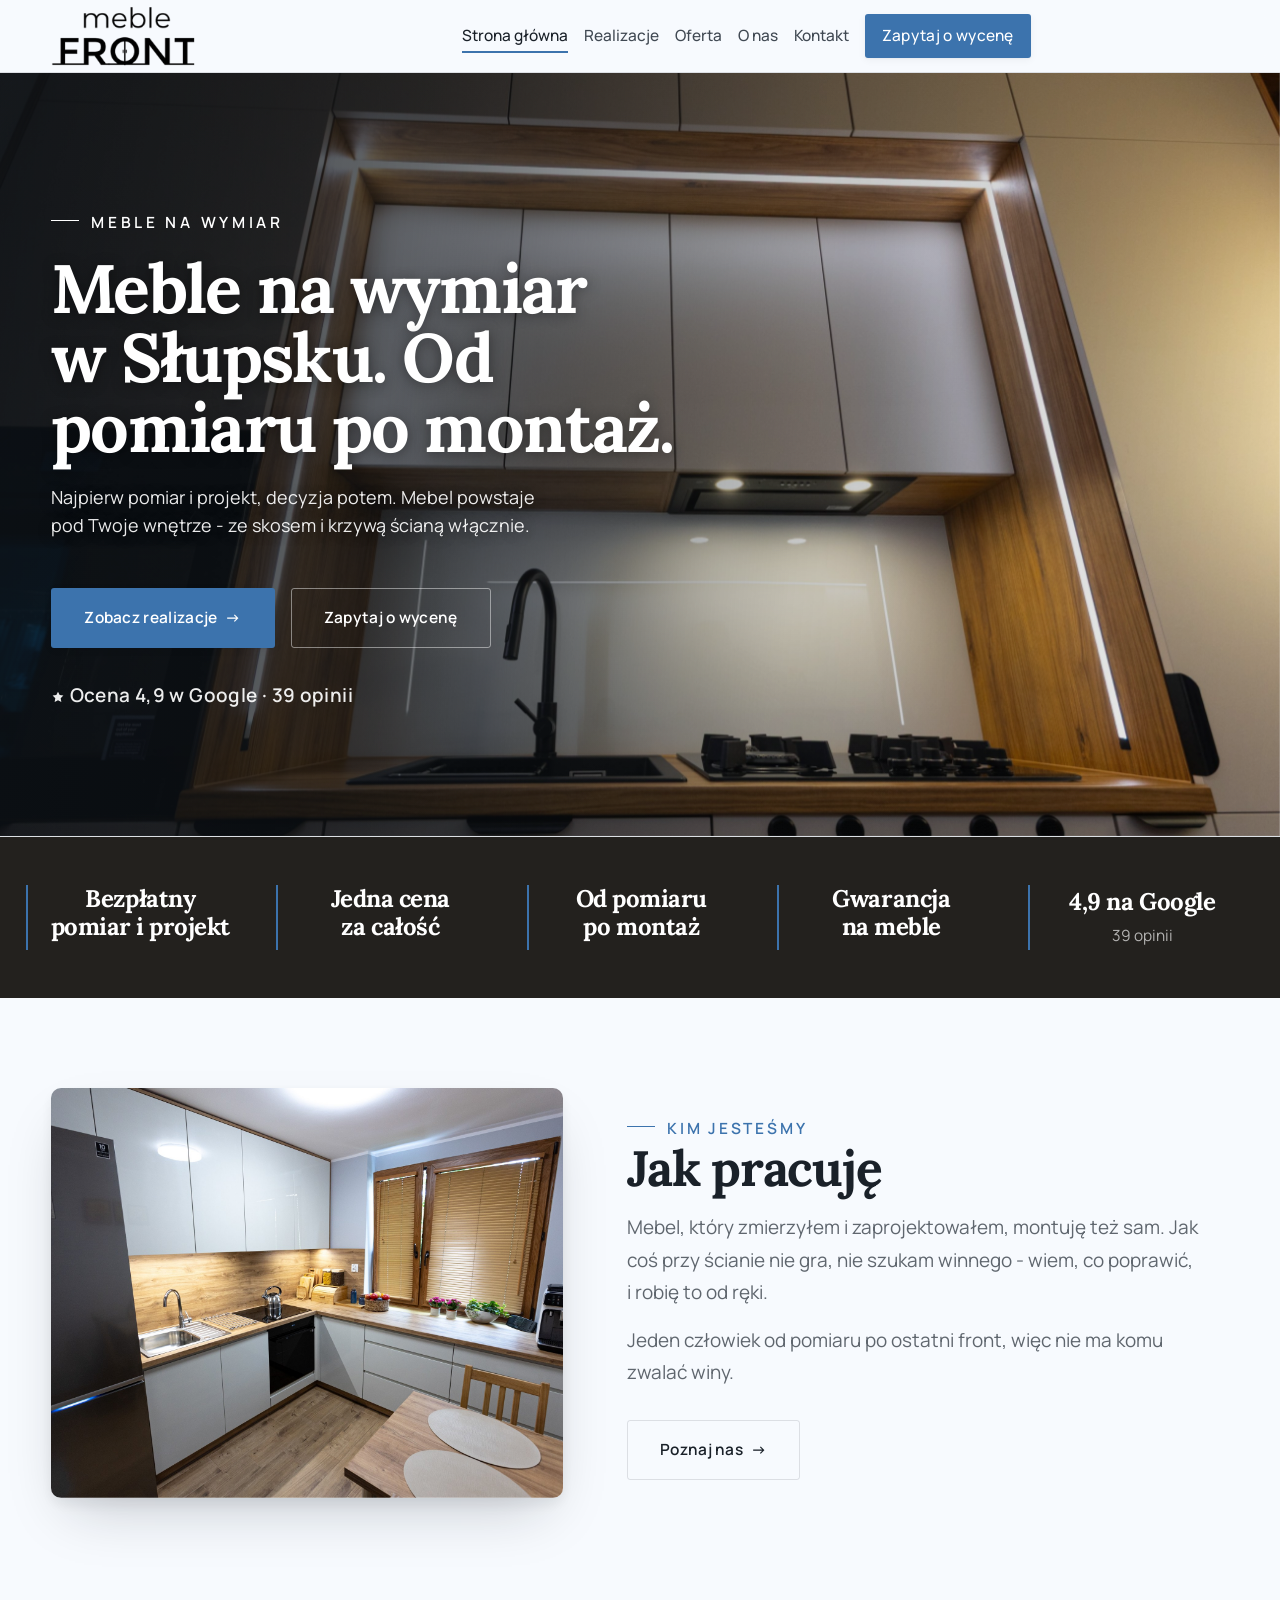
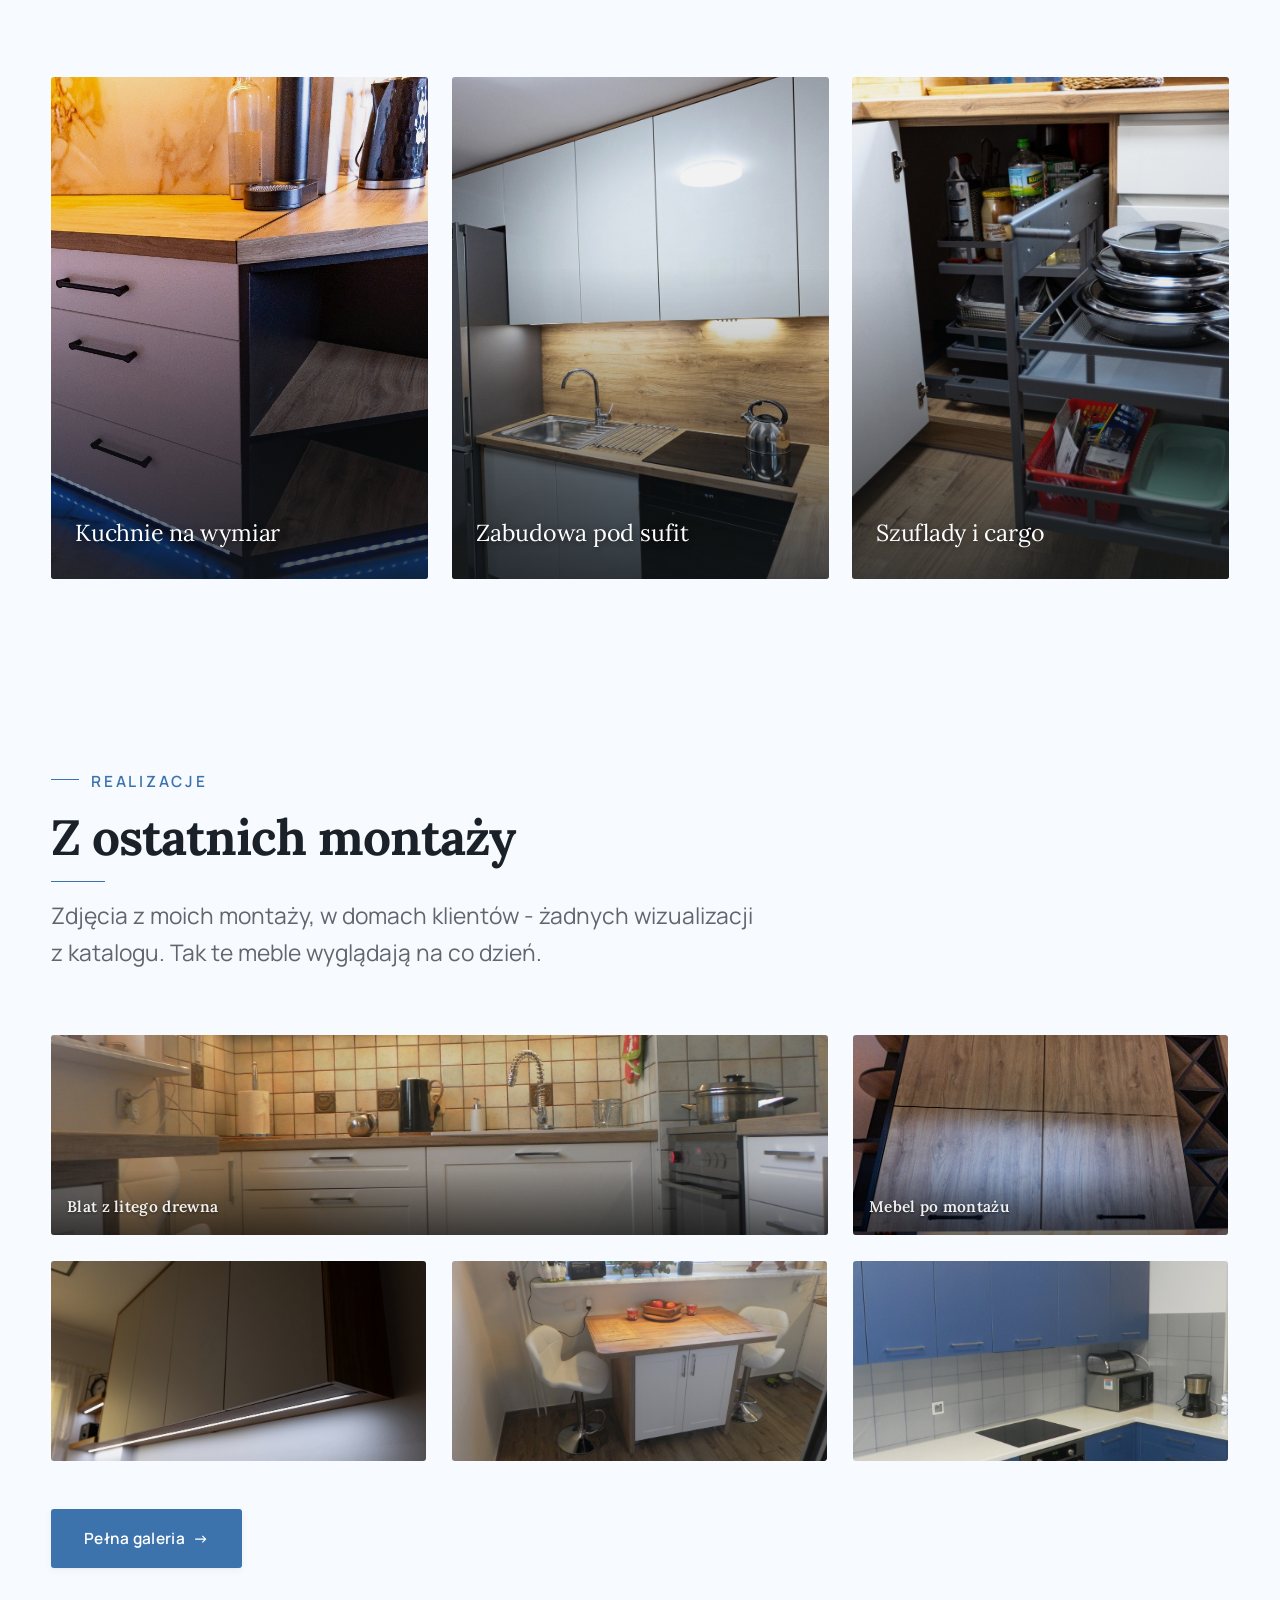
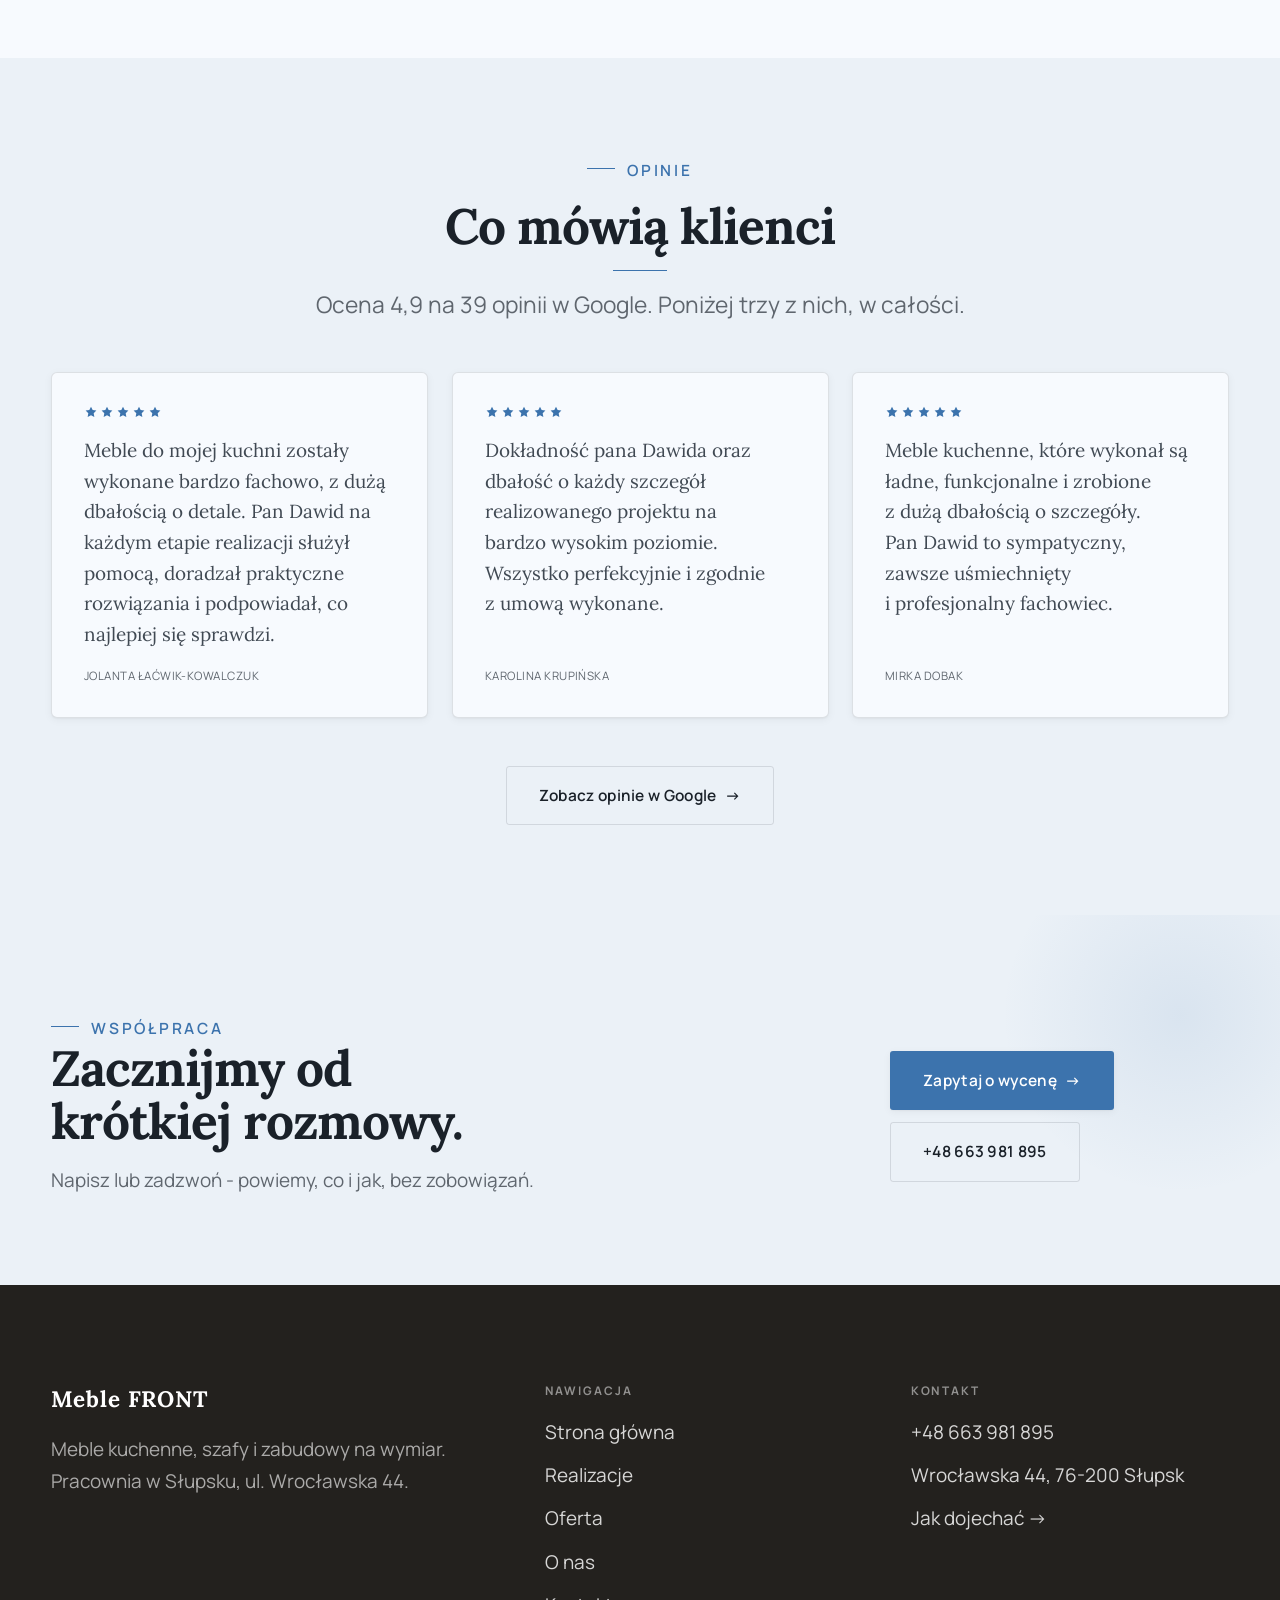
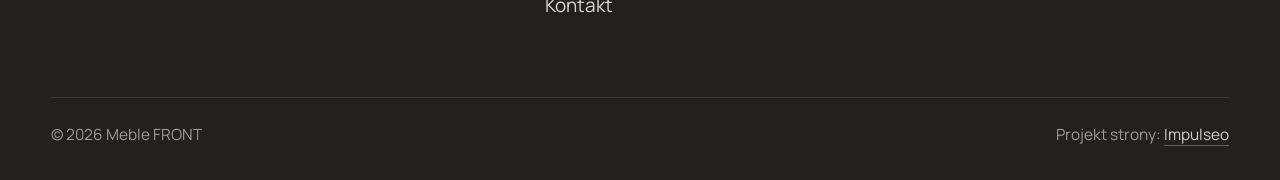
==== index.html @ ccab2283 "Popraw kontrast podpisów w galerii realizacji" ====
<!DOCTYPE html>
<html lang="pl">
<head>
<meta charset="UTF-8">
<meta name="viewport" content="width=device-width, initial-scale=1.0">
<title>Meble FRONT - meble na wymiar, kuchnie i szafy</title>
<meta name="description" content="Meble na wymiar w Słupsku: kuchnie, szafy i zabudowy pod Twoje wnętrze. Bezpłatny pomiar i projekt, jedna cena, montaż z gwarancją. Zadzwoń: +48 663 981 895.">
<link rel="preconnect" href="https://fonts.googleapis.com">
<link rel="preconnect" href="https://fonts.gstatic.com" crossorigin>
<link href="https://fonts.googleapis.com/css2?family=Lora:wght@500;600;700&family=Manrope:wght@400;500;600&display=swap" rel="stylesheet">
<link rel="stylesheet" href="assets/styles.css?v=4">
</head>
<body>

<header class="nav">
  <div class="wrap nav-inner">
    <a class="brand brand-has-logo" href="index.html"><img class="brand-logo" src="img/logo.png" alt="Meble FRONT"></a>
    <nav class="nav-links">
      <a href="index.html" class="active">Strona główna</a>
      <a href="realizacje.html">Realizacje</a>
      <a href="oferta.html">Oferta</a>
      <a href="o-nas.html">O nas</a>
      <a href="kontakt.html">Kontakt</a>
      <a href="kontakt.html" class="btn btn-accent">Zapytaj o wycenę</a>
    </nav>
    <button class="nav-toggle" aria-label="Menu"><span></span><span></span><span></span></button>
  </div>
</header>

<section class="hero-cine">
  <img src="img/hero.jpg" fetchpriority="high" alt="Meble FRONT - Meble na wymiar w Słupsku. Od pomiaru po montaż. ">
  <div class="wrap">
    <div class="hero-copy">
      <span class="eyebrow">Meble na wymiar</span>
      <h1>Meble na wymiar w Słupsku. Od pomiaru po montaż. </h1>
      <p class="lead">Najpierw pomiar i projekt, decyzja potem. Mebel powstaje pod Twoje wnętrze - ze skosem i krzywą ścianą włącznie.</p>
      <div class="hero-actions">
        <a href="realizacje.html" class="btn btn-accent">Zobacz realizacje <span class="arr">→</span></a>
        <a href="kontakt.html" class="btn btn-ghost" style="color:#fff;border-color:rgba(255,255,255,.45)">Zapytaj o wycenę</a>
      </div>
      <div style="margin-top:var(--space-6);color:#fff;font-weight:600;letter-spacing:.02em;opacity:.92"><svg class="ico-star" width="14" height="14" viewBox="0 0 24 24" style="vertical-align:-2px" aria-hidden="true"><path d="M12 2.8l2.85 5.8 6.4.93-4.63 4.5 1.1 6.37L12 17.4l-5.72 3 1.1-6.37-4.63-4.5 6.4-.93L12 2.8Z" fill="currentColor"/></svg> Ocena 4,9 w Google · 39 opinii</div>
    </div>
  </div>
</section>
<section class="strip n-5" style="padding-block:0">
  <div class="wrap">
    <div class="item reveal"><div class="k">Bezpłatny pomiar i projekt</div><div class="v"></div></div>
    <div class="item reveal"><div class="k">Jedna cena za całość</div><div class="v"></div></div>
    <div class="item reveal"><div class="k">Od pomiaru po montaż</div><div class="v"></div></div>
    <div class="item reveal"><div class="k">Gwarancja na meble</div><div class="v"></div></div>
    <div class="item reveal"><div class="k">4,9 na Google</div><div class="v">39 opinii</div></div>
  </div>
</section>
<section>
  <div class="wrap split">
    <div class="split-art reveal"><img src="img/g1.jpg" alt="Meble FRONT - realizacja" loading="lazy"></div>
    <div class="split-copy reveal">
      <span class="eyebrow">Kim jesteśmy</span>
      <h2>Jak pracuję</h2>
      <p class="muted">Mebel, który zmierzyłem i zaprojektowałem, montuję też sam. Jak coś przy ścianie nie gra, nie szukam winnego - wiem, co poprawić, i robię to od ręki.</p>
      <p class="muted">Jeden człowiek od pomiaru po ostatni front, więc nie ma komu zwalać winy.</p>
      <a href="o-nas.html" class="btn btn-ghost">Poznaj nas <span class="arr">→</span></a>
    </div>
  </div>
</section>
<section class="gateways-band">
  <div class="wrap">
    <div class="gateways">
      <a href="oferta.html" class="gateway reveal"><img src="img/g2.jpg" alt="Kuchnie na wymiar" loading="lazy"><span class="g-ttl">Kuchnie na wymiar</span></a>
      <a href="oferta.html" class="gateway reveal"><img src="img/g3.jpg" alt="Szafy i garderoby" loading="lazy"><span class="g-ttl">Zabudowa pod sufit</span></a>
      <a href="oferta.html" class="gateway reveal"><img src="img/g4.jpg" alt="Zabudowy wnęk i skosów" loading="lazy"><span class="g-ttl">Szuflady i cargo</span></a>
    </div>
  </div>
</section>
<section>
  <div class="wrap">
    <div class="head reveal">
      <span class="eyebrow">Realizacje</span>
      <h2>Z ostatnich montaży</h2>
      <p>Zdjęcia z moich montaży, w domach klientów - żadnych wizualizacji z katalogu. Tak te meble wyglądają na co dzień.</p>
    </div>
    <div class="gallery">
      <div class="tile t-two3 reveal"><img src="img/g5.jpg" alt="Blat z litego drewna" loading="lazy"><div class="cap">Blat z litego drewna</div></div>
      <div class="tile t-third reveal"><img src="img/g6.jpg" alt="Mebel po montażu" loading="lazy"><div class="cap">Mebel po montażu</div></div>
      <div class="tile t-third reveal"><img src="img/g7.jpg" alt="Meble FRONT" loading="lazy"></div>
      <div class="tile t-third reveal"><img src="img/g8.jpg" alt="Meble FRONT" loading="lazy"></div>
      <div class="tile t-third reveal"><img src="img/g9.jpg" alt="Meble FRONT" loading="lazy"></div>
    </div>
    <div style="margin-top:var(--space-7)" class="reveal"><a href="realizacje.html" class="btn btn-accent">Pełna galeria <span class="arr">→</span></a></div>
  </div>
</section>
<section class="opinie">
  <div class="wrap">
    <div class="head center reveal">
      <span class="eyebrow">Opinie</span>
      <h2>Co mówią klienci</h2>
      <p>Ocena 4,9 na 39 opinii w Google. Poniżej trzy z nich, w całości.</p>
    </div>
    <div class="opinie-grid">
      <figure class="op-card reveal">
        <span class="op-star" aria-hidden="true"><svg width="14" height="14" viewBox="0 0 24 24" aria-hidden="true"><path d="M12 2.8l2.85 5.8 6.4.93-4.63 4.5 1.1 6.37L12 17.4l-5.72 3 1.1-6.37-4.63-4.5 6.4-.93L12 2.8Z" fill="currentColor"/></svg><svg width="14" height="14" viewBox="0 0 24 24" aria-hidden="true"><path d="M12 2.8l2.85 5.8 6.4.93-4.63 4.5 1.1 6.37L12 17.4l-5.72 3 1.1-6.37-4.63-4.5 6.4-.93L12 2.8Z" fill="currentColor"/></svg><svg width="14" height="14" viewBox="0 0 24 24" aria-hidden="true"><path d="M12 2.8l2.85 5.8 6.4.93-4.63 4.5 1.1 6.37L12 17.4l-5.72 3 1.1-6.37-4.63-4.5 6.4-.93L12 2.8Z" fill="currentColor"/></svg><svg width="14" height="14" viewBox="0 0 24 24" aria-hidden="true"><path d="M12 2.8l2.85 5.8 6.4.93-4.63 4.5 1.1 6.37L12 17.4l-5.72 3 1.1-6.37-4.63-4.5 6.4-.93L12 2.8Z" fill="currentColor"/></svg><svg width="14" height="14" viewBox="0 0 24 24" aria-hidden="true"><path d="M12 2.8l2.85 5.8 6.4.93-4.63 4.5 1.1 6.37L12 17.4l-5.72 3 1.1-6.37-4.63-4.5 6.4-.93L12 2.8Z" fill="currentColor"/></svg></span>
        <blockquote>Meble do mojej kuchni zostały wykonane bardzo fachowo, z dużą dbałością o detale. Pan Dawid na każdym etapie realizacji służył pomocą, doradzał praktyczne rozwiązania i podpowiadał, co najlepiej się sprawdzi.</blockquote>
        <span class="op-autor">Jolanta Łaćwik-Kowalczuk</span>
      </figure>
      <figure class="op-card reveal">
        <span class="op-star" aria-hidden="true"><svg width="14" height="14" viewBox="0 0 24 24" aria-hidden="true"><path d="M12 2.8l2.85 5.8 6.4.93-4.63 4.5 1.1 6.37L12 17.4l-5.72 3 1.1-6.37-4.63-4.5 6.4-.93L12 2.8Z" fill="currentColor"/></svg><svg width="14" height="14" viewBox="0 0 24 24" aria-hidden="true"><path d="M12 2.8l2.85 5.8 6.4.93-4.63 4.5 1.1 6.37L12 17.4l-5.72 3 1.1-6.37-4.63-4.5 6.4-.93L12 2.8Z" fill="currentColor"/></svg><svg width="14" height="14" viewBox="0 0 24 24" aria-hidden="true"><path d="M12 2.8l2.85 5.8 6.4.93-4.63 4.5 1.1 6.37L12 17.4l-5.72 3 1.1-6.37-4.63-4.5 6.4-.93L12 2.8Z" fill="currentColor"/></svg><svg width="14" height="14" viewBox="0 0 24 24" aria-hidden="true"><path d="M12 2.8l2.85 5.8 6.4.93-4.63 4.5 1.1 6.37L12 17.4l-5.72 3 1.1-6.37-4.63-4.5 6.4-.93L12 2.8Z" fill="currentColor"/></svg><svg width="14" height="14" viewBox="0 0 24 24" aria-hidden="true"><path d="M12 2.8l2.85 5.8 6.4.93-4.63 4.5 1.1 6.37L12 17.4l-5.72 3 1.1-6.37-4.63-4.5 6.4-.93L12 2.8Z" fill="currentColor"/></svg></span>
        <blockquote>Dokładność pana Dawida oraz dbałość o każdy szczegół realizowanego projektu na bardzo wysokim poziomie. Wszystko perfekcyjnie i zgodnie z umową wykonane.</blockquote>
        <span class="op-autor">Karolina Krupińska</span>
      </figure>
      <figure class="op-card reveal">
        <span class="op-star" aria-hidden="true"><svg width="14" height="14" viewBox="0 0 24 24" aria-hidden="true"><path d="M12 2.8l2.85 5.8 6.4.93-4.63 4.5 1.1 6.37L12 17.4l-5.72 3 1.1-6.37-4.63-4.5 6.4-.93L12 2.8Z" fill="currentColor"/></svg><svg width="14" height="14" viewBox="0 0 24 24" aria-hidden="true"><path d="M12 2.8l2.85 5.8 6.4.93-4.63 4.5 1.1 6.37L12 17.4l-5.72 3 1.1-6.37-4.63-4.5 6.4-.93L12 2.8Z" fill="currentColor"/></svg><svg width="14" height="14" viewBox="0 0 24 24" aria-hidden="true"><path d="M12 2.8l2.85 5.8 6.4.93-4.63 4.5 1.1 6.37L12 17.4l-5.72 3 1.1-6.37-4.63-4.5 6.4-.93L12 2.8Z" fill="currentColor"/></svg><svg width="14" height="14" viewBox="0 0 24 24" aria-hidden="true"><path d="M12 2.8l2.85 5.8 6.4.93-4.63 4.5 1.1 6.37L12 17.4l-5.72 3 1.1-6.37-4.63-4.5 6.4-.93L12 2.8Z" fill="currentColor"/></svg><svg width="14" height="14" viewBox="0 0 24 24" aria-hidden="true"><path d="M12 2.8l2.85 5.8 6.4.93-4.63 4.5 1.1 6.37L12 17.4l-5.72 3 1.1-6.37-4.63-4.5 6.4-.93L12 2.8Z" fill="currentColor"/></svg></span>
        <blockquote>Meble kuchenne, które wykonał są ładne, funkcjonalne i zrobione z dużą dbałością o szczegóły. Pan Dawid to sympatyczny, zawsze uśmiechnięty i profesjonalny fachowiec.</blockquote>
        <span class="op-autor">Mirka Dobak</span>
      </figure>
    </div>
    <div class="opinie-stopka reveal"><a class="btn btn-ghost" href="https://www.google.com/maps?cid=947977459326520490" target="_blank" rel="noopener">Zobacz opinie w Google <span class="arr">→</span></a></div>
  </div>
</section>
<section class="cta">
  <div class="wrap">
    <div class="reveal">
      <span class="eyebrow">Współpraca</span>
      <h2>Zacznijmy od krótkiej rozmowy.</h2>
      <p>Napisz lub zadzwoń - powiemy, co i jak, bez zobowiązań.</p>
    </div>
    <div class="cta-actions reveal">
      <a href="kontakt.html" class="btn btn-light">Zapytaj o wycenę <span class="arr">→</span></a>
      <a href="tel:+48663981895" class="btn btn-ghost btn-ghost-cta">+48 663 981 895</a>
    </div>
  </div>
</section>

<footer>
  <div class="wrap">
    <div class="foot-grid">
      <div class="foot-brand">
        <div class="name">Meble FRONT</div>
        <p>Meble kuchenne, szafy i zabudowy na wymiar. Pracownia w Słupsku, ul. Wrocławska 44.</p>
      </div>
      <div class="foot-col">
        <h4>Nawigacja</h4>
        <a href="index.html">Strona główna</a>
        <a href="realizacje.html">Realizacje</a>
        <a href="oferta.html">Oferta</a>
        <a href="o-nas.html">O nas</a>
        <a href="kontakt.html">Kontakt</a>
      </div>
      <div class="foot-col">
        <h4>Kontakt</h4>
        <a href="tel:+48663981895">+48 663 981 895</a>
        <p>Wrocławska 44, 76-200 Słupsk</p>
        <a href="https://www.google.com/maps?cid=947977459326520490" target="_blank" rel="noopener">Jak dojechać →</a>
      </div>
    </div>
    <div class="foot-bot">
      <span>© 2026 Meble FRONT</span>
      <span>Projekt strony: <a class="foot-credit" href="https://impulseo.pl" target="_blank" rel="noopener">Impulseo</a></span>
    </div>
  </div>
</footer>


<script src="assets/main.js"></script>
</body>
</html>
---- assets/styles.css ----
/* ============================================================
   STOLBASZ — premium, architektoniczny B2B fit-out
   Jasna paleta, zero brązu. System wg premium-web-craft.
   Projekt strony: Impulseo (impulseo.pl)
   ============================================================ */

:root{
  /* PALETA — jasna, architektoniczna, chłodna */
  --paper:#F3F1EC;          /* główne tło */
  --paper-2:#E6E3DB;        /* sekcje alternatywne (chłodny jasny szary) */
  --paper-3:#E6E3DB;        /* delikatne wypełnienia */
  --ink:#23211E;            /* tekst główny — chłodny grafit */
  --ink-soft:#43403A;       /* nagłówki drugorzędne */
  --muted:#6C6860;          /* tekst poboczny */
  --line:rgba(35,33,30,.12);/* hairline */
  --accent:#8A6B3C;         /* stonowany petrol-slate — jedyny akcent */
  --accent-d:#6E5430;
  --accent-soft:rgba(138,107,60,.10);
  --dark:#23211E;           /* sekcje ciemne (stopka/CTA) */

  /* HOVER ZDJĘĆ — JEDEN standard dla całego silnika (decyzja K. 04.08.2026, artefakt z wariantami).
     Delikatny zoom 1.02 + rozjaśnienie. Dawne scale(1.05) ODRZUCONE: skakał kadr.
     Spoczynek lekko przygaszony, ale TYLKO tam, gdzie jest mysz (@media hover:hover) —
     na telefonie zdjęcia zostają w pełnej jasności. */
  --img-zoom:1.02;
  --img-rest:brightness(.95) saturate(.99);
  --img-hot:brightness(1.06) saturate(1.05);
  --img-dur:.55s;

  /* ODSTĘPY — skala 4/8 */
  --space-1:4px; --space-2:8px; --space-3:12px; --space-4:16px; --space-5:24px;
  --space-6:32px; --space-7:48px; --space-8:64px; --space-9:96px; --space-10:128px;

  /* TYPOGRAFIA — fluid clamp() (skala podbita 16.07.2026: większe, czytelniejsze litery — uwaga Adama) */
  --text-sm:clamp(.9rem,.87rem + .12vw,1rem);
  --text-base:clamp(1.08rem,1.04rem + .18vw,1.2rem);
  --text-lg:clamp(1.24rem,1.15rem + .34vw,1.44rem);
  --text-h3:clamp(1.34rem,1.22rem + .55vw,1.66rem);
  --text-h2:clamp(2.1rem,1.66rem + 2.1vw,3.1rem);
  --text-h1:clamp(2.9rem,2.1rem + 4vw,5.1rem);

  /* PROMIENIE — architektoniczne, raczej ostre */
  --r-sm:3px; --r-md:6px; --r-lg:10px;

  /* RUCH */
  --ease:cubic-bezier(.25,.46,.45,.94); --dur:.24s;

  /* CIENIE — miękkie, warstwowe */
  --sh-sm:0 1px 2px rgba(16,24,32,.04), 0 2px 8px rgba(16,24,32,.05);
  --sh-md:0 2px 6px rgba(16,24,32,.05), 0 12px 28px -8px rgba(16,24,32,.12);
  --sh-lg:0 6px 14px rgba(16,24,32,.07), 0 26px 56px -18px rgba(16,24,32,.22);

  --hairline:1px solid var(--line);

  --font-display:'Lora',serif;
  --font-body:'Manrope',sans-serif;
}

*{box-sizing:border-box;margin:0;padding:0}
html{scroll-behavior:smooth}
body{
  font-family:var(--font-body);
  font-size:var(--text-base);
  line-height:1.65;
  color:var(--ink);
  background:var(--paper);
  -webkit-font-smoothing:antialiased;
  text-rendering:optimizeLegibility;
}
img{max-width:100%;display:block}
a{color:inherit;text-decoration:none}

.wrap{width:min(92%,1180px);margin-inline:auto}
section{padding-block:clamp(52px,6.5vw,96px)}

h1,h2,h3{font-family:var(--font-display);font-weight:700;line-height:1.08;letter-spacing:-.02em;color:var(--ink)}
h1{font-size:var(--text-h1);letter-spacing:-.035em}
h2{font-size:var(--text-h2);letter-spacing:-.025em}
h3{font-size:var(--text-h3)}
/* MIARA — długość wiersza. WCAG 2.2 SC 1.4.8: max 80 znaków; Butterick: 45–90.
   68ch daje realnie 72–78 znaków polskiego tekstu, czyli z zapasem pod granicą.
   Wcześniej limit miał TYLKO <p> — <li>, <blockquote> i <dd> nie miały żadnego,
   i to jedyny powód, dla którego 23 bloki na dwóch oddanych stronach jadą po
   83–106 znaków w wierszu (pomiar 07.08.2026, bramka `miara`).
   ⚠️ Listy i definicje ograniczamy TYLKO bez klasy: `ul`/`ol` z klasą to u nas
   układ (siatki kafli, menu), a nie tekst ciągły — tam miarę wyznacza układ. */
:root{ --miara:68ch }
p{max-width:min(100%,var(--miara))}
blockquote,
ul:not([class])>li, ol:not([class])>li,
dl:not([class])>dd{max-width:min(100%,var(--miara))}

/* ⚠️ Świadomie BEZ wyjątku `.tile p,.card p,.svc p{max-width:none}`, choć nasuwa się sam:
   te akapity BYŁY już ograniczone (stare `p{max-width:65ch}`), więc „wyjątek" nie odblokowałby
   niczego nowego — tylko ROZLUŹNIŁ stan sprzed zmiany na wszystkich demach naraz.
   `figcaption` żadna z reguł wyżej nie dotyczy, więc też nie potrzebuje zwolnienia. */

/* ŁAMANIE. `balance` wyrównuje długości wierszy w nagłówku, `pretty` pilnuje ostatniego
   wiersza akapitu, żeby nie został w nim jeden wyraz. Obsługiwane od Chrome 117 /
   Safari 17.5; starsze przeglądarki po prostu ignorują tę własność.
   `text-wrap:pretty` nie występowało dotąd ANI RAZ w silniku ani w repo klientów. */
h1,h2,h3,.lead,.lede{text-wrap:balance}
p,li,blockquote,dd{text-wrap:pretty}

.eyebrow{
  font-family:var(--font-body);
  font-size:var(--text-sm);
  font-weight:600;
  letter-spacing:.18em;
  text-transform:uppercase;
  color:var(--accent);
  display:inline-flex;align-items:center;gap:var(--space-3);
}
/* flex:none + margin-top = kreska trzyma się PIERWSZEJ linii. Wcześniej align-items:center
   centrowało ją względem całego bloku i przy zawinięciu (długi kicker typu
   „…WNĘTRZ · LESZNO · OD 2019") druga linia lądowała z brzydkim wcięciem. */
.eyebrow{align-items:flex-start}
.eyebrow>*,.eyebrow{text-wrap:balance}   /* dlugi kicker lamal sie na sierote typu samo „2019" w drugiej linii */
.eyebrow::before{content:"";width:28px;height:1px;background:var(--accent);display:inline-block;flex:none;margin-top:.62em}

.muted{color:var(--muted)}
.lead{font-size:var(--text-lg);line-height:1.55;color:var(--ink-soft);max-width:50ch}

/* ---------- BUTTONS ---------- */
.btn{
  display:inline-flex;align-items:center;gap:var(--space-2);
  font-weight:600;font-size:var(--text-sm);letter-spacing:.02em;
  padding:var(--space-4) var(--space-6);
  border-radius:var(--r-sm);
  transition:transform var(--dur) var(--ease),box-shadow var(--dur) var(--ease),background var(--dur) var(--ease);
  cursor:pointer;border:1px solid transparent;
}
.btn-accent{background:var(--accent);color:#fff;box-shadow:var(--sh-sm)}
.btn-accent:hover{background:var(--accent-d);transform:translateY(-2px);box-shadow:var(--sh-md)}
.btn-accent:active{transform:translateY(0);box-shadow:var(--sh-sm)}
.btn-ghost{background:transparent;color:var(--ink);border-color:var(--line)}
.btn-ghost:hover{border-color:var(--accent);color:var(--accent);transform:translateY(-2px)}
.btn-light{background:#fff;color:var(--ink);box-shadow:var(--sh-sm)}
.btn-light:hover{transform:translateY(-2px);box-shadow:var(--sh-md)}
.btn .arr{transition:transform var(--dur) var(--ease)}
.btn:hover .arr{transform:translateX(4px)}

/* ---------- NAV ---------- */
.nav{
  position:sticky;top:0;z-index:50;
  background:color-mix(in srgb,var(--paper) 88%,transparent);
  backdrop-filter:saturate(140%) blur(10px);
  border-bottom:var(--hairline);
}
.nav-inner{display:flex;align-items:center;justify-content:space-between;gap:var(--space-5);height:72px}
/* ANTY-NACHODZENIE (K. 05.08.2026): długa nazwa firmy + przycisk z pełnym numerem nie mieściły się w pasku
   i flex ściskał linki PONIŻEJ ich treści - "Kontakt" wchodził na ramkę "Zadzwoń +48 ...". Teraz ustępuje
   nazwa marki (skrót wielokropkiem), a menu i przycisk nigdy się nie kurczą ani nie zachodzą na siebie. */
.brand{display:flex;flex-direction:column;line-height:1;min-width:0;flex:0 1 auto}
.brand .name{font-family:var(--font-display);font-weight:800;font-size:1.35rem;letter-spacing:.04em;white-space:nowrap;overflow:hidden;text-overflow:ellipsis}
.brand .sub{font-size:.62rem;letter-spacing:.34em;text-transform:uppercase;color:var(--muted);margin-top:5px;white-space:nowrap;overflow:hidden;text-overflow:ellipsis}
.nav-links{display:flex;align-items:center;gap:var(--space-6);flex:0 0 auto}
.nav-links a{font-size:var(--text-sm);font-weight:500;color:var(--ink-soft);position:relative;padding-block:4px;white-space:nowrap;transition:color var(--dur) var(--ease)}
.nav-links a::after{content:"";position:absolute;left:0;bottom:0;width:0;height:1.5px;background:var(--accent);transition:width var(--dur) var(--ease)}
.nav-links a:hover,.nav-links a.active{color:var(--ink)}
.nav-links a:hover::after,.nav-links a.active::after{width:100%}
.nav-links .btn{padding:var(--space-2) var(--space-5)}
/* przyciski w nav: właściwy kolor (przebij .nav-links a) + bez podkreślenia */
.nav-links a.btn-accent{color:#fff}
.nav-links a.btn-ghost,.nav-links a.btn-light{color:var(--ink)}
.nav-links a.btn::after{display:none}
.nav-toggle{display:none;background:none;border:none;cursor:pointer;flex-direction:column;gap:5px;padding:8px}
.nav-toggle span{width:24px;height:2px;background:var(--ink);transition:var(--dur)}
/* Ciasny zakres MIĘDZY menu mobilnym a pełnym pulpitem: zbijamy odstępy i nazwę marki,
   żeby wszystko zmieściło się naturalnie, zanim w ogóle dojdzie do skracania wielokropkiem. */
@media(max-width:1280px) and (min-width:921px){
  .nav-links{gap:var(--space-4)}
  .nav-links .btn{padding:var(--space-2) var(--space-4)}
  .brand .name{font-size:1.15rem}
}

/* ---------- HERO (split) ---------- */
.hero{position:relative;overflow:hidden;border-bottom:var(--hairline)}
.hero-grid{display:grid;grid-template-columns:1.05fr .95fr;gap:clamp(24px,4vw,60px);align-items:center;
  padding-block:clamp(36px,4.5vw,64px)}
.hero-copy .eyebrow{margin-bottom:var(--space-5)}
.hero-copy h1{margin-bottom:var(--space-5)}
.hero-copy .lead{margin-bottom:var(--space-7)}
.hero-actions{display:flex;flex-wrap:wrap;gap:var(--space-4)}
.hero-art{position:relative;aspect-ratio:4/3;border-radius:var(--r-lg);overflow:hidden;box-shadow:var(--sh-lg)}
.hero-art img{width:100%;height:100%;object-fit:cover}
.hero-art::after{content:"";position:absolute;inset:0;background:linear-gradient(180deg,transparent 55%,rgba(18,24,28,.28))}
.hero-badge{position:absolute;left:var(--space-5);bottom:var(--space-5);z-index:2;
  background:rgba(252,252,251,.94);backdrop-filter:blur(4px);
  border-radius:var(--r-md);padding:var(--space-4) var(--space-5);box-shadow:var(--sh-md);max-width:78%}
.hero-badge strong{display:block;font-family:var(--font-display);font-size:1rem;letter-spacing:-.01em}
.hero-badge span{font-size:var(--text-sm);color:var(--muted)}

/* ---------- HERO duży / kinowy (strona główna) ---------- */
.hero-cine{position:relative;min-height:clamp(560px,82vh,840px);min-height:clamp(560px,82svh,840px);display:flex;align-items:center;overflow:hidden;border-bottom:var(--hairline)}
.hero-cine>img{position:absolute;inset:0;width:100%;height:100%;object-fit:cover;z-index:0}
.hero-cine::after{content:"";position:absolute;inset:0;z-index:1;
  background:linear-gradient(95deg,rgba(13,18,23,.86) 0%,rgba(13,18,23,.64) 32%,rgba(13,18,23,.24) 62%,rgba(13,18,23,.04) 100%)}
.hero-cine .wrap{position:relative;z-index:2;padding-block:var(--space-8)}
.hero-cine .hero-copy{max-width:660px}
.hero-cine .eyebrow{color:#fff;margin-bottom:var(--space-5)}
.hero-cine .eyebrow::before{background:#fff}
.hero-cine h1{color:#fff;margin-bottom:var(--space-5);font-size:clamp(2.9rem,2rem + 4.4vw,5.2rem);text-wrap:balance}
.hero-cine .lead{color:rgba(255,255,255,.92);max-width:48ch;margin-bottom:var(--space-7)}
.hero-cine .hero-actions{display:flex;flex-wrap:wrap;gap:var(--space-4)}
/* NISKIE OKNO (laptop z dokiem i paskami przeglądarki ma ~700-780 px wysokości widoku):
   H1 do 5.2rem + długi lead nie mieściły się i przyciski wypadały POD krawędź ekranu -
   klient widział stronę bez ani jednego CTA. Skalujemy w dół, zamiast przycinać treść. */
@media(min-width:821px) and (max-height:820px){
  .hero-cine{min-height:clamp(520px,94svh,780px)}
  .hero-cine .wrap{padding-block:var(--space-6)}
  .hero-cine h1{font-size:clamp(2.2rem,1.5rem + 2.6vw,3.6rem);margin-bottom:var(--space-4)}
  .hero-cine .eyebrow{margin-bottom:var(--space-4)}
  .hero-cine .lead{margin-bottom:var(--space-5);max-width:44ch}
}
@media(max-width:680px){
  .hero-cine{min-height:clamp(520px,76vh,640px);min-height:clamp(520px,76svh,640px);align-items:flex-end}
  .hero-cine::after{background:linear-gradient(0deg,rgba(13,18,23,.9) 6%,rgba(13,18,23,.45) 55%,rgba(13,18,23,.25) 100%)}
  .hero-cine .wrap{padding-bottom:var(--space-9)}
  /* TELEFON (~90% oglądających): lead potrafił zająć 8 linii i zepchnąć CTA poza pierwszy ekran.
     Zwężamy interlinię i skalę - treści nie ucinamy, bo to ona sprzedaje. */
  .hero-cine .lead{font-size:.98rem;line-height:1.5;margin-bottom:var(--space-5)}
  .hero-cine .eyebrow{font-size:.72rem;letter-spacing:.13em;margin-bottom:var(--space-4)}
  .hero-cine .eyebrow::before{width:20px}
  .hero-cine h1{margin-bottom:var(--space-4)}
}

/* full-bleed hero variant (podstrony) */
.pagehead{position:relative;min-height:46vh;min-height:46svh;display:flex;align-items:flex-end;overflow:hidden;border-bottom:var(--hairline)}
.pagehead img{position:absolute;inset:0;width:100%;height:100%;object-fit:cover}
.pagehead::after{content:"";position:absolute;inset:0;background:linear-gradient(180deg,rgba(18,24,28,.25),rgba(18,24,28,.62))}
.pagehead .wrap{position:relative;z-index:2;padding-block:var(--space-9);color:#fff}
.pagehead h1{color:#fff;max-width:18ch}
.pagehead .eyebrow{color:#fff}
.pagehead .eyebrow::before{background:#fff}
.pagehead p{color:rgba(255,255,255,.86);margin-top:var(--space-4);max-width:54ch}

/* ---------- STRIP (pasek skrótów / liczby) ---------- */
.strip{background:var(--dark);color:#fff}
/* PASEK HASEŁ — standard 04.08.2026 (decyzja K.): 5 haseł w JEDNYM rzędzie, tekst WYŚRODKOWANY,
   węższe marginesy boczne niż reszta strony (pasek ma iść szerzej), równe wysokości kolumn. */
.strip .wrap{width:min(96%,1440px);display:grid;grid-template-columns:repeat(5,1fr);
  gap:var(--space-5);padding-block:var(--space-7);align-items:stretch}
.strip .item .k{font-family:var(--font-display);font-size:clamp(1.05rem,.82rem + .85vw,1.55rem);
  font-weight:800;letter-spacing:-.02em;color:#fff;line-height:1.18;text-wrap:balance}
.strip .item .v{font-size:var(--text-sm);color:rgba(255,255,255,.66);margin-top:var(--space-2);line-height:1.4}
.strip .item{border-left:2px solid var(--accent);padding-inline:var(--space-4);
  text-align:center;display:flex;flex-direction:column;justify-content:center}
/* liczba kolumn = liczba haseł, żeby ostatnie nie zostawało samo w drugim rzędzie.
   Klasę n-N nadaje multipage.py; domyślnie (bez klasy) pasek jest 5-kolumnowy. */
.strip.n-2 .wrap{grid-template-columns:repeat(2,1fr)}
.strip.n-3 .wrap{grid-template-columns:repeat(3,1fr)}
.strip.n-4 .wrap{grid-template-columns:repeat(4,1fr);gap:var(--space-6)}
.strip.n-4 .item .k{font-size:clamp(1.3rem,1rem + 1.1vw,2rem)}
.strip.n-6 .wrap{grid-template-columns:repeat(6,1fr);gap:var(--space-4)}
.strip.n-6 .item .k{font-size:clamp(.98rem,.8rem + .7vw,1.35rem)}
/* równe łamanie: zamiast "długa linia + jedno słowo" obie linie zbliżonej długości */
.strip .item .k{text-wrap:balance}

/* ---------- SECTION HEAD ---------- */
.head{max-width:48rem;margin-bottom:var(--space-8)}
.head.center{margin-inline:auto;text-align:center}
.head .eyebrow{margin-bottom:var(--space-4)}
.head h2{margin-bottom:var(--space-4)}
.head p{color:var(--muted);font-size:var(--text-lg);line-height:1.55}
.head.center p{margin-inline:auto}

/* ---------- INTRO SPLIT ---------- */
.split{display:grid;grid-template-columns:.92fr 1.08fr;gap:clamp(28px,5vw,80px);align-items:center}
.split.rev{grid-template-columns:1.08fr .92fr}
.split.rev .split-art{order:-1}
.split-art{position:relative;aspect-ratio:5/4;border-radius:var(--r-lg);overflow:hidden;box-shadow:var(--sh-lg)}
.split-art img{width:100%;height:100%;object-fit:cover}
.split-copy h2{margin-bottom:var(--space-5)}
.split-copy p+p{margin-top:var(--space-4)}
.split-copy .btn{margin-top:var(--space-6)}

/* ---------- SERVICES (zakres) ---------- */
.svc-grid{display:grid;grid-template-columns:repeat(auto-fit,minmax(280px,1fr));gap:var(--space-5)}
.svc{background:#fff;border:var(--hairline);border-radius:var(--r-md);padding:var(--space-7) var(--space-6);
  transition:transform var(--dur) var(--ease),box-shadow var(--dur) var(--ease),border-color var(--dur) var(--ease);
  position:relative;overflow:hidden}
.svc::before{content:"";position:absolute;left:0;top:0;width:3px;height:0;background:var(--accent);transition:height var(--dur) var(--ease)}
.svc:hover{transform:translateY(-4px);box-shadow:var(--sh-md);border-color:transparent}
.svc:hover::before{height:100%}
.svc .ic{font-family:var(--font-display);font-size:.8rem;font-weight:700;letter-spacing:.12em;color:var(--accent);margin-bottom:var(--space-4)}
.svc h3{margin-bottom:var(--space-3);font-size:1.22rem}
.svc p{color:var(--muted);font-size:var(--text-base);line-height:1.6}

/* big detailed service rows */
.svc-row{display:grid;grid-template-columns:.8fr 1.2fr;gap:clamp(20px,4vw,60px);align-items:center;padding-block:var(--space-8)}
.svc-row+.svc-row{border-top:var(--hairline)}
.svc-row.rev{grid-template-columns:1.2fr .8fr}
/* Naprzemienny układ wierszy oferty: co drugi wiersz ma zdjęcie po PRAWEJ.
   Było `order:-1` — martwy kod, bo zdjęcie i tak jest pierwszym dzieckiem w HTML,
   więc wszystkie wiersze wyglądały identycznie (zdjęcie zawsze z lewej), a `rev`
   zmieniało tylko szerokość kolumn. Znalezione 29.07.2026 przy różnicowaniu kierunków
   animacji (pomiar pozycji: art.mid 390/502 przy row.mid 756 — zawsze lewa strona). */
.svc-row.rev .svc-row-art{order:2}
.svc-row-art{aspect-ratio:4/3;border-radius:var(--r-md);overflow:hidden;box-shadow:var(--sh-md)}
.svc-row-art img{width:100%;height:100%;object-fit:cover}
.svc-row h3{font-size:1.5rem;margin-bottom:var(--space-4)}
.svc-row .num{font-family:var(--font-display);font-size:.85rem;font-weight:700;letter-spacing:.14em;color:var(--accent);display:block;margin-bottom:var(--space-3)}
.svc-row ul{list-style:none;margin-top:var(--space-4);display:flex;flex-direction:column;gap:var(--space-2)}
.svc-row li{position:relative;padding-left:var(--space-5);color:var(--muted);font-size:var(--text-base)}
.svc-row li::before{content:"";position:absolute;left:0;top:.62em;width:8px;height:1px;background:var(--accent)}

/* ---------- GALLERY (realizacje) ---------- */
.gallery{display:grid;grid-template-columns:repeat(12,1fr);gap:var(--space-4);grid-auto-rows:200px}
/* GALERIA MASONRY — pionowe zdjęcia (portrety beauty/wellness) bez przycinania: kolumny, height auto */
.gallery-masonry{column-count:3;column-gap:var(--space-4)}
@media(max-width:900px){.gallery-masonry{column-count:2}}
@media(max-width:560px){.gallery-masonry{column-count:1}}
.gallery-masonry .m-tile{break-inside:avoid;margin:0 0 var(--space-4);padding:0;position:relative;overflow:hidden;border-radius:var(--r-md);border:1px solid var(--line)}
.gallery-masonry .m-tile img{width:100%;height:auto;display:block}
.gallery-masonry .m-tile .cap{position:absolute;left:0;right:0;bottom:0;padding:var(--space-4);color:#fff;background:linear-gradient(0deg,rgba(10,14,18,.9),rgba(10,14,18,.15) 70%,transparent);text-shadow:0 1px 4px rgba(0,0,0,.65);font-size:var(--text-sm)}
.gallery-masonry .m-tile .cap small{display:block;font-weight:400;opacity:.78;letter-spacing:.04em;text-transform:uppercase;font-size:.66rem;margin-top:3px}
.tile{position:relative;overflow:hidden;border-radius:var(--r-md);box-shadow:var(--sh-sm);
  transition:transform var(--dur) var(--ease),box-shadow var(--dur) var(--ease)}
.tile img{width:100%;height:100%;object-fit:cover;
  transition:transform var(--img-dur) var(--ease),filter var(--img-dur) var(--ease)}
.tile:hover{box-shadow:var(--sh-md)}
.tile .cap{position:absolute;left:0;right:0;bottom:0;padding:var(--space-5) var(--space-4) var(--space-4);
  background:linear-gradient(180deg,transparent 0%,rgba(10,14,18,.55) 45%,rgba(10,14,18,.94) 100%);color:#fff;
  text-shadow:0 1px 4px rgba(0,0,0,.65);
  font-size:var(--text-sm);font-weight:600;letter-spacing:.01em;
  opacity:0;transform:translateY(8px);transition:var(--dur) var(--ease)}
.tile:hover .cap{opacity:1;transform:translateY(0)}
.tile .cap small{display:block;font-weight:400;opacity:.78;letter-spacing:.04em;text-transform:uppercase;font-size:.66rem;margin-top:3px}
/* bento spans */
.t-wide{grid-column:span 6}
.t-tall{grid-column:span 6;grid-row:span 2}
.t-std{grid-column:span 6}
.t-third{grid-column:span 4}
.t-two3{grid-column:span 8}

/* ---------- TRUST / WIARYGODNOŚĆ ---------- */
.trust{background:var(--paper-2)}
.trust-grid{display:grid;grid-template-columns:repeat(auto-fit,minmax(240px,1fr));gap:var(--space-5);margin-top:var(--space-7)}
.trust-card{background:#fff;border-radius:var(--r-md);padding:var(--space-7) var(--space-6);box-shadow:var(--sh-sm);border-top:3px solid var(--accent)}
.trust-card .big{font-family:var(--font-display);font-size:clamp(1.8rem,1.3rem + 1.6vw,2.6rem);font-weight:800;letter-spacing:-.02em;color:var(--ink);line-height:1}
.trust-card h3{font-size:1.12rem;margin:var(--space-3) 0 var(--space-2)}
.trust-card p{color:var(--muted);font-size:var(--text-base);line-height:1.55}

/* ---------- CTA band ---------- */
.cta{background:var(--dark);color:#fff;position:relative;overflow:hidden}
/* telefon w CTA: na ciemnym tle biały (domyślnie), rodziny z JASNYM tłem CTA
   nadpisują to u siebie - wcześniej kolor siedział w stylu inline i wygrywał z rodziną. */
.cta .btn-ghost-cta{color:#fff;border-color:rgba(255,255,255,.3)}
.cta .wrap{display:grid;grid-template-columns:1.4fr .6fr;gap:var(--space-7);align-items:center;position:relative;z-index:2}
.cta h2{color:#fff;max-width:20ch}
.cta p{color:rgba(255,255,255,.74);margin-top:var(--space-4)}
.cta-actions{display:flex;flex-direction:column;gap:var(--space-3);align-items:flex-start}
.cta::before{content:"";position:absolute;right:-80px;top:-80px;width:360px;height:360px;border-radius:50%;
  background:radial-gradient(circle,var(--accent-soft),transparent 70%)}

/* ---------- CONTACT ---------- */
.contact-grid{display:grid;grid-template-columns:.85fr 1.15fr;gap:clamp(28px,4vw,56px);align-items:start}
.info-list{display:flex;flex-direction:column;gap:var(--space-2)}
.info-row{display:flex;gap:var(--space-4);align-items:flex-start;padding-block:var(--space-4);border-bottom:var(--hairline)}
.info-row .ic{flex:none;width:42px;height:42px;display:grid;place-items:center;border-radius:50%;
  background:var(--accent-soft);color:var(--accent);font-size:1.05rem}
.info-row .lbl{font-size:.72rem;letter-spacing:.14em;text-transform:uppercase;color:var(--muted)}
.info-row .val{font-weight:600;font-size:var(--text-base);margin-top:2px}
.info-row a.val:hover{color:var(--accent)}
.map{border:none;border-radius:var(--r-lg);box-shadow:var(--sh-md);width:100%;height:100%;min-height:380px;filter:grayscale(.2) contrast(1.02)}
.form{background:#fff;border:var(--hairline);border-radius:var(--r-lg);padding:clamp(24px,3vw,40px);box-shadow:var(--sh-sm)}
.form .fld{margin-bottom:var(--space-5)}
.form label{display:block;font-size:var(--text-sm);font-weight:600;margin-bottom:var(--space-2)}
.form input,.form textarea{width:100%;font-family:inherit;font-size:var(--text-base);color:var(--ink);
  padding:var(--space-4);border:var(--hairline);border-radius:var(--r-sm);background:var(--paper);transition:border-color var(--dur)}
.form input:focus,.form textarea:focus{outline:none;border-color:var(--accent);background:#fff}
.form textarea{resize:vertical;min-height:120px}
.form .note{font-size:var(--text-sm);color:var(--muted);margin-top:var(--space-3)}

/* ---------- FOOTER ---------- */
footer{background:var(--dark);color:#fff;padding-block:var(--space-9) var(--space-6)}
.foot-grid{display:grid;grid-template-columns:1.4fr 1fr 1fr;gap:var(--space-7);margin-bottom:var(--space-8)}
.foot-brand .name{font-family:var(--font-display);font-weight:800;font-size:1.4rem;letter-spacing:.04em}
.foot-brand p{color:rgba(255,255,255,.62);margin-top:var(--space-4);font-size:var(--text-base);max-width:38ch}
.foot-col h4{font-size:.74rem;letter-spacing:.16em;text-transform:uppercase;color:rgba(255,255,255,.5);margin-bottom:var(--space-4)}
.foot-col a,.foot-col p{display:block;color:rgba(255,255,255,.82);font-size:var(--text-base);margin-bottom:var(--space-3)}
.foot-col a:hover{color:#fff}
.foot-bot{border-top:1px solid rgba(255,255,255,.12);padding-top:var(--space-5);display:flex;justify-content:space-between;flex-wrap:wrap;gap:var(--space-3);
  font-size:var(--text-sm);color:rgba(255,255,255,.55)}
.foot-bot a:hover{color:#fff}
/* Podpis w stopce = klikalny link do impulseo.pl (31.07.2026). Ma być WIDOCZNIE klikalny,
   ale nie krzyczeć - stąd sam kolor jaśniejszy + delikatne podkreślenie na najeździe. */
.foot-bot a.foot-credit{color:rgba(255,255,255,.78);text-decoration:none;border-bottom:1px solid rgba(255,255,255,.28)}
.foot-bot a.foot-credit:hover{color:#fff;border-bottom-color:#fff}

/* ---------- REVEAL ---------- */
.reveal{opacity:0;transform:translateY(22px);transition:opacity .6s var(--ease),transform .6s var(--ease)}
.reveal.in{opacity:1;transform:none}

/* ---------- RESPONSIVE ---------- */
@media(max-width:920px){
  .hero-grid,.split,.split.rev,.svc-row,.svc-row.rev,.cta .wrap,.contact-grid,.foot-grid{grid-template-columns:1fr}
  .split.rev .split-art,.svc-row.rev .svc-row-art{order:0}
  .hero-art{aspect-ratio:16/10;max-height:420px}
  .strip .wrap,.strip.n-2 .wrap,.strip.n-3 .wrap,.strip.n-4 .wrap,.strip.n-6 .wrap{grid-template-columns:repeat(2,1fr);gap:var(--space-6)}
  .strip .item .k,.strip.n-6 .item .k{font-size:clamp(1.3rem,1.1rem + 1vw,2rem)}
  .gallery{grid-auto-rows:180px}
  .t-wide,.t-tall,.t-std,.t-third,.t-two3{grid-column:span 6}
  .t-tall{grid-row:span 1}
  .cta-actions{flex-direction:row;flex-wrap:wrap}
  .foot-grid{gap:var(--space-6)}
}
@media(max-width:680px){
  .nav-links{position:fixed;inset:72px 0 auto 0;background:var(--paper);flex-direction:column;align-items:stretch;
    gap:0;padding:var(--space-4) 6%;border-bottom:var(--hairline);box-shadow:var(--sh-md);
    transform:translateY(-120%);transition:transform var(--dur) var(--ease)}
  .nav-links.open{transform:translateY(0)}
  .nav-links a{padding-block:var(--space-4);border-bottom:var(--hairline)}
  .nav-links .btn{margin-top:var(--space-3);justify-content:center}
  .nav-toggle{display:flex}
  .strip .wrap,.strip.n-2 .wrap,.strip.n-3 .wrap,.strip.n-4 .wrap,.strip.n-6 .wrap{grid-template-columns:1fr}
  .gallery{grid-template-columns:repeat(6,1fr)}
  .foot-grid{grid-template-columns:1fr}
}
@media(prefers-reduced-motion:reduce){
  *{animation-duration:.01ms!important;transition:none!important}
  .reveal{opacity:1!important;transform:none!important}
  html{scroll-behavior:auto}
}

/* ============================================================
   PREMIUM LAYER — destylat deep-researchu branż (anty-AI, spokój).
   Zmienne STOLBASZ (--accent/--ink/--paper/--line/--dark). Ruch ledwo
   zauważalny, krzywa cubic-bezier(.16,.84,.44,1); prefers-reduced-motion
   pokryte blanketem wyżej. Karty hairline zamiast cieni = #1 sygnał „nie-AI".
   ============================================================ */

/* więcej oddechu między sekcjami (liderzy: 110-130px) */
section{padding-block:clamp(64px,8vw,128px)}

/* 1) Aksamitny reveal — dłuższa, miękka krzywa zamiast „skoku" */
.reveal{transition:opacity .9s cubic-bezier(.16,.84,.44,1),transform .9s cubic-bezier(.16,.84,.44,1);will-change:opacity,transform}
/* stagger TYLKO w galerii (tam pozycja = porządek dzieci) */
.gallery .reveal:nth-child(2){transition-delay:.07s}
.gallery .reveal:nth-child(3){transition-delay:.14s}
.gallery .reveal:nth-child(4){transition-delay:.21s}
.gallery .reveal:nth-child(5){transition-delay:.28s}
.gallery .reveal:nth-child(6){transition-delay:.35s}

/* 2) Hero STATYCZNY na .hero-cine — Ken Burns CAŁKIEM WYŁĄCZONY 26.06 (3. zgłoszenie Szymona).
   GENEZA: animowanie scale na <img> hero z teksturami (cegły/framugi) re-samplinguje obraz
   klatka po klatce → na części ekranów drobne drganie/shimmer = „heroshot się trzęsie".
   translateY usunięto wcześniej, scale-only + will-change/GPU NIE wystarczyły do GWARANCJI gładkości.
   Krzysztof zażądał pewności („make sure, że błąd się nie pojawi") > efekt. Zero animacji = 0% drgania.
   Delikatny zoom zostaje TYLKO w pełnoekranowych hero gastro/studio (hg-bg/hs-bg — tło, inny
   mechanizm, chwalone, nigdy nie zgłaszane). NIE wracać do KB na .hero-cine bez realnego testu
   na sprzęcie klienta — to ryzyko regresji „trzęsienia”. */
/* BEZPIECZNY "wow" na hero = jednorazowy FADE-IN (opacity), nie zoom.
   opacity nie dotyka bitmapy → gładkie na KAŻDYM zdjęciu/ekranie/GPU, zero ryzyka migotania.
   Geometryczny ruch (scale/translate) na .hero-cine jest ZAKAZANY (bramka pilnuje). */
@keyframes heroFade{from{opacity:0}to{opacity:1}}
.hero-cine>img{transform:none;animation:heroFade 1.1s ease-out both}

/* 3) Akcentowy hairline pod nagłówkiem sekcji, który „rysuje się" przy wejściu */
.head h2{position:relative;padding-bottom:18px}
.head h2::after{content:"";position:absolute;left:0;bottom:0;height:1px;width:0;background:var(--accent);transition:width 1s cubic-bezier(.16,.84,.44,1) .15s}
.head.center h2::after{left:50%;transform:translateX(-50%)}
.head.reveal.in h2::after,.head.center.reveal.in h2::after{width:54px}

/* 4) Karty HAIRLINE zamiast cieni/zaokrągleń (najmocniejszy anty-AI detal) */
.svc{background:transparent;border:1px solid var(--line);border-radius:var(--r-sm);box-shadow:none}
.svc:hover{box-shadow:none;border-color:var(--accent);transform:translateY(-3px)}
.trust-card{background:transparent;box-shadow:none;border:1px solid var(--line);border-top:2px solid var(--accent);border-radius:var(--r-sm)}
.tile{box-shadow:none;border-radius:var(--r-sm)}
.tile:hover{box-shadow:none}

/* 5) Sticky-nav kondensuje się po przewinięciu (sygnał dopracowania) */
.nav{transition:box-shadow .4s ease,background .4s ease}
.nav.is-stuck{box-shadow:0 1px 0 var(--line),0 14px 30px -24px rgba(0,0,0,.45)}
.nav-inner{transition:height .35s var(--ease)}
.nav.is-stuck .nav-inner{height:60px}

/* 6) MANIFESTO — pełnoekranowy cytat-bohater (zastępuje generyczne „Dlaczego my") */
.manifesto{background:var(--paper-2);text-align:center}
.manifesto .wrap{max-width:60rem}
.manifesto p{font-family:var(--font-display);font-style:italic;font-size:clamp(1.6rem,1rem + 2.4vw,2.8rem);line-height:1.32;color:var(--ink-soft);margin-inline:auto;max-width:26ch;position:relative;padding-top:var(--space-8)}
.manifesto p::before{content:"";position:absolute;top:0;left:50%;transform:translateX(-50%);width:54px;height:1px;background:var(--accent)}
.manifesto p span{color:var(--accent);font-style:italic}

/* 7) GATEWAYS — 3 duże bramy-zdjęcia (zamiast paska menu usług) */
.gateways{display:grid;grid-template-columns:repeat(3,1fr);gap:var(--space-4)}
.gateway{position:relative;aspect-ratio:3/4;overflow:hidden;border-radius:var(--r-sm);display:block}
.gateway img{width:100%;height:100%;object-fit:cover;
  transition:transform var(--img-dur) var(--ease),filter var(--img-dur) var(--ease)}
.gateway::after{content:"";position:absolute;inset:0;background:linear-gradient(180deg,transparent 38%,rgba(18,24,28,.74))}
/* ===== HOVER ZDJĘĆ — jedno miejsce dla WSZYSTKICH kafli ze zdjęciem (K. 04.08.2026) ===== */
@media(hover:hover){
  .tile img,.gateway img,.m-tile img{filter:var(--img-rest)}
  .tile:hover img,
  .gateway:hover img,
  .m-tile:hover img{transform:scale(var(--img-zoom));filter:var(--img-hot)}
}
.m-tile img{transition:transform var(--img-dur) var(--ease),filter var(--img-dur) var(--ease)}
.gateway .g-ttl{position:absolute;left:0;right:0;bottom:0;z-index:2;padding:var(--space-6) var(--space-5);color:#fff;font-family:var(--font-display);font-size:1.45rem;letter-spacing:-.01em;line-height:1.15}
.gateway .g-ttl small{display:block;font-family:var(--font-body);font-size:var(--text-sm);font-weight:400;opacity:.82;letter-spacing:.03em;margin-top:5px}
@media(max-width:760px){.gateways{grid-template-columns:1fr}.gateway{aspect-ratio:16/10}}

/* 8) LOGO klienta w nagłówku (gdy podane --logo) */
/* 52px domyślnie (feedback Bartka 06.07.2026: 40px ginęło, uwaga padła 3x; ~56px sprawdzone na żywym demie anna-borowiec-makeup) */
.brand-logo{height:64px;width:auto;max-width:300px;object-fit:contain;display:block}
.nav.is-stuck .brand-logo{height:52px}
@media(max-width:680px){.brand-logo{height:46px;max-width:210px}}


/* === RWD: nagłówki na wąskich ekranach (dodane 17.07.2026 razem z fixem clamp) ===
   Po przywróceniu działania clamp() dolna granica --text-h1 (2.9rem) rozpychała
   dokument przy długich polskich słowach na telefonach. Tu ją zjeżdżamy. */
@media (max-width:560px){
  :root{
    --text-h1:clamp(1.9rem, 1.15rem + 4.4vw, 2.7rem);
    --text-h2:clamp(1.5rem, 1rem + 3vw, 2.1rem);
  }
  .hero-cine h1{font-size:clamp(1.9rem, 1.15rem + 4.4vw, 2.7rem)}
  h1,h2{overflow-wrap:break-word}
}

/* GODZINY (godziny_grid z briefu) — dzień po lewej, godziny po prawej. Wcześniej BRAK stylu
   powodował sklejenie "Poniedziałek-Piątek8:00-20:00" (dodane 2026-07-21). Neutralne dla dem bez grafiku. */
.godz{display:flex;flex-direction:column;gap:2px;max-width:440px;margin-top:8px}
.godz-row{display:flex;justify-content:space-between;align-items:baseline;gap:24px;padding:10px 0;border-bottom:1px solid var(--line)}
.godz-row:last-child{border-bottom:0}
.godz-row b{font-weight:600;color:var(--ink)}
.godz-row span{color:var(--muted);white-space:nowrap}

/* === FAQ (lekcja 08.08.2026) ===
   Sekcja faq_klinika() trafia NIE tylko do rodziny „klinika" (multipage.py: także układ FACHOWCY),
   a style leżały wyłącznie w families/klinika.css — u hydraulika/dekarza FAQ renderowało się jako
   goła lista <details> z domyślnym trójkącikiem przeglądarki (wpadka: demo Instalatorstwo Gała).
   Dlatego baza. Rodzina może to nadpisać na wierzchu. */
.faq-list{max-width:48rem;margin:var(--space-8) auto 0;display:flex;flex-direction:column;gap:var(--space-3)}
.faq-item{border:1px solid var(--line);border-radius:var(--r-md);background:var(--paper);padding:var(--space-4) var(--space-5)}
.faq-item summary{font-family:var(--font-display);font-weight:600;color:var(--ink);cursor:pointer;list-style:none;display:flex;justify-content:space-between;gap:1rem}
.faq-item summary::-webkit-details-marker{display:none}
.faq-item summary::after{content:"+";color:var(--accent-d);font-weight:700;font-size:1.2rem;line-height:1}
.faq-item[open] summary::after{content:"-"}
.faq-item p{color:var(--ink-soft);font-size:var(--text-base);line-height:1.6;margin:var(--space-3) 0 0}

/* === rodzina: rzemioslo === */
/* ============================================================
   RODZINA: RZEMIOSŁO — stolarstwo, meble na wymiar, kamieniarstwo,
   granit, parapety, wnętrza premium (skórki: wood, stone, lux, modern).

   GENEZA (05.08.2026): ta rodzina była zmapowana w multipage.py (FAMILY),
   ale NIE MIAŁA pliku wyglądu — a silnik dokleja go tylko, jeśli istnieje.
   Skutek: meble, stolarka i kamieniarstwo dostawały NAJUBOŻSZY wariant
   strony w całym silniku (goły base), podczas gdy „fachowcy" mieli 181 linii
   wzbogacenia. Licznik próśb @claude (zmiany-raport.py) pokazał to jako
   największe skupisko skarg: „zrób w stylu Murago", „to jest strasznie
   monotonne i nudne", „przyłóż się", „proporcje się nie zgadzają, zbyt mały
   tekst", „układ naprzemienny", „mało przestrzeni zapełnionej".

   IDEA: rzemiosło sprzedaje się MATERIAŁEM i DETALEM, nie szybkością dojazdu.
   Stąd: duże kadry, powietrze wokół treści, editorial zamiast kart z ramkami,
   naprzemienny rytm sekcji. Zero nowych klas HTML — stylujemy to, co silnik
   już generuje (split / gateways / gallery / hero-cine), więc plik jest
   w 100% addytywny: nie dotyka innych rodzin i nie wymaga zmian w Pythonie.

   ⚠️ NIE RUSZAĆ: paska haseł (.strip .k/.v — reguła K. z 04.08: 5 obok siebie,
   wyśrodkowane) ani hoveru zdjęć (zoom 1.02 z base.css). Oba są ustalone.
   ============================================================ */

/* --- HERO: więcej powietrza, mocniejszy kontrast wielkości ---------------
   Agata/Mateusz wielokrotnie: „zbyt mały tekst", „mało przestrzeni".
   Rzemiosło znosi duży, spokojny nagłówek — to nie jest strona awaryjna. */
.hero-copy .lead{max-width:52ch;font-size:var(--text-lg);line-height:1.6}
.hero-copy h1{letter-spacing:-.025em;line-height:1.02}
.hero-copy .eyebrow{letter-spacing:.24em}
.hero-actions{margin-top:var(--space-7)}

/* --- SPLIT: rytm naprzemienny --------------------------------------------
   Mateusz wprost: „Zakres usług ma mieć układ naprzemienny". Co druga sekcja
   split odwraca kolumny — obraz raz z lewej, raz z prawej. Na wąskim ekranie
   kolejność wraca do naturalnej (opis pod zdjęciem). */
.split{gap:clamp(var(--space-6),5vw,var(--space-9));align-items:center}
.split:nth-of-type(even) .split-art{order:2}
.split:nth-of-type(even) .split-copy{order:1}
.split-copy h2{margin-bottom:var(--space-4)}
.split-copy p{max-width:56ch;line-height:1.7}
.split-art img{border-radius:var(--r-md)}
@media (max-width:860px){
  .split:nth-of-type(even) .split-art,
  .split:nth-of-type(even) .split-copy{order:initial}
}

/* --- GATEWAYS (kafle „Meble / Kuchnie / Szafy") --------------------------
   ⚠️ NIE STYLUJEMY. Sprawdzone wzrokowo 05.08.2026: .gateway to NIE karta
   tekstowa, tylko link-kafel ze zdjęciem (aspect-ratio 3/4, gradient, tytuł
   w bezwzględnym pozycjonowaniu na dole). Próba zrobienia z nich „editorial"
   (hairline + padding + przezroczyste tło) rozbiła komponent: kreski wisiały
   w pustce nad zdjęciami. Base.css robi to dobrze - zostawiamy.
   Jedyne, co dokładamy, to więcej powietrza między kaflami. */
.gateways{gap:var(--space-5)}

/* --- GALERIA: materiał na pierwszym planie -------------------------------
   Rzemiosło ocenia się z bliska, więc podnosimy rangę PODPISU (co to za
   materiał, co za detal) i dajemy kadrom trochę oddechu.
   ⚠️ CELOWO NIE ruszamy siatki galerii: silnik ma własny system proporcji
   (.tile z t-third / t-two3 + masonry dla zdjęć pionowych — patrz reguła
   „dopasuj proporcje"). Nadpisanie grid-template-columns rozjechałoby kadry. */
.gallery{gap:clamp(var(--space-4),2vw,var(--space-6))}
.gallery .cap{font-family:var(--font-display);font-size:var(--text-sm);
  letter-spacing:.02em;color:var(--ink-soft);margin-top:var(--space-3)}

/* --- SEKCJE: więcej światła ---------------------------------------------
   Wspólny mianownik skarg „mało przestrzeni" / „monotonne": sekcje siedziały
   zbyt ciasno, przez co wszystko zlewało się w jeden blok. */
section{padding-block:clamp(var(--space-8),7vw,var(--space-10))}
.head{max-width:64ch}
.head h2{letter-spacing:-.02em;line-height:1.08}
.head p{color:var(--muted);font-size:var(--text-lg);line-height:1.6;margin-top:var(--space-4)}
.head .eyebrow{margin-bottom:var(--space-4)}

/* --- CTA: bez krzyku ----------------------------------------------------- */
/* ⚠️ Tło CTA jest tu JASNE, a base.css ustawia .cta{color:#fff} - bez podmiany
   koloru tekst robi się biały na kremowym tle (kontrast 1.05, napis znika).
   Wykryte na demie Meble Seweryn 08.08.2026 - dotyczyło całej rodziny rzemioslo. */
.cta{background:var(--paper-2);color:var(--ink)}
.cta h2{letter-spacing:-.02em;color:var(--ink)}
.cta p{color:var(--muted)}
.cta .eyebrow{color:var(--accent)}
.cta .btn-light{background:var(--accent);color:#fff}
.cta .btn-ghost,.cta .btn-ghost-cta{color:var(--ink);border-color:var(--line)}
.cta-actions{margin-top:var(--space-6)}

/* ⚠️ Pasek haseł pod hero (.strip > .item > .k/.v) NIE jest tu stylowany
   świadomie - rządzi nim reguła z 04.08.2026 (5 haseł obok siebie,
   wyśrodkowane, równa wysokość) zapisana w base.css. Nie dublować. */

/* === MOTION LAYER v2 (silnik) === */
/* ============================================================
   MOTION LAYER v2 — warstwa RUCHU wspólna dla wszystkich rodzin (2026-07-26)
   ------------------------------------------------------------
   PO CO: dema były technicznie poprawne, ale statyczne („za mało efektowne",
   K. 26.07). Ta warstwa dokłada to, co dziś odróżnia stronę premium od
   porządnej: maskowane wejście nagłówków, zdjęcia odsłaniane kurtyną + zoom-out,
   parallax sterowany scrollem (CSS scroll-driven, zero JS w pętli scrolla),
   płynne przejścia MIĘDZY podstronami (View Transitions), stagger siatek.

   ZASADY BEZPIECZEŃSTWA (wynikają z realnych wpadek — NIE łamać):
   1. ⛔ ZERO ruchu geometrycznego na `.hero-cine>img` — skalowanie teksturowanej
      bitmapy = shimmer („heroshot się trzęsie", 3x Szymon). Hero rusza się TYLKO
      tekstem i tylko raz. Bramka predeploy tego pilnuje.
   2. Stan początkowy (ukrycie) ustawia ZAWSZE JavaScript przez klasę `.mt-on`
      na <html>. Bez JS / przy błędzie JS strona wygląda dokładnie jak przed tą
      warstwą — nigdy pusty ekran (wpadka Zmalovane 29.06).
   3. Używamy osobnych właściwości `scale:` / `translate:` zamiast `transform:` —
      dzięki temu wejście NIE kasuje istniejących hoverów (które jadą na transform).
   4. Każdy efekt „drogi" (parallax) tylko desktop + tylko gdy przeglądarka umie
      scroll-driven animations. Mobile dostaje sam fade/mask (bateria, jank).
   5. prefers-reduced-motion wyłącza wszystko (blanket w base.css + własne guardy).
   ============================================================ */

:root{
  --mt-ease:cubic-bezier(.16,.84,.44,1);
  --mt-step:70ms;          /* odstęp między kolejnymi elementami siatki */
}

/* ---------- 1) STAGGER — kolejne elementy siatki wchodzą po sobie ----------
   JS ustawia --i (numer w grupie). Podbita specyficzność (:nth-child(n)) bije
   sztywne delaye galerii z base.css, nie ruszając tamtego pliku. */
.reveal{transition-delay:calc(var(--i,0) * var(--mt-step))}
.gallery .reveal:nth-child(n),
.gateways .reveal:nth-child(n),
.svc-grid .reveal:nth-child(n){transition-delay:calc(var(--i,0) * var(--mt-step))}

/* dłuższy, bardziej „aksamitny" dojazd + delikatny zoom-out całej karty */
.mt-on .reveal{transition-duration:1s,1s}

/* ---------- 2) NAGŁÓWKI — wjazd linia po linii zza maski ----------
   JS dzieli tekst na realne linie (po pomiarze) i owija w .mt-line>i.
   Efekt „szuflady": litery wjeżdżają z dołu, obcięte krawędzią linii. */
/* 27.07.2026: zapas .08em był za mały - JS mierzy linie ZANIM doładuje się webfont, więc po
   podmianie fontu tekst rośnie i maska ucina dolną część linii (na telefonie widać było ucięte
   „pomiaru po montaż." nachodzące na akapit). Większy zapas + maska znika po wjeździe,
   bo wtedy nie jest już do niczego potrzebna. */
.mt-lines .mt-line{display:block;overflow:hidden;padding-bottom:.2em;margin-bottom:-.2em}
.mt-lines.mt-in .mt-line{animation:mt-unmask 0s linear 1.4s forwards}
@keyframes mt-unmask{to{overflow:visible}}
.mt-lines .mt-line > i{
  display:block;font-style:inherit;
  translate:0 108%;
  transition:translate 1.05s var(--mt-ease) var(--mt-d,0s);
}
.mt-lines.mt-in .mt-line > i{translate:0 0}

/* wariant awaryjny (nagłówek ma zagnieżdżony markup → nie dzielimy na linie) */
.mt-fade{opacity:0;translate:0 18px;transition:opacity .9s var(--mt-ease) var(--mt-d,0s),translate .9s var(--mt-ease) var(--mt-d,0s)}
.mt-fade.mt-in{opacity:1;translate:0 0}

/* ---------- 3) ZDJĘCIA — odsłanianie „kurtyną" + zoom-out do naturalnej skali ----
   clip-path jedzie od dołu do góry, jednocześnie obraz schodzi z 1.10 do 1.
   Uwaga: `scale:` (nie transform) → hover .tile:hover img{transform:scale(var(--img-zoom))}
   nadal działa i nie kłóci się z wejściem (standard hoveru: base.css, K. 04.08.2026). */
.mt-on .mt-ph > img,
.mt-on .mt-ph > picture > img{
  clip-path:inset(0 0 100% 0);
  scale:1.10;
  transition:clip-path 1.15s var(--mt-ease) var(--mt-d,0s),
             scale 1.6s var(--mt-ease) var(--mt-d,0s);
}
.mt-on .mt-ph.in > img,
.mt-on .in .mt-ph > img,
.mt-on .mt-ph.mt-in > img,
.mt-on .mt-ph.in > picture > img,
.mt-on .in .mt-ph > picture > img{clip-path:inset(0 0 0 0);scale:1}

/* ---------- 3b) KIERUNEK KURTYNY — RÓŻNICOWANY (29.07.2026, pomysł K.) ----------
   Było: KAŻDE zdjęcie na stronie odsłaniało się identycznie, z góry w dół. Przy 15 zdjęciach
   ten sam ruch 15 razy czyta się jak szablon.

   Research (Emil Kowalski „The Magic of Clip Path" + praktyka scroll-reveal):
   reveal ma być ODSŁONIĘCIEM treści, nie ozdobą — więc kierunek nie może być losowy.
   Losowanie przy każdym wejściu sprawia, że ta sama sekcja zachowuje się inaczej po powrocie
   i strona robi się nerwowa. Dlatego kierunek wynika Z UKŁADU (deterministycznie):

   • zdjęcie OBOK TEKSTU (split/oferta)  → kurtyna pozioma, jedzie OD STRONY TEKSTU ku zdjęciu:
     oko już tam wędruje, więc ruch kontynuuje czytanie zamiast z nim walczyć;
   • KAFLE W SIATCE  → lustrzanie: lewa kolumna odsłania się od lewej, prawa od prawej,
     środek pionowo. Siatka „otwiera się" na zewnątrz, zamiast 6 razy powtórzyć ten sam gest;
   • pojedyncze zdjęcie w treści → pionowo (zgodnie z kierunkiem przewijania).

   Jedna scena = jeden spójny system, nigdy 4 różne kierunki obok siebie.
   Technicznie: tylko clip-path + scale (kompozytor, bez layoutu), ten sam czas i easing
   co dotąd — zmienia się WYŁĄCZNIE oś. */
.mt-on .mt-ph[data-dir="right"] > img,
.mt-on .mt-ph[data-dir="right"] > picture > img{clip-path:inset(0 100% 0 0)}   /* widać najpierw lewą krawędź */
.mt-on .mt-ph[data-dir="left"] > img,
.mt-on .mt-ph[data-dir="left"] > picture > img{clip-path:inset(0 0 0 100%)}    /* widać najpierw prawą krawędź */
.mt-on .mt-ph[data-dir="up"] > img,
.mt-on .mt-ph[data-dir="up"] > picture > img{clip-path:inset(100% 0 0 0)}      /* wychodzi z dołu do góry */
.mt-on .mt-ph[data-dir] .in > img,
.mt-on .mt-ph[data-dir].in > img,
.mt-on .in .mt-ph[data-dir] > img,
.mt-on .mt-ph[data-dir].mt-in > img,
.mt-on .mt-ph[data-dir].in > picture > img,
.mt-on .in .mt-ph[data-dir] > picture > img{clip-path:inset(0 0 0 0)}
/* dryf skali w OSI kurtyny — obraz „dojeżdża" w tę samą stronę, w którą się odsłania.
   Bez tego pozioma kurtyna przy pionowym zoomie wygląda jak dwa niezgrane ruchy. */
.mt-on .mt-ph[data-dir="right"] > img{transform-origin:left center}
.mt-on .mt-ph[data-dir="left"] > img{transform-origin:right center}
.mt-on .mt-ph[data-dir="up"] > img{transform-origin:center bottom}

/* podpis kafla — delikatnie widoczny od razu, pełny na hover (mniej „martwych" kafli) */
.mt-on .tile .cap{opacity:.001}
.mt-on .tile.in .cap{opacity:.9;translate:0 0;transform:none}
.mt-on .tile.in:hover .cap{opacity:1}

/* ---------- 4) PARALLAX — sterowany scrollem, natywnym CSS (bez JS) ----------
   animation-timeline:view() = przeglądarka sama liczy postęp elementu w oknie.
   Zero listenerów scrolla → zero janku. Desktop only, tylko gdy wspierane. */
@supports (animation-timeline: view()){
  @media (prefers-reduced-motion:no-preference) and (min-width:900px){
    .mt-para{overflow:hidden}
    .mt-para > img{
      height:114%;
      position:relative;top:-7%;
      animation:mtPara linear both;
      animation-timeline:view();
      animation-range:cover 0% cover 100%;
      will-change:translate;
    }
    @keyframes mtPara{from{translate:0 -4.5%}to{translate:0 4.5%}}

    /* sekcje wchodzą z lekkim „oddechem" — zanika przy wyjeździe z ekranu */
    .mt-breathe{
      animation:mtBreathe linear both;
      animation-timeline:view();
      animation-range:entry 0% entry 70%;
    }
    @keyframes mtBreathe{from{opacity:.35}to{opacity:1}}
  }
}

/* ---------- 4b) ŻYWY NAGŁÓWEK — przenikanie kadrów ----------
   Warstwy leżą DOKŁADNIE na zdjęciu hero i różnią się tylko przezroczystością.
   ⛔ Żadnego scale/translate — to skalowanie bitmapy dawało migotanie na teksturach.
   Warstwy wstawia JS; bez niego nic się nie dzieje i nagłówek jest statyczny jak dotąd. */
.mt-hero-layer{
  position:absolute;inset:0;width:100%;height:100%;
  object-fit:cover;object-position:inherit;
  opacity:0;transition:opacity 1.6s ease-in-out;
  pointer-events:none;z-index:1;
}
/* ⚠️ KONIECZNE: warstwa jest zwykłym <img> wewnątrz hero, więc łapie ją reguła
   `.hero-cine > img{animation:heroFade both}` z base.css. Animacja CSS ma pierwszeństwo przed
   zwykłymi deklaracjami — trzymała przezroczystość na klatce startowej i przenikanie nie działało.
   Zdejmujemy JEDYNIE to jednorazowe pojawienie się (heroFade), celowo BEZ !important, żeby
   rodziny z delikatnym zoomem tła (gastro/auto/dom/studio) mogły go warstwie przekazać. */
.hero-cine > img.mt-hero-layer{animation:none}
.mt-hero-layer.mt-show{opacity:1}
/* gdy pokazujemy kadr z rotacji, oryginalne zdjęcie zostaje pod spodem (nigdy nie znika
   całkowicie — gdyby warstwa nie doszła, pod spodem zawsze jest pełne zdjęcie) */
img[data-rotate].mt-under{opacity:1}
/* treść nagłówka musi zostać NAD warstwami */
.hero-cine > .wrap,.hero-cine .hero-copy,
.hg-copy,.ha-copy,.hd-copy,.hs-copy,.hf-copy,.hk-copy,.hero-spa .wrap{position:relative;z-index:3}
/* 🔴 FIX 31.07.2026 (zgłoszenie K. na demie M4M): przy zmianie kadru ZNIKAŁ napis w nagłówku.
   Powód: warstwa rotacji miała z-index:1, czyli leżała NAD przyciemnieniem (z-index:-1) i - w
   rodzinie „fachowcy" - nad panelem z tekstem (.hf-panel nie miał własnego z-index, więc szedł
   normalnym flow). Efekt: kadr się pojawiał i zasłaniał tytuł, kadr znikał i tytuł wracał.
   Naprawa jest dwustronna, żeby nie zależeć od jednej reguły:
   1) warstwa ląduje DOKŁADNIE tam, gdzie zdjęcie tła danej rodziny (z-index:-2),
   2) wszystkie kontenery treści nagłówka dostają twardy z-index:3.
   Skutek: zmieniają się WYŁĄCZNIE zdjęcia w tle, napis stoi nieruchomo cały czas.
   (hero-cine nie ruszamy - tam img ma z-index:0, a ::after/wrap leżą wyżej i działało dobrze.) */
.hero-fach > img.mt-hero-layer,.hero-gastro > img.mt-hero-layer,.hero-auto > img.mt-hero-layer,
.hero-dom > img.mt-hero-layer,.hero-studio > img.mt-hero-layer{z-index:-2}
.hf-panel,.hf-inner,.hd-panel,.hk-panel,.ha-inner,.hs-inner,.hg-inner{position:relative;z-index:3}
@media(prefers-reduced-motion:reduce){
  .mt-hero-layer{display:none}
}

/* ---------- 5) PRZEJŚCIA MIĘDZY PODSTRONAMI (View Transitions) ----------
   Klik w menu przestaje być białym mignięciem — strony przenikają, a pasek
   nawigacji zostaje w miejscu (nazwany element). Przeglądarki bez wsparcia
   nawigują normalnie — zero ryzyka. */
@view-transition{navigation:auto}
@media (prefers-reduced-motion:no-preference){
  ::view-transition-old(root){animation:mtVtOut .26s ease both}
  ::view-transition-new(root){animation:mtVtIn .42s var(--mt-ease) both}
  @keyframes mtVtOut{from{opacity:1}to{opacity:0}}
  @keyframes mtVtIn{from{opacity:0}to{opacity:1}}
}
.nav{view-transition-name:mt-nav}
footer{view-transition-name:mt-foot}

/* ---------- 6) PASEK POSTĘPU CZYTANIA — 2px w kolorze marki ----------
   Też scroll-driven (bez JS). Wstawiany przez JS tylko gdy przeglądarka umie. */
.mt-progress{
  position:fixed;top:0;left:0;z-index:60;
  height:2px;width:100%;
  background:var(--accent);
  transform-origin:0 50%;
  scale:0 1;
  pointer-events:none;
}
@supports (animation-timeline: scroll()){
  .mt-progress{animation:mtProg linear both;animation-timeline:scroll(root block)}
  @keyframes mtProg{from{scale:0 1}to{scale:1 1}}
}

/* ---------- 7) PRZYCISKI — przelot światła + magnes (JS) ----------
   Nakładka jest przezroczysta i przelotowa → NIE zmienia kontrastu tekstu
   (kontrasty WCAG policzone dla wszystkich rodzin zostają w mocy). */
.btn{position:relative;overflow:hidden;isolation:isolate}
.btn::after{
  content:"";position:absolute;inset:0;z-index:-1;pointer-events:none;
  background:linear-gradient(100deg,transparent 32%,rgba(255,255,255,.20) 50%,transparent 68%);
  translate:-120% 0;
}
@media (prefers-reduced-motion:no-preference){
  .btn:hover::after{translate:120% 0;transition:translate .75s var(--mt-ease)}
}
.btn{transition:transform var(--dur) var(--ease),box-shadow var(--dur) var(--ease),
               background var(--dur) var(--ease),translate .25s ease-out}

/* ---------- 8) LINKI NAWIGACJI / LISTY — mikro-detale ---------- */
.mt-on .svc,.mt-on .trust-card{transition:transform .5s var(--mt-ease),border-color .35s ease,box-shadow .35s ease}
.mt-on .svc:hover{transform:translateY(-4px)}

/* kotwice nie chowają się pod przyklejonym paskiem */
:target,[id]{scroll-margin-top:96px}

/* ---------- 9) LICZBY (count-up) ---------- */
.mt-num{font-variant-numeric:tabular-nums}

/* ---------- 9b) ZWALNIANIE WARSTW GPU (27.07 — zgłoszenie „zamula na komputerze") ----------
   `.reveal{will-change:opacity,transform}` z base.css każe przeglądarce trzymać dla KAŻDEGO
   pojawiającego się elementu osobną warstwę w pamięci karty graficznej. Deklaracja jest stała —
   warstwa nigdy nie jest zwalniana, więc na typowej podstronie wisi ich ~26 przy ~157 elementach.
   Na komputerze ze zintegrowaną grafiką to realny koszt (pamięć + praca kompozytora).
   Element, który już wjechał, nie będzie się więcej animował → warstwa jest zbędna.
   ⚠️ KLUCZOWE: NIE wolno tego wiązać z klasą `.in` — ona pojawia się w chwili STARTU przejścia,
   więc zdjęlibyśmy warstwę dokładnie wtedy, gdy jest potrzebna. Klasę `mt-settled` dokłada JS
   dopiero po `transitionend`, czyli gdy ruch faktycznie się skończył. Brak JS = zostaje jak było. */
.reveal.mt-settled{will-change:auto}
.mt-settled > img,.mt-settled > picture > img{will-change:auto}

/* ---------- 10) WYŁĄCZNIK GLOBALNY ----------
   Gdy user woli mniej ruchu — zdejmujemy wszystko, łącznie ze scroll-driven
   (blanket z base.css nie obejmuje animation-timeline). */
@media (prefers-reduced-motion:reduce){
  .mt-lines .mt-line > i{translate:0 0}
  .mt-fade{opacity:1;translate:0 0}
  .mt-on .mt-ph > img,.mt-on .mt-ph > picture > img{clip-path:none;scale:1}
  .mt-para > img{animation:none;height:100%;top:0}
  .mt-breathe{animation:none}
  .mt-progress{display:none}
  .mt-on .tile .cap{opacity:0}
}


/* === HERO-FIT (29.07.2026) — hero DOPASOWUJE SIĘ do wysokości okna =========================
   Zgłoszenie K. 29.07: na jego laptopie przyciski CTA w hero były ucięte dolną krawędzią
   (Modern House). Pomiar headless (1512x879 → realny widok 792 px): dolna krawędź CTA
   wypadała 123 px POD ekranem. Nawet przy maksymalnym oknie (982) było -20 px.

   DLACZEGO POPRZEDNI FIX NIE DZIAŁAŁ: 27.07 dołożyliśmy @media(max-height:820px) — próg.
   Widok K. ma ~792-895 px, czyli TUŻ NAD progiem → reguła w ogóle się nie włączała.
   Progi są kruche: każdy inny laptop/dok/pasek zakładek przesuwa granicę.

   ROZWIĄZANIE: zero progów. Każdy rozmiar, który decyduje o wysokości hero (typografia,
   odstępy, padding), dostaje `min(dotychczasowa-wartość, X svh)` — czyli na wysokim ekranie
   nic się nie zmienia, a im niższe okno, tym płynniej mniejsze. Treści NIE ucinamy.

   Doklejane na SAM KONIEC styles.css (po motion) → wygrywa kaskadę, nie rusza reguł w miejscu.
   Weryfikacja: tools-retrofit/measure_fold.py (mierzy zapas pod CTA dla 720/800/879/982). */

/* ---------- HERO KINOWY (strona główna, rodziny „editorial") ---------- */
.hero-cine .wrap{padding-block:min(var(--space-8),4svh)}
.hero-cine .eyebrow{margin-bottom:min(var(--space-5),2svh)}
.hero-cine h1{font-size:min(clamp(2.9rem,2rem + 4.4vw,5.2rem),7.6svh);
  margin-bottom:min(var(--space-5),2.4svh)}
.hero-cine .lead{font-size:min(1.125rem,2.3svh);line-height:1.55;
  margin-bottom:min(var(--space-7),3.2svh)}

/* ---------- HERO FACHOWCY — wariant A (pełny ekran) ---------- */
.hf-panel{padding-top:min(clamp(6.5rem,13vh,9rem),11svh);
  padding-bottom:min(clamp(2.6rem,6vh,3.6rem),4svh)}
.hf-title{font-size:min(clamp(2.3rem,1.6rem + 3.2vw,4.3rem),7svh);
  margin-top:min(var(--space-4),1.8svh);margin-bottom:min(var(--space-4),1.8svh)}
.hf-lead{font-size:min(1.18rem,2.3svh);line-height:1.5}
.hf-phone{margin-top:min(var(--space-6),2.8svh);margin-bottom:min(var(--space-5),2.2svh)}
.hf-phone-num{font-size:min(clamp(2rem,1.5rem + 2.4vw,3.05rem),5.2svh)}
.hf-trust{margin-top:min(var(--space-6),2.6svh);padding-top:min(var(--space-4),1.6svh)}

/* Telefon: tam liczy się czytelność, nie upychanie — skalowanie wysokością wyłączone,
   bo przy 844 px wysokości ekranu svh-limity zaczęłyby zmniejszać tekst bez potrzeby. */
@media(max-width:680px){
  .hero-cine h1{font-size:clamp(1.9rem,1.15rem + 4.4vw,2.7rem)}
  .hero-cine .lead{font-size:.98rem}
  .hf-title{font-size:clamp(2.1rem,1.6rem + 3.2vw,3rem)}
  .hf-lead{font-size:1rem}
  .hf-phone-num{font-size:clamp(1.9rem,1.5rem + 2.4vw,2.5rem)}
}
/* === /HERO-FIT === */


/* === auto-paleta z marki klienta (źródło: bank palet (skórka dawała brąz)) === */
:root{--accent:#3C73AD;--accent-d:#275E96;--accent-soft:rgba(60,115,173,0.10);--paper:#F7FAFE;--paper-2:#EBF1F7;--paper-3:#E0E7EF;--ink:#1A2129;--ink-soft:#404953;--muted:#757D85;--line:rgba(26,33,41,.12);}
.btn-accent{color:#fff}
.nav .nav-links a.btn-accent{color:#fff}
.btn-accent[data-accent-d],.cta-d .btn-accent{color:#fff}


/* ============================================================
   DODANE PO BUILDZIE (demo Meble FRONT)
   1. Sekcja opinii - multipage nie generuje jej dla rzemiosła,
      a firma ma 39 realnych opinii i 4,9 w Google.
   2. transition na zdjęciach - bramka wyglądu: „najechanie nic nie robi".
   3. cień pod podpisami na zdjęciach - zmierzony kontrast 1.17:1.
   ============================================================ */
.opinie{background:var(--paper-2)}
.opinie .head{margin-bottom:var(--space-7)}
.opinie .head p{color:var(--muted);max-width:56ch;margin-inline:auto}
.opinie-grid{display:grid;grid-template-columns:repeat(3,1fr);gap:var(--space-5)}
.op-card{background:var(--paper);border:var(--hairline);border-radius:var(--r-md);
  padding:var(--space-6);display:flex;flex-direction:column;gap:var(--space-4);
  box-shadow:var(--sh-sm)}
.op-star{color:var(--accent);display:inline-flex;gap:2px;line-height:0}
.op-star svg{display:block}
.op-card blockquote{font-family:var(--font-display);font-size:var(--text-base);
  line-height:1.62;color:var(--ink-soft)}
.op-autor{margin-top:auto;font-size:var(--text-sm);color:var(--muted);
  letter-spacing:.04em;text-transform:uppercase;font-size:.72rem}
.opinie-stopka{margin-top:var(--space-7);text-align:center}
@media (max-width:900px){.opinie-grid{grid-template-columns:1fr}}

.tile img,.gateway img,.m-tile img,.gallery img{
  transition:transform var(--img-dur) var(--ease),filter var(--img-dur) var(--ease)}
.tile .cap,.gallery-masonry .m-tile .cap{
  background:linear-gradient(0deg,rgba(0,0,0,.62),rgba(0,0,0,.28) 55%,transparent);
  text-shadow:0 1px 3px rgba(0,0,0,.65)}
/* .gallery .cap (kolor podpisów pod zdjęciem, jasne tło) i .tile .cap (biały napis
   na zdjęciu) mają tę samą specyficzność selektora - o kolorze decydowała kolejność
   w pliku, nie sens reguły, i napis na kafelku wychodził szary na szarym. */
.gallery .tile .cap,.gallery-masonry .m-tile .cap{color:#fff}
.gateway .g-ttl{text-shadow:0 2px 6px rgba(0,0,0,.55)}

/* Hover zdjęć MUSI mieć własne transition także wtedy, gdy warstwa ruchu (.mt-ph)
   ustawia swoje przejścia dla clip-path/scale - inaczej najechanie zmienia kadr skokowo. */
.mt-on .mt-ph > img,
.mt-on .mt-ph > picture > img{
  transition:clip-path 1.15s var(--mt-ease) var(--mt-d,0s),
             scale 1.6s var(--mt-ease) var(--mt-d,0s),
             transform var(--img-dur) var(--ease),
             filter var(--img-dur) var(--ease);
}

/* Auto-paleta (blok wyżej) ustawiała --muted:#757D85 = zmierzone 3.99:1 na jasnym tle.
   Podbite do 4.5+ zgodnie z zasadami odstępów i kontrastu. */
:root{--muted:#5F666E;}

/* PAGEHEAD: przy jasnym zdjęciu (białe fronty kuchni) pionowy scrim .25->.62 nie wystarczał
   - biały nagłówek wtapiał się w tło (zmierzone i OBEJRZANE na zrzucie oferta.html).
   Dokładamy scrim poziomy od lewej + cień pod literami. */
.pagehead::after{
  background:linear-gradient(180deg,rgba(12,16,20,.30),rgba(12,16,20,.72)),
             linear-gradient(95deg,rgba(12,16,20,.72) 0%,rgba(12,16,20,.42) 45%,rgba(12,16,20,.10) 100%)}
.pagehead h1,.pagehead p,.pagehead .eyebrow{text-shadow:0 2px 12px rgba(0,0,0,.5)}
.hero-cine h1,.hero-cine .lead{text-shadow:0 2px 14px rgba(0,0,0,.42)}
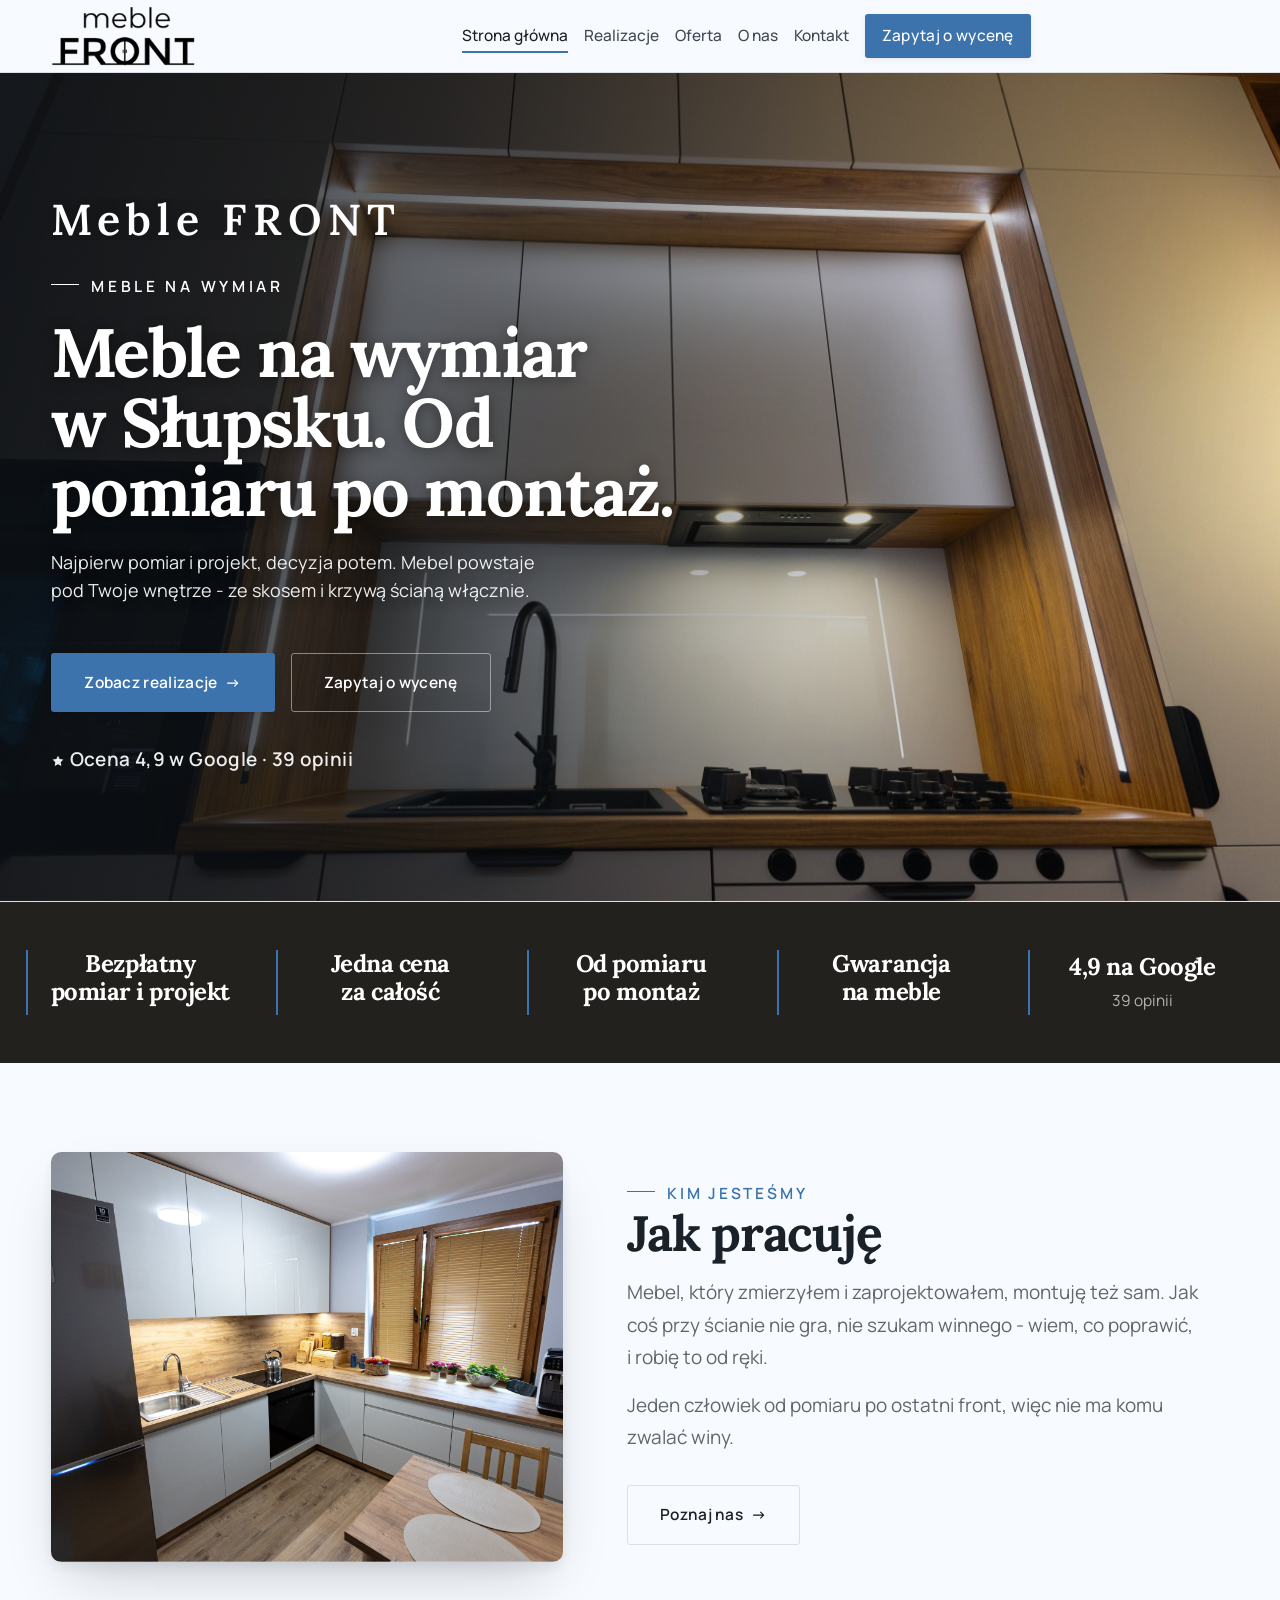
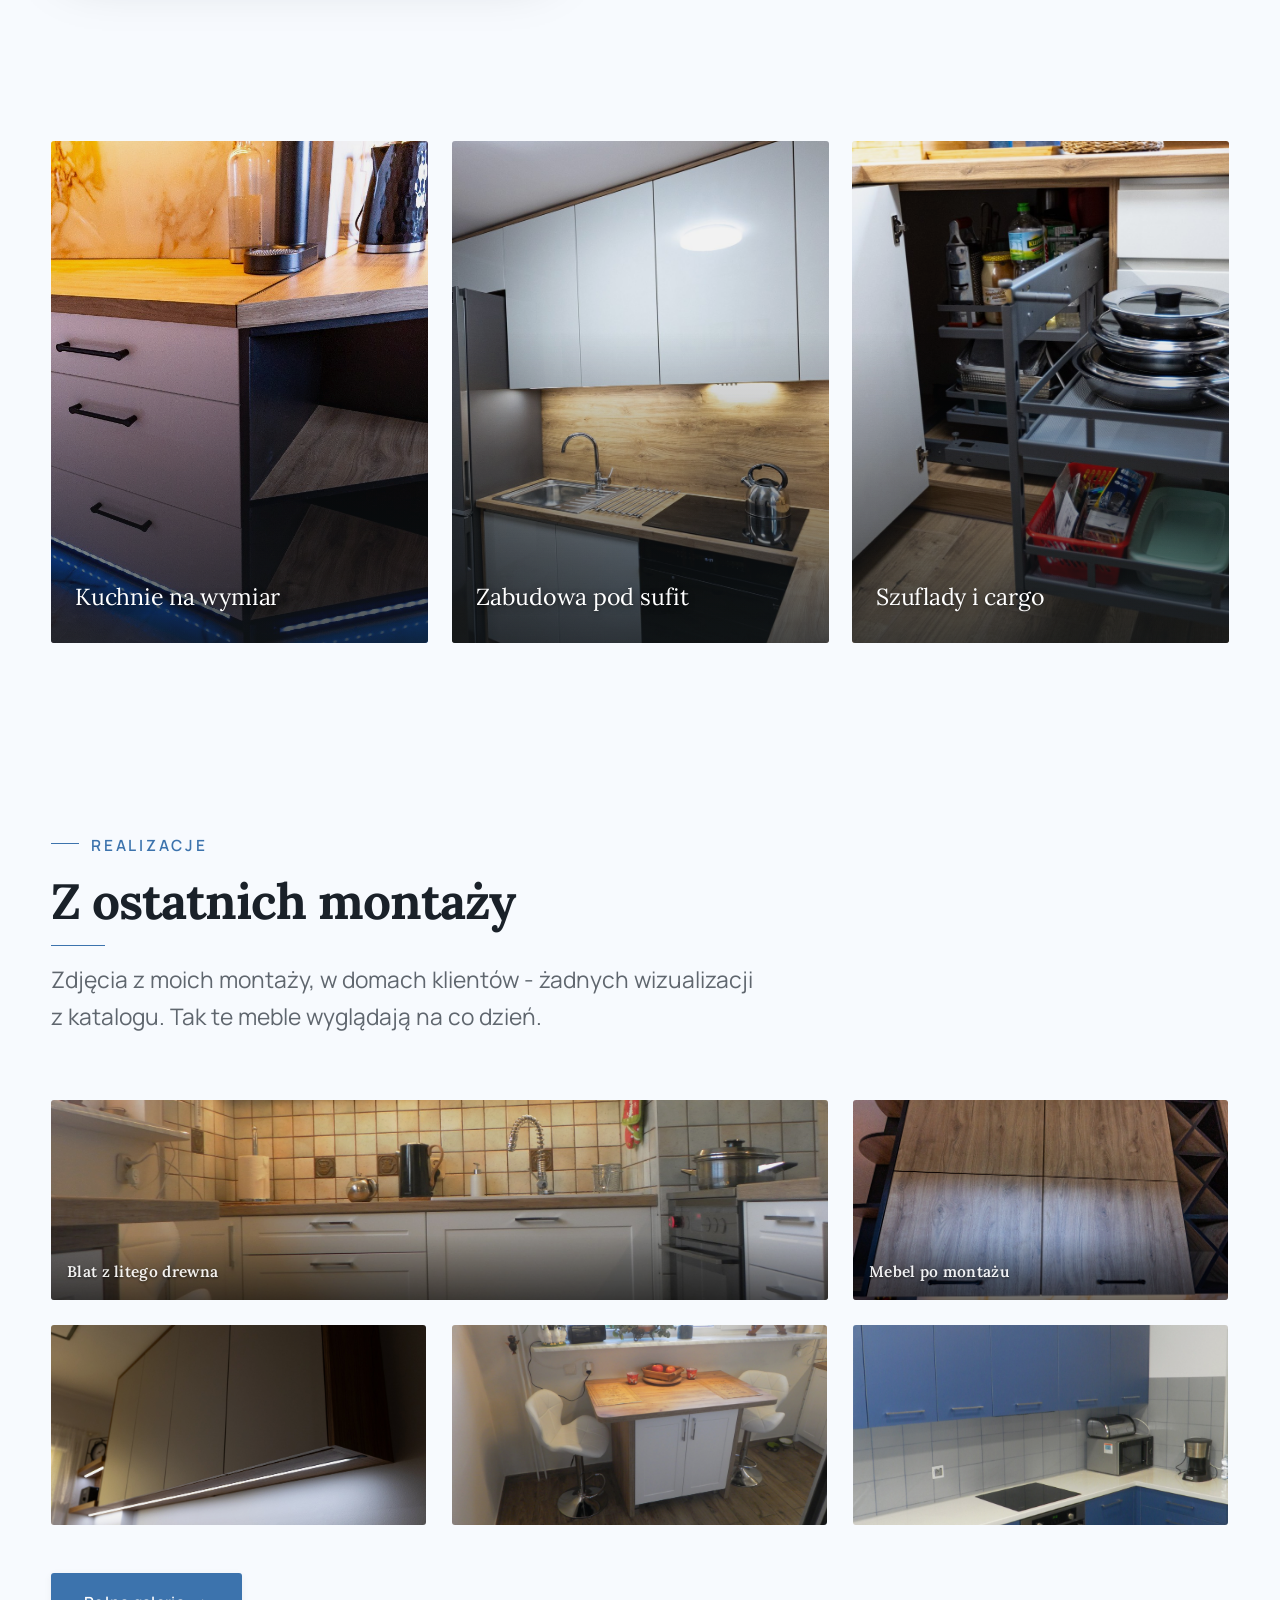
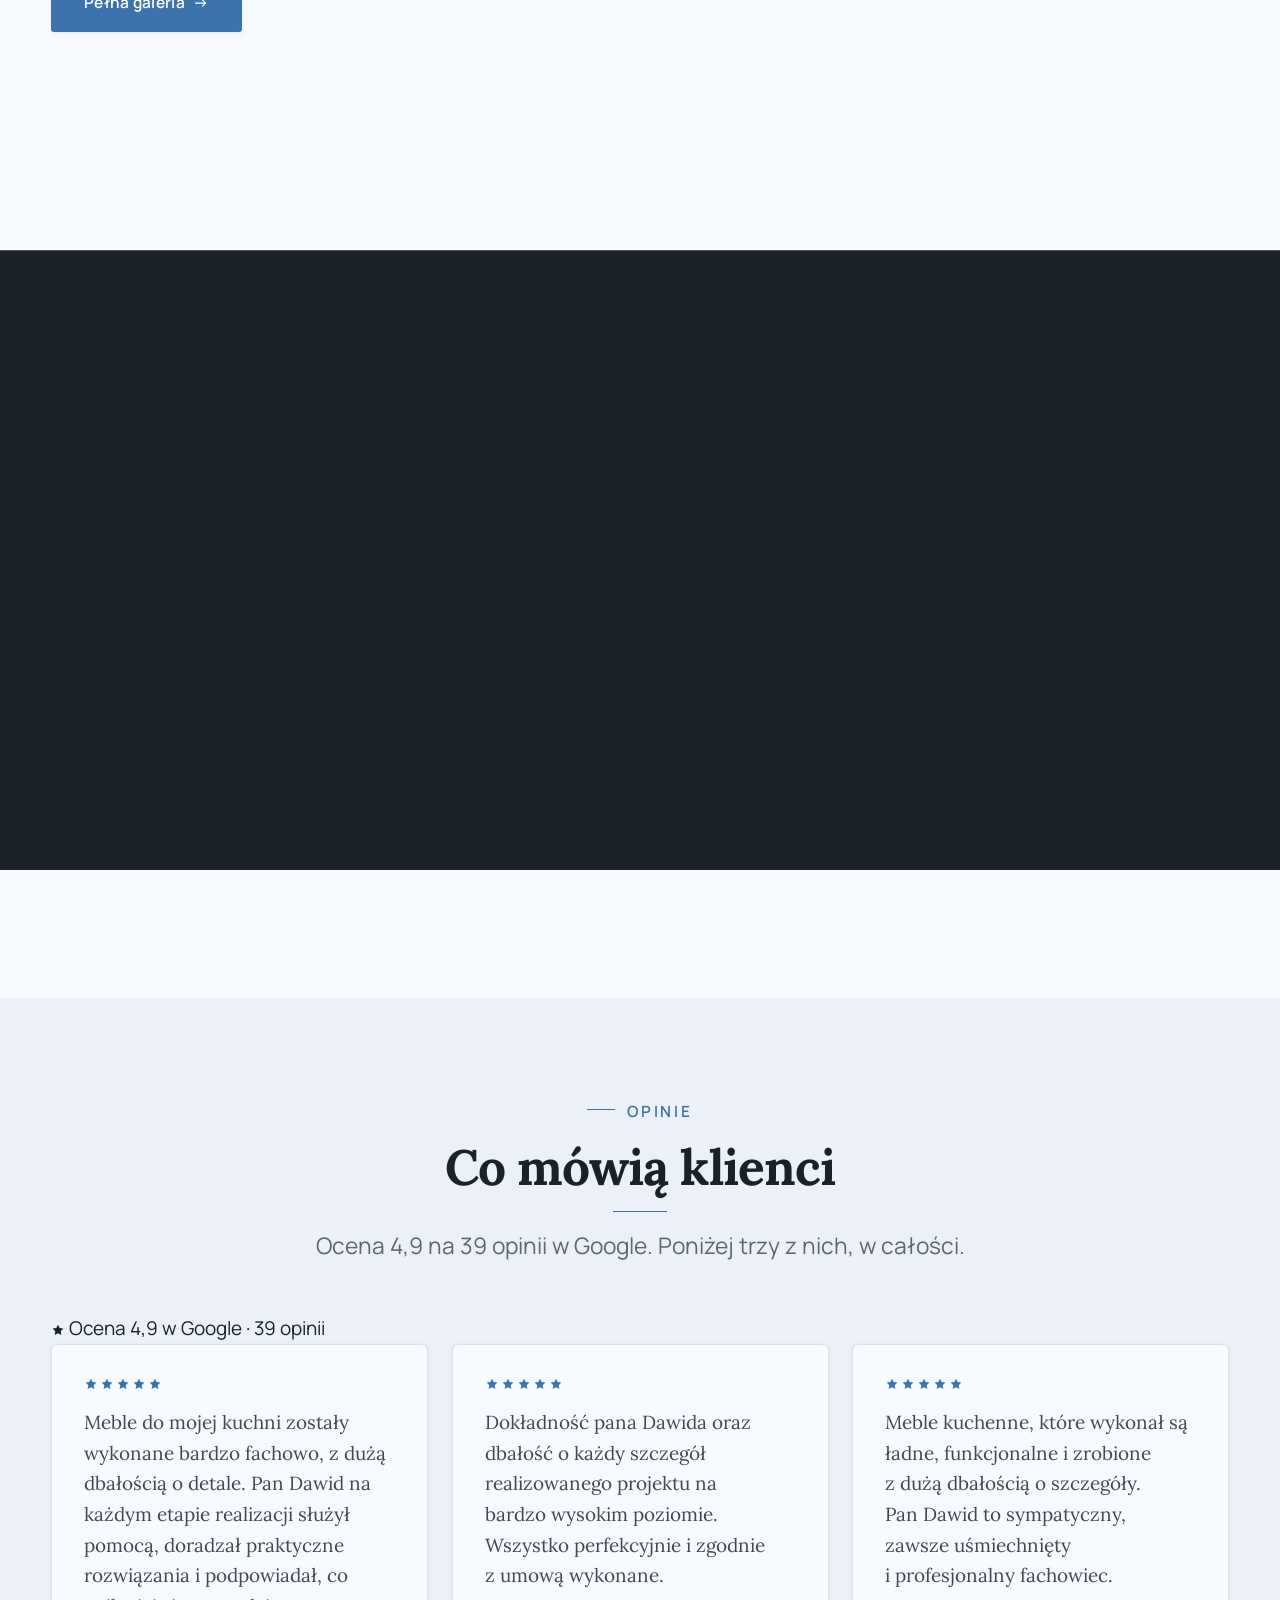
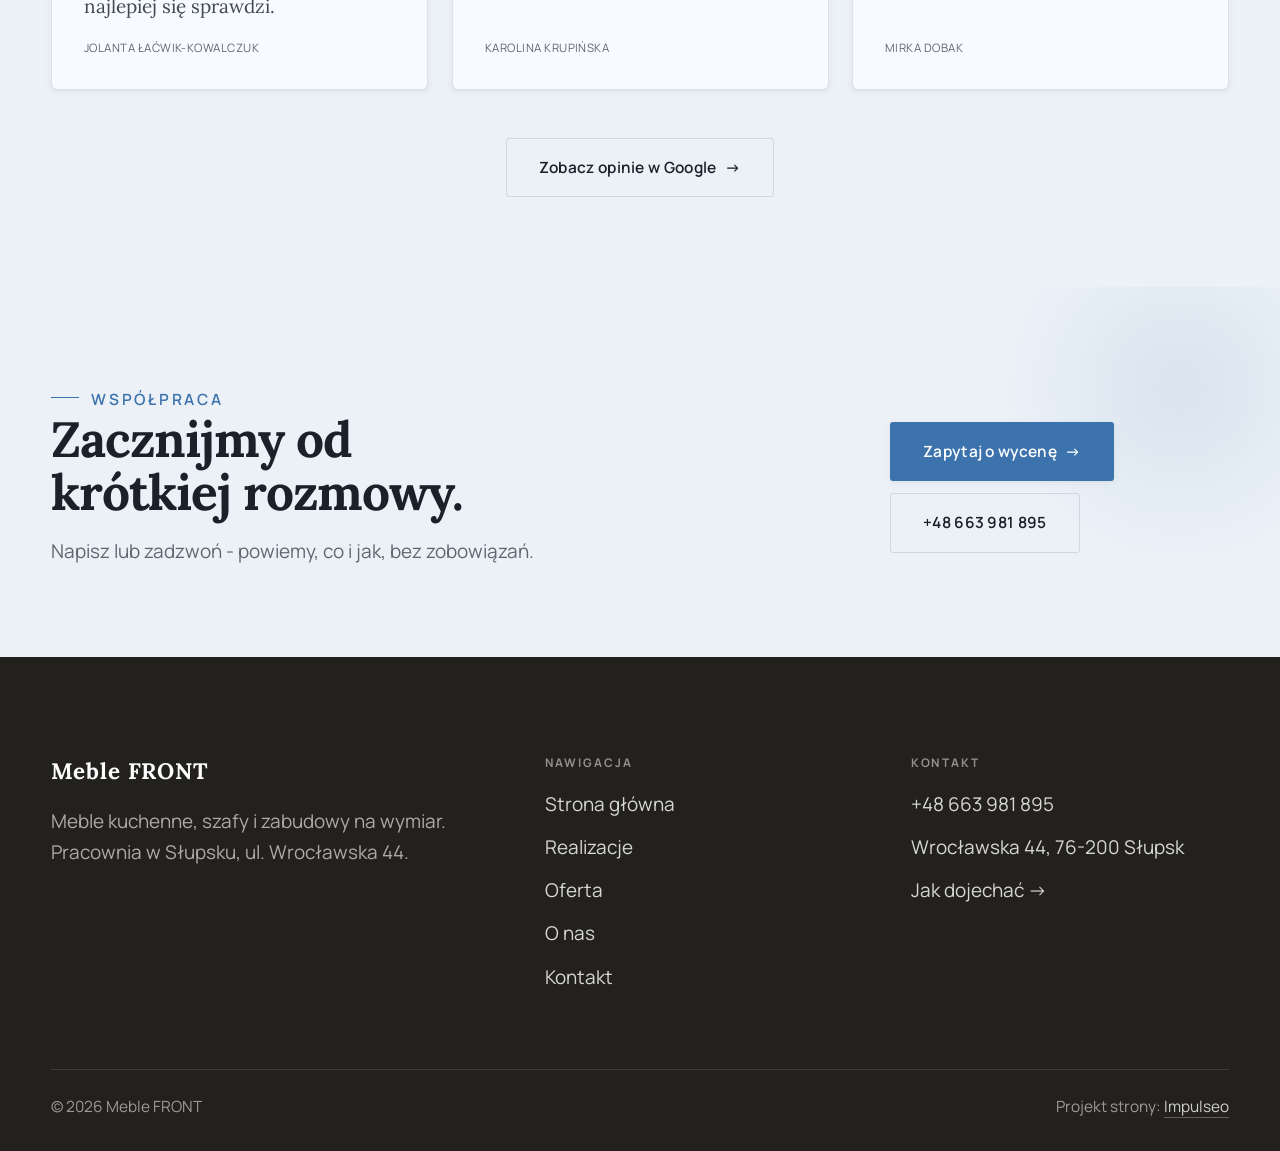
==== commit 500560d9: "Warstwa premium 08.08: os procesu z licznikiem, okno na nieruchome tlo, powrot na gore, liczba opini" ====
--- a/index.html
+++ b/index.html
@@ -31,6 +31,8 @@
   <img src="img/hero.jpg" fetchpriority="high" alt="Meble FRONT - Meble na wymiar w Słupsku. Od pomiaru po montaż. ">
   <div class="wrap">
     <div class="hero-copy">
+      <div class="brandmark bm-l"><span class="bm-line"><span>Meble FRONT</span></span></div>
+
       <span class="eyebrow">Meble na wymiar</span>
       <h1>Meble na wymiar w Słupsku. Od pomiaru po montaż. </h1>
       <p class="lead">Najpierw pomiar i projekt, decyzja potem. Mebel powstaje pod Twoje wnętrze - ze skosem i krzywą ścianą włącznie.</p>
@@ -89,6 +91,9 @@
     <div style="margin-top:var(--space-7)" class="reveal"><a href="realizacje.html" class="btn btn-accent">Pełna galeria <span class="arr">→</span></a></div>
   </div>
 </section>
+<section class="stopklatka" aria-hidden="true">
+  <div class="stk-bg" style="background-image:url(img/about.jpg)"></div>
+</section>
 <section class="opinie">
   <div class="wrap">
     <div class="head center reveal">
@@ -96,6 +101,7 @@
       <h2>Co mówią klienci</h2>
       <p>Ocena 4,9 na 39 opinii w Google. Poniżej trzy z nich, w całości.</p>
     </div>
+    <p class="op-meta reveal"><svg class="ico-star" width="14" height="14" viewBox="0 0 24 24" style="vertical-align:-2px" aria-hidden="true"><path d="M12 2.8l2.85 5.8 6.4.93-4.63 4.5 1.1 6.37L12 17.4l-5.72 3 1.1-6.37-4.63-4.5 6.4-.93L12 2.8Z" fill="currentColor"/></svg> Ocena 4,9 w Google · 39 opinii</p>
     <div class="opinie-grid">
       <figure class="op-card reveal">
         <span class="op-star" aria-hidden="true"><svg width="14" height="14" viewBox="0 0 24 24" aria-hidden="true"><path d="M12 2.8l2.85 5.8 6.4.93-4.63 4.5 1.1 6.37L12 17.4l-5.72 3 1.1-6.37-4.63-4.5 6.4-.93L12 2.8Z" fill="currentColor"/></svg><svg width="14" height="14" viewBox="0 0 24 24" aria-hidden="true"><path d="M12 2.8l2.85 5.8 6.4.93-4.63 4.5 1.1 6.37L12 17.4l-5.72 3 1.1-6.37-4.63-4.5 6.4-.93L12 2.8Z" fill="currentColor"/></svg><svg width="14" height="14" viewBox="0 0 24 24" aria-hidden="true"><path d="M12 2.8l2.85 5.8 6.4.93-4.63 4.5 1.1 6.37L12 17.4l-5.72 3 1.1-6.37-4.63-4.5 6.4-.93L12 2.8Z" fill="currentColor"/></svg><svg width="14" height="14" viewBox="0 0 24 24" aria-hidden="true"><path d="M12 2.8l2.85 5.8 6.4.93-4.63 4.5 1.1 6.37L12 17.4l-5.72 3 1.1-6.37-4.63-4.5 6.4-.93L12 2.8Z" fill="currentColor"/></svg><svg width="14" height="14" viewBox="0 0 24 24" aria-hidden="true"><path d="M12 2.8l2.85 5.8 6.4.93-4.63 4.5 1.1 6.37L12 17.4l-5.72 3 1.1-6.37-4.63-4.5 6.4-.93L12 2.8Z" fill="currentColor"/></svg></span>
--- a/assets/styles.css
+++ b/assets/styles.css
@@ -1005,3 +1005,272 @@
              linear-gradient(95deg,rgba(12,16,20,.72) 0%,rgba(12,16,20,.42) 45%,rgba(12,16,20,.10) 100%)}
 .pagehead h1,.pagehead p,.pagehead .eyebrow{text-shadow:0 2px 12px rgba(0,0,0,.5)}
 .hero-cine h1,.hero-cine .lead{text-shadow:0 2px 14px rgba(0,0,0,.42)}
+
+/* === WARSTWA PREMIUM (retrofit 08.08.2026) === */
+/* ============================================================
+   OŚ PROCESU „PREMIUM" + OKNO NA NIERUCHOME TŁO + ODZNAKI + POWRÓT NA GÓRĘ
+   (08.08.2026 — wdrożenie decyzji K. z warsztatu ruchu II)
+
+   ⚠️ TEN PLIK JEST DOKLEJANY **PO** PLIKU RODZINY.
+   Powód: strukturę `.proces-line` stylują cztery rodziny (fachowcy, dom, klinika,
+   studio) jako poziomy rząd kart. Nowy układ musi je nadpisać, a base.css ładuje
+   się PRZED rodziną, więc tam by przegrał. Kolejność w multipage.py:
+       base.css → rodzina → TEN PLIK → motion.css → hero-fit.css
+
+   ZASADA BEZPIECZEŃSTWA (jak w całej warstwie ruchu):
+   stany „ukryte" nadaje WYŁĄCZNIE JavaScript przez klasę na <html>. Bez skryptu
+   albo przy jego błędzie strona wygląda jak przed tą zmianą — nigdy pusty ekran.
+   ============================================================ */
+
+/* ---------------- 1) OŚ PROCESU ---------------- */
+.proces-os .proc-grid{
+  display:grid;grid-template-columns:34% 1fr;gap:var(--space-8);align-items:start;
+}
+.proces-os .proc-side{position:sticky;top:calc(72px + var(--space-6))}
+.proces-os .proc-side .head{text-align:left;margin:0}
+.proces-os .proc-side .head h2{margin-bottom:var(--space-3)}
+.proces-os .proc-side .head p{margin:0}
+
+.proces-os .proc-count{display:flex;align-items:baseline;gap:var(--space-2);margin-top:var(--space-6)}
+.proces-os .pc-cur{
+  font-family:var(--font-display);font-size:2.6rem;line-height:1;color:var(--accent-d);
+  font-variant-numeric:tabular-nums;
+}
+.proces-os .pc-all{font-size:var(--text-base);color:var(--muted);font-variant-numeric:tabular-nums}
+.proces-os .proc-bar{
+  height:2px;background:var(--line);border-radius:2px;overflow:hidden;
+  max-width:14rem;margin-top:var(--space-3);
+}
+.proces-os .proc-bar > i{display:block;height:100%;width:0;background:var(--accent-d)}
+.proces-os .proc-now{
+  color:var(--muted);font-size:var(--text-sm);margin:var(--space-3) 0 0;min-height:2.4em;
+}
+
+/* ⚠️ TWARDY RESET OZDOBNIKÓW RODZINY (naprawa po teście 08.08.2026, demo hydraulika)
+   Rodziny nie tylko układają kroki w rząd — DORYSOWUJĄ do nich własną grafikę:
+   fachowcy.css ma poziomą kreskę (li::before), kropkę na osi (li::after), środkowanie
+   tekstu i `.pno` jako wielki numer nad tytułem. Po nałożeniu pionowej osi zostawało
+   z tego pobojowisko: numery w kółkach po lewej, a tytuły wyśrodkowane po prawej
+   z wiszącymi kropkami i liniami.
+   Nadpisujemy z `!important`, bo to jedyny sposób, żeby ta warstwa wygrała z CZTEREMA
+   rodzinami naraz (fachowcy, dom, klinika, studio), a każda dorysowuje coś innego.
+   Zasięg jest wąski — wyłącznie wnętrze `.proces-os`. */
+.proces-os .proces-line > li::before,
+.proces-os .proces-line > li::after{content:none !important;display:none !important}
+.proces-os .proces-line > li{padding:0 !important;position:relative}
+.proces-os .proces-line > li .pno,
+.proces-os .proces-line > li h3,
+.proces-os .proces-line > li p{text-align:left !important;margin-inline:0 !important;max-width:none !important}
+.proces-os .proces-line > li .pno{
+  font-family:var(--font-body,inherit) !important;font-weight:500 !important;
+  font-size:var(--text-sm) !important;letter-spacing:0 !important;margin-bottom:0 !important;
+}
+
+/* lista: z poziomego rzędu rodziny na pionową oś */
+.proces-os .proces-line{
+  display:flex;flex-direction:column;gap:var(--space-5);
+  position:relative;margin:0;padding:0;list-style:none;counter-reset:none;
+  grid-template-columns:none;
+}
+.proces-os .proces-line:before{
+  content:"";position:absolute;left:1.19rem;top:1.2rem;bottom:1.2rem;width:1px;background:var(--line);
+}
+.proces-os .proces-line > li{
+  display:grid;grid-template-columns:2.4rem 1fr;gap:var(--space-4);align-items:start;
+  background:none;border:0;padding:0;margin:0;box-shadow:none;
+}
+.proces-os .proces-line > li .pno{
+  grid-row:1 / span 3;width:2.4rem;height:2.4rem;border-radius:50%;
+  display:flex;align-items:center;justify-content:center;
+  background:var(--paper);border:1px solid var(--line);color:var(--muted);
+  font-size:var(--text-sm);font-variant-numeric:tabular-nums;position:relative;z-index:1;
+  top:auto;left:auto;right:auto;bottom:auto;transform:none;
+}
+.proces-os .proces-line > li h3,
+.proces-os .proces-line > li p{grid-column:2;margin:0}
+.proces-os .proces-line > li h3{margin-bottom:var(--space-2)}
+.proces-os .proces-line > li p{color:var(--ink-soft)}
+
+/* karta kroku — tło i ramka na kolumnie treści, nie na całym <li> */
+.proces-os .proces-line > li h3,
+.proces-os .proces-line > li p{padding-left:0}
+.proces-os .proces-line > li > h3{
+  padding-top:.15rem;
+}
+
+/* ---- stany sterowane skryptem (klasa .os-on na <html>) ---- */
+.os-on .proces-os .proces-line > li{
+  opacity:.38;
+  transition:opacity .55s ease;
+}
+.os-on .proces-os .proces-line > li h3,
+.os-on .proces-os .proces-line > li p{
+  transform:translateX(var(--os-dx, 1.4rem));
+  transition:transform .65s cubic-bezier(.16,.84,.44,1);
+}
+.os-on .proces-os .proces-line > li.os-seen{opacity:1}
+.os-on .proces-os .proces-line > li.os-seen h3,
+.os-on .proces-os .proces-line > li.os-seen p{transform:translateX(0)}
+.os-on .proces-os .proces-line > li.os-live .pno{
+  background:var(--accent-d);border-color:var(--accent-d);color:var(--paper);
+  transition:background .45s ease,color .45s ease,border-color .45s ease;
+}
+.os-on .proces-os .proces-line > li.os-done .pno{border-color:var(--accent-d);color:var(--accent-d)}
+.os-on .proces-os .proc-bar > i{transition:width .45s cubic-bezier(.16,.84,.44,1)}
+
+@media (max-width:900px){
+  .proces-os .proc-grid{grid-template-columns:1fr;gap:var(--space-6)}
+  .proces-os .proc-side{position:static}          /* przyklejony tytuł zjadałby górę ekranu */
+  .proces-os .proc-count{margin-top:var(--space-4)}
+  .proces-os .proc-now{display:none}
+  .os-on .proces-os .proces-line > li h3,
+  .os-on .proces-os .proces-line > li p{transform:none}   /* wjazd z boków tylko na dużym ekranie */
+}
+@media (prefers-reduced-motion:reduce){
+  .os-on .proces-os .proces-line > li{opacity:1}
+  .os-on .proces-os .proces-line > li h3,
+  .os-on .proces-os .proces-line > li p{transform:none}
+}
+
+/* ---------------- 2) OKNO NA NIERUCHOME TŁO ----------------
+   `clip-path` na sekcji tworzy kontekst przycinający, więc dziecko `position:fixed`
+   przykleja się do OKNA PRZEGLĄDARKI, ale rysuje się wyłącznie w obrębie sekcji.
+   ⛔ NIE `background-attachment:fixed` (tak robi irismeble.pl) — to nie działa na iOS,
+   a dema oglądane są głównie na telefonie. */
+.stopklatka{
+  position:relative;height:min(78vh,620px);overflow:hidden;
+  clip-path:inset(0);            /* to jest cały mechanizm — nie usuwać */
+  background:var(--ink);
+  margin:var(--space-10) 0;
+}
+.stopklatka .stk-bg{
+  position:fixed;inset:0;background-size:cover;background-position:center;
+  will-change:transform;
+}
+.stopklatka .stk-cap{
+  position:absolute;left:0;right:0;bottom:0;margin:0;
+  padding:var(--space-6) var(--space-6) var(--space-5);
+  color:#fff;font-family:var(--font-display);font-size:var(--text-lg);
+  background:linear-gradient(0deg,rgba(0,0,0,.55),transparent);
+}
+/* Telefon: pełna wysokość okna wyglądałaby jak przypadkowa pusta przerwa między sekcjami. */
+@media (max-width:700px){ .stopklatka{height:52vh;margin:var(--space-8) 0} }
+/* Bezpiecznik: gdy ktoś kiedyś doda transform na przodku sekcji, przyszpilenie się gubi
+   i zdjęcie „ucieka". Wtedy lepiej mieć zwykłe, nieruchome tło niż rozjechany kadr. */
+@supports not (clip-path: inset(0)){
+  .stopklatka .stk-bg{position:absolute}
+}
+
+/* ---------------- 3) ODZNAKI / WYRÓŻNIENIA ---------------- */
+.odznaki{padding:var(--space-9) 0}
+.odznaki .odz-row{
+  list-style:none;margin:0;padding:0;
+  display:flex;flex-wrap:wrap;justify-content:center;align-items:center;
+  gap:var(--space-8) var(--space-10);
+}
+.odznaki .odz img{
+  display:block;height:5.2rem;width:auto;max-width:11rem;object-fit:contain;
+}
+/* ⛔ Bez wyblakłego szarego filtra, jaki ma irismeble.pl — odznaka to najmocniejszy
+   dowód, jaki firma ma; przygaszona marnuje się (decyzja K. 08.08.2026). */
+@media (max-width:700px){
+  .odznaki{padding:var(--space-7) 0}
+  .odznaki .odz-row{gap:var(--space-6)}
+  .odznaki .odz img{height:4rem}
+}
+
+/* ---------------- 4) IKONY SPOŁECZNOŚCIOWE W STOPCE ---------------- */
+.foot-soc{display:flex;gap:var(--space-3);margin-top:var(--space-4)}
+.foot-soc .soc{
+  width:2.25rem;height:2.25rem;border-radius:var(--r-sm);
+  display:inline-flex;align-items:center;justify-content:center;
+  border:1px solid rgba(255,255,255,.22);color:inherit;
+  transition:border-color .2s ease,transform .2s ease,background .2s ease;
+}
+.foot-soc .soc svg{width:1.05rem;height:1.05rem;display:block}
+.foot-soc .soc:hover{border-color:var(--accent);background:rgba(255,255,255,.06);transform:translateY(-1px)}
+.foot-soc .soc:focus-visible{outline:2px solid var(--accent);outline-offset:2px}
+
+/* ---------------- 5) POWRÓT NA GÓRĘ ---------------- */
+.to-top{
+  position:fixed;right:var(--space-5);bottom:var(--space-5);z-index:40;
+  width:2.75rem;height:2.75rem;border-radius:var(--r-sm);
+  display:flex;align-items:center;justify-content:center;
+  background:var(--paper);color:var(--ink);border:1px solid var(--line);
+  box-shadow:0 4px 16px rgba(0,0,0,.14);cursor:pointer;
+  opacity:0;visibility:hidden;transform:translateY(6px);
+  transition:opacity .25s ease,transform .25s ease,visibility .25s;
+}
+.to-top.show{opacity:1;visibility:visible;transform:translateY(0)}
+.to-top svg{width:1.1rem;height:1.1rem}
+.to-top:hover{border-color:var(--accent)}
+.to-top:focus-visible{outline:2px solid var(--accent);outline-offset:2px}
+/* Nie wolno zasłonić przyklejonego paska „Zadzwoń" na telefonie — tam siada wyżej. */
+@media (max-width:680px){
+  body:has(.sticky-call) .to-top,
+  body:has(.sticky-reserve) .to-top{bottom:calc(var(--space-5) + 4.5rem)}
+}
+
+/* ---------------- 6) NAZWA FIRMY NA PIERWSZYM EKRANIE ----------------
+   Wariant „nazwa ustępuje miejsca" (wybór K. z warsztatu ruchu II):
+   nazwa wchodzi duża, po chwili siada do swojego rozmiaru i robi miejsce
+   nagłówkowi sprzedażowemu. Marka i sprzedaż mieszczą się w jednym ekranie.
+
+   Rozmiar zależy od DŁUGOŚCI nazwy (klasę wylicza multipage.py: bm-l / bm-m / bm-s),
+   a nazwy dłuższe niż 30 znaków nie dostają tej sekcji wcale — patrz brandmark().
+   Skalowanie dotyczy TEKSTU, nie zdjęcia: zakaz ruchu geometrycznego na .hero-cine>img
+   (shimmer na teksturach) pozostaje nienaruszony. */
+.hero-cine .brandmark{
+  display:block;line-height:.95;margin:0 0 var(--space-4);
+  font-family:var(--font-display);font-weight:600;color:#fff;
+  text-shadow:0 2px 30px rgba(0,0,0,.38);
+  letter-spacing:.14em;
+}
+.hero-cine .brandmark .bm-line{display:block;overflow:hidden}
+.hero-cine .brandmark .bm-line > span{display:block}
+.hero-cine .brandmark.bm-l{font-size:clamp(2.4rem,7.4vw,5.2rem)}
+.hero-cine .brandmark.bm-m{font-size:clamp(1.9rem,5.2vw,3.6rem);letter-spacing:.1em}
+.hero-cine .brandmark.bm-s{font-size:clamp(1.5rem,3.6vw,2.4rem);letter-spacing:.07em}
+/* Bardzo wąskie ekrany: nazwa musi się złamać, a nie wyjechać poza kadr. */
+.hero-cine .brandmark{overflow-wrap:anywhere}
+
+/* stany startowe nadaje TYLKO skrypt (klasa .bm-on na <html>) */
+.bm-on .hero-cine .brandmark{opacity:0;transform:scale(1.42);transform-origin:left center}
+.bm-on .hero-cine .hero-copy .eyebrow,
+.bm-on .hero-cine .hero-copy h1,
+.bm-on .hero-cine .hero-copy .lead,
+.bm-on .hero-cine .hero-copy .hero-actions{opacity:0}
+.bm-on .hero-cine .brandmark.bm-in{
+  opacity:1;transform:scale(1);
+  transition:opacity .6s ease, transform 1s cubic-bezier(.16,.84,.44,1) .38s;
+}
+.bm-on .hero-cine .brandmark.bm-in ~ .eyebrow{opacity:1;transition:opacity .6s ease .9s}
+.bm-on .hero-cine .brandmark.bm-in ~ h1{opacity:1;transition:opacity .6s ease 1s}
+.bm-on .hero-cine .brandmark.bm-in ~ .lead{opacity:1;transition:opacity .6s ease 1.1s}
+.bm-on .hero-cine .brandmark.bm-in ~ .hero-actions{opacity:1;transition:opacity .6s ease 1.2s}
+@media (prefers-reduced-motion:reduce){
+  .bm-on .hero-cine .brandmark{opacity:1;transform:none}
+  .bm-on .hero-cine .hero-copy > *{opacity:1 !important;transition:none !important}
+}
+
+/* ---------- ZNAK FIRMOWY W HERO (08.08.2026) ----------
+   Musi być TUTAJ, a nie tylko w proces-os.css: ten plik doklejamy na samym końcu i tylko on
+   wiąże rozmiary z wysokością okna. Pomiar na demie ADIVER: hero z nazwą urosło do 1087 px
+   przy oknie 893 px i przycisk wypadł pod krawędź — czyli wróciła wpadka, dla której hero-fit
+   w ogóle powstał. `min(..., Xsvh)` sprawia, że na niskim ekranie nazwa maleje razem z resztą.
+   Nazwa NIE ŁAMIE SIĘ na dwie linie (to zjadało kolejne 80 px) — przy dłuższych po prostu maleje. */
+.hero-cine .brandmark{
+  margin-bottom:min(var(--space-5),2.6svh);
+  white-space:nowrap;
+}
+/* Rozmiar CELOWO mniejszy od nagłówka. Pierwsza wersja dała 62 px przy nagłówku 60 px —
+   dwa napisy tej samej wagi jeden nad drugim, więc oko nie wiedziało, co czytać najpierw.
+   Znak firmowy ma się przedstawiać, a sprzedawać ma nagłówek pod nim. */
+.hero-cine .brandmark.bm-l{font-size:min(clamp(1.7rem,1.1rem + 2.2vw,2.7rem),5svh)}
+.hero-cine .brandmark.bm-m{font-size:min(clamp(1.45rem,1rem + 1.7vw,2.2rem),4.2svh)}
+.hero-cine .brandmark.bm-s{font-size:min(clamp(1.2rem,.9rem + 1.2vw,1.7rem),3.4svh)}
+/* Wąski telefon: nazwa ma prawo się złamać, ale wtedy jest już mała. */
+@media (max-width:560px){
+  .hero-cine .brandmark{white-space:normal;overflow-wrap:anywhere}
+}
+
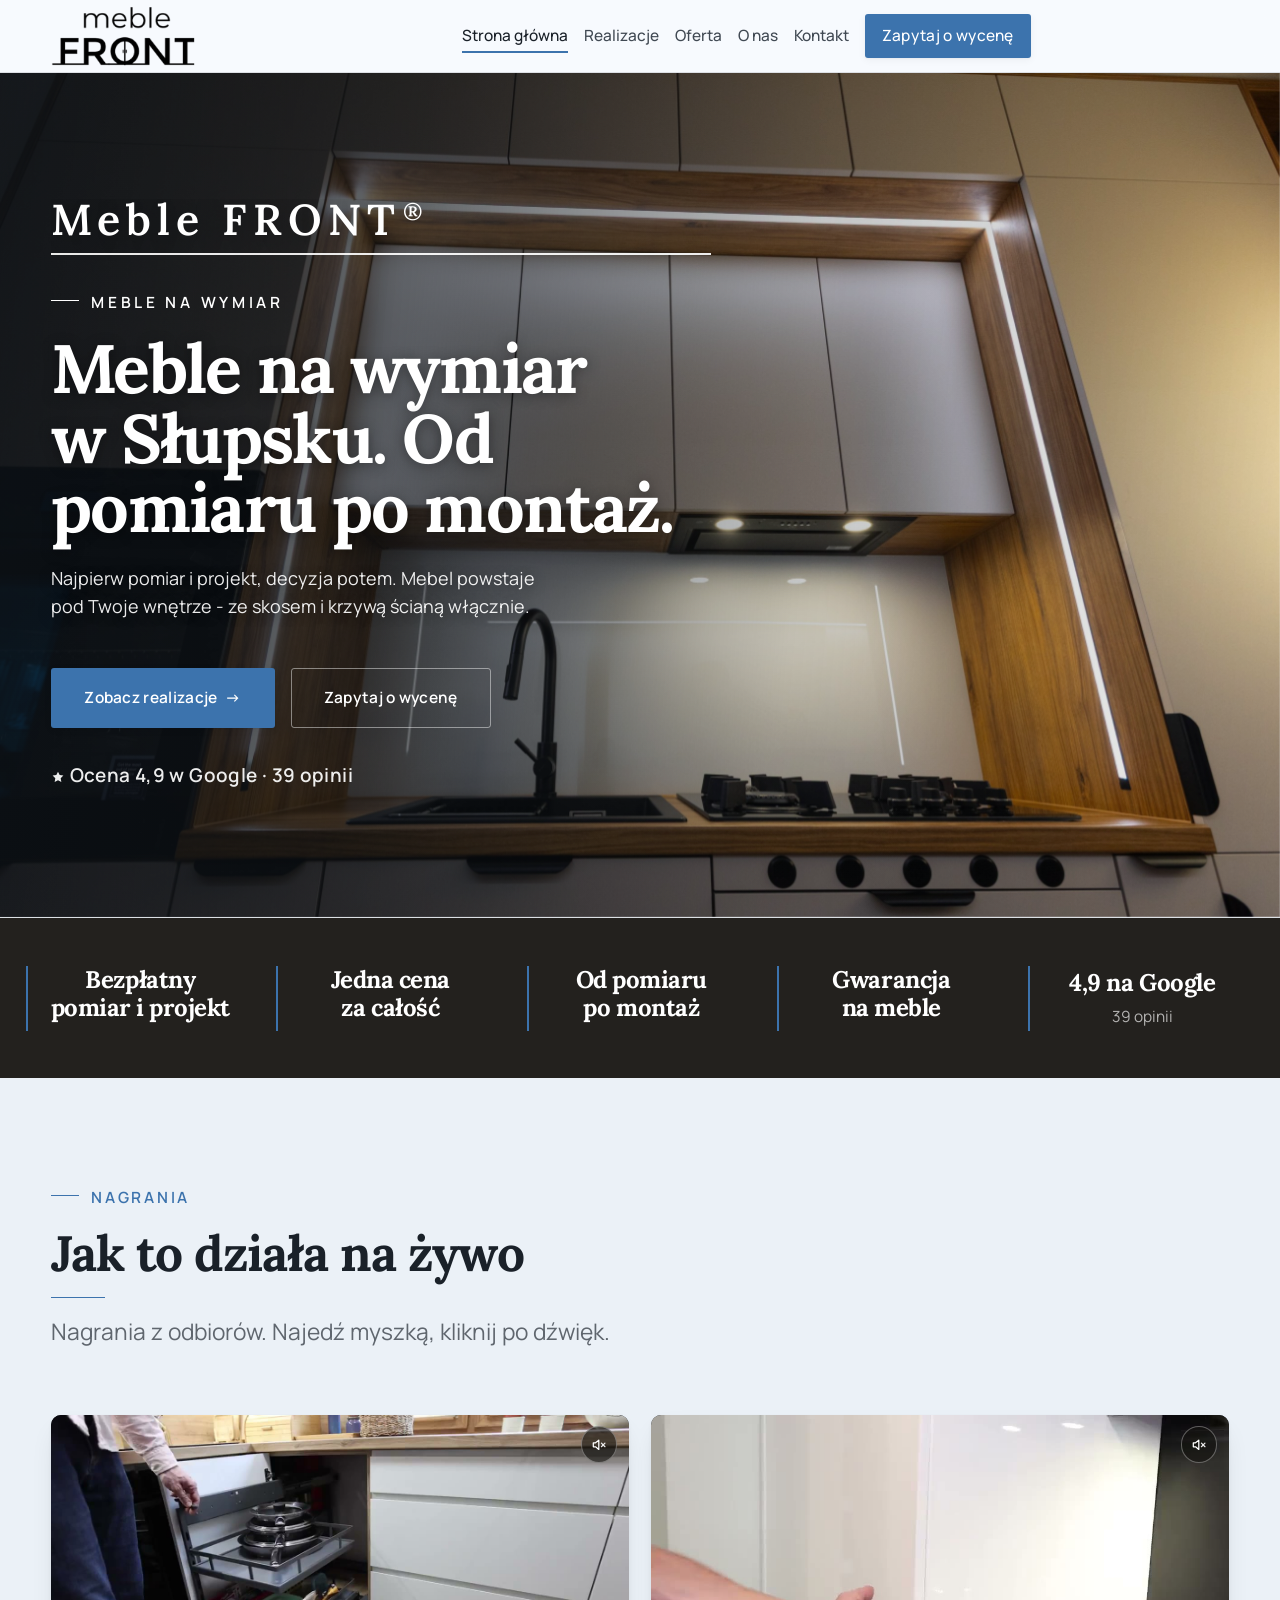
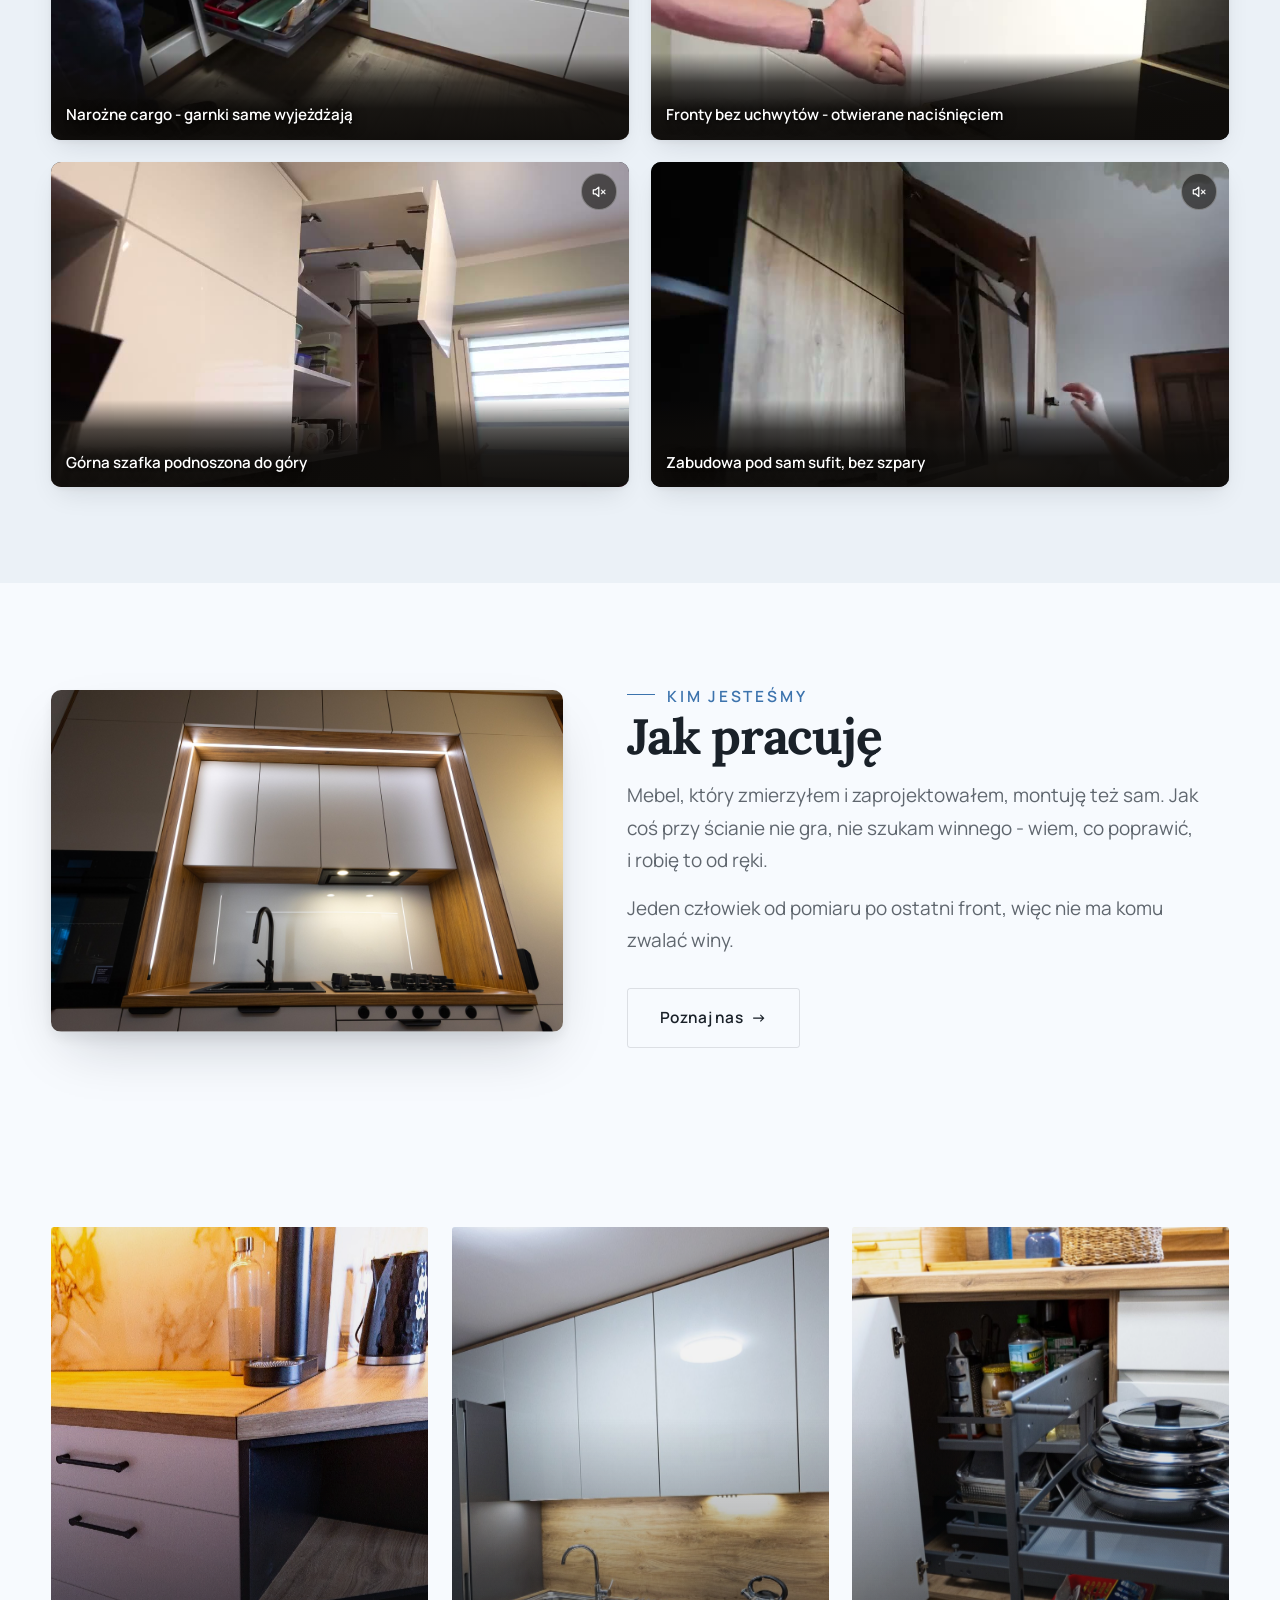
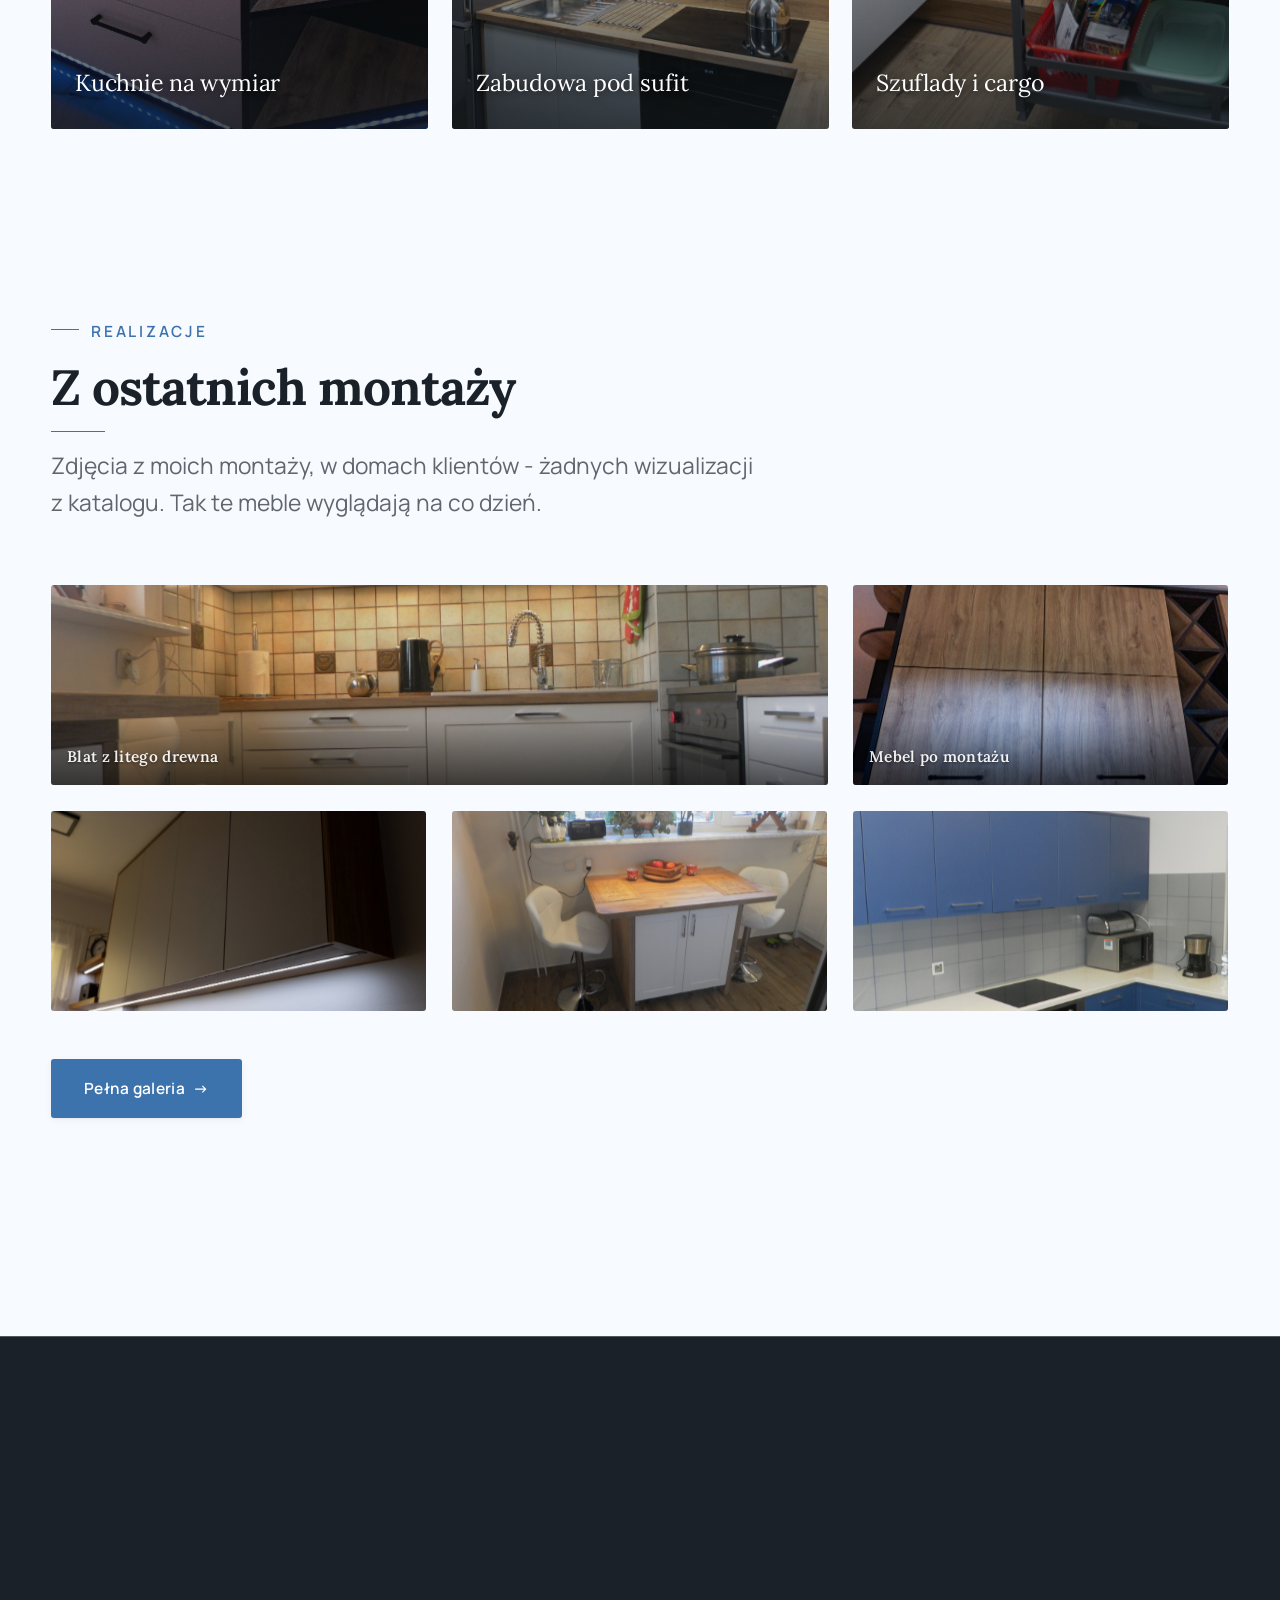
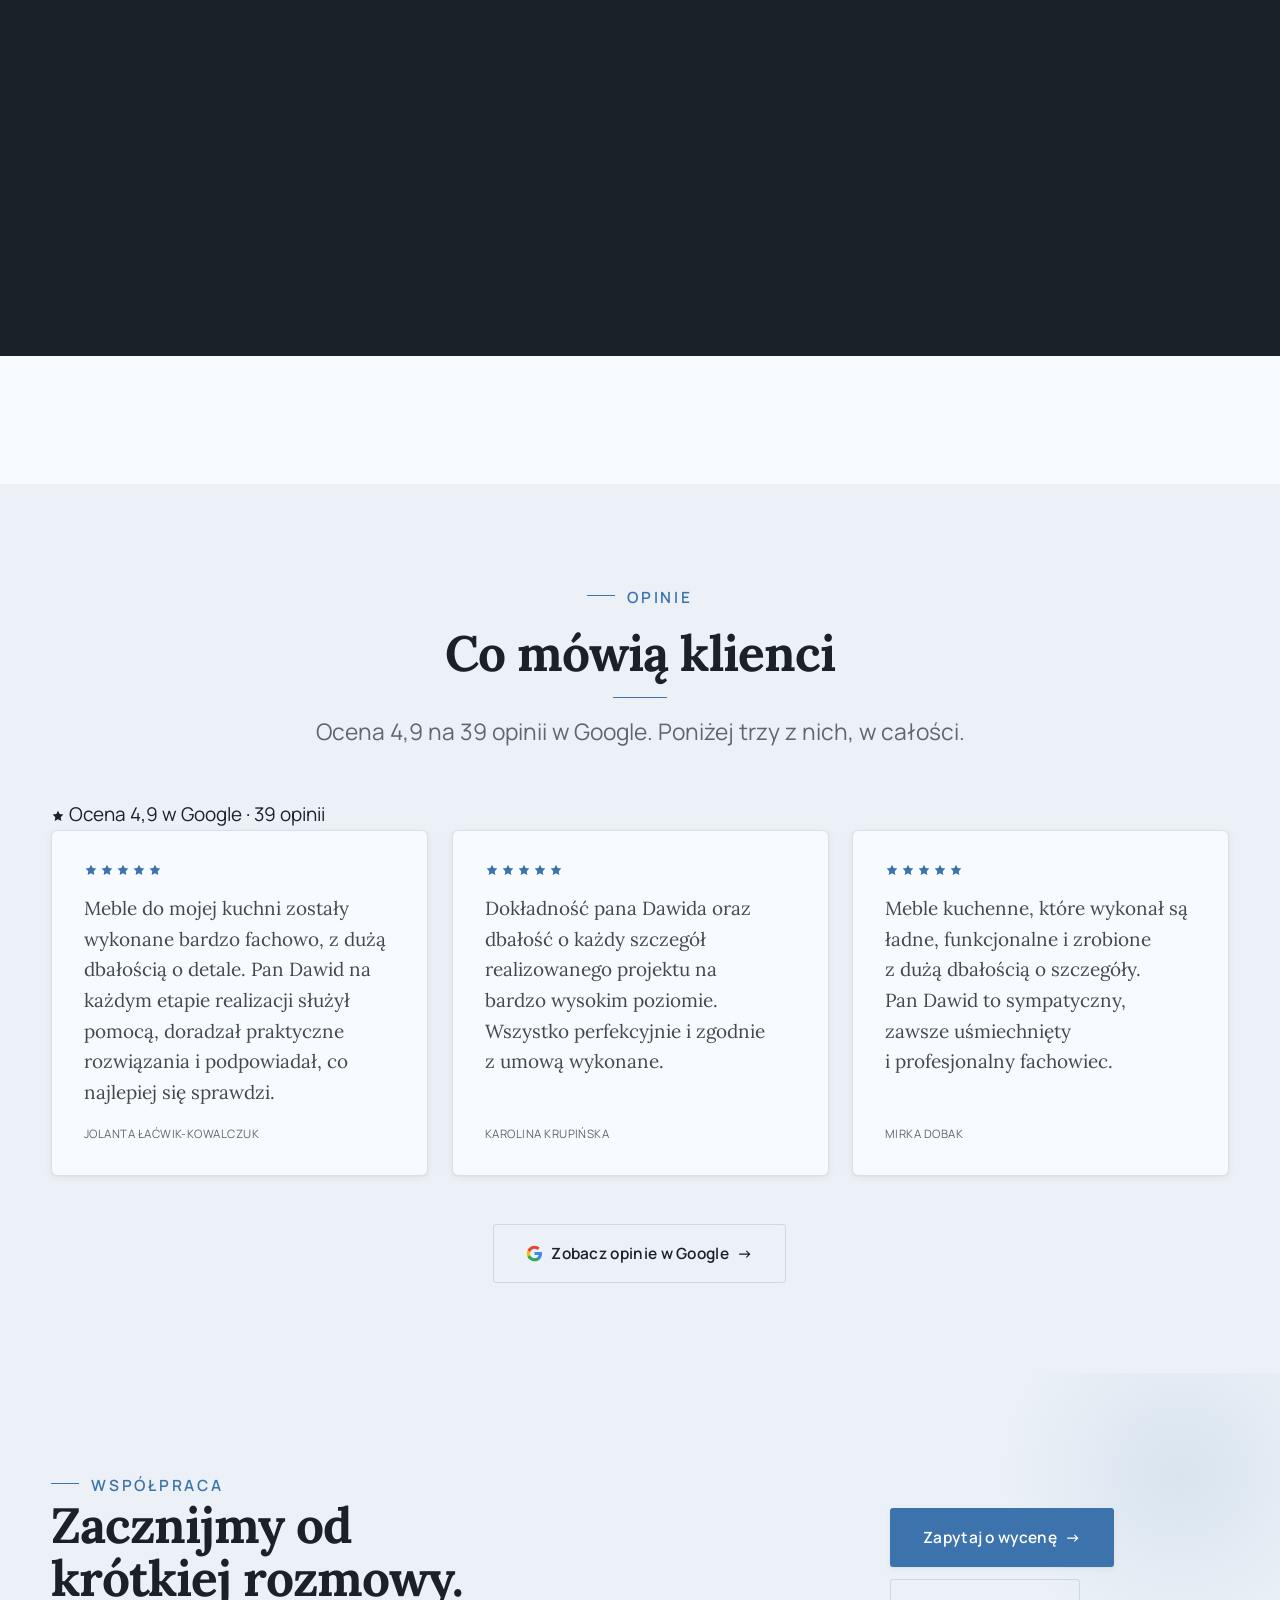
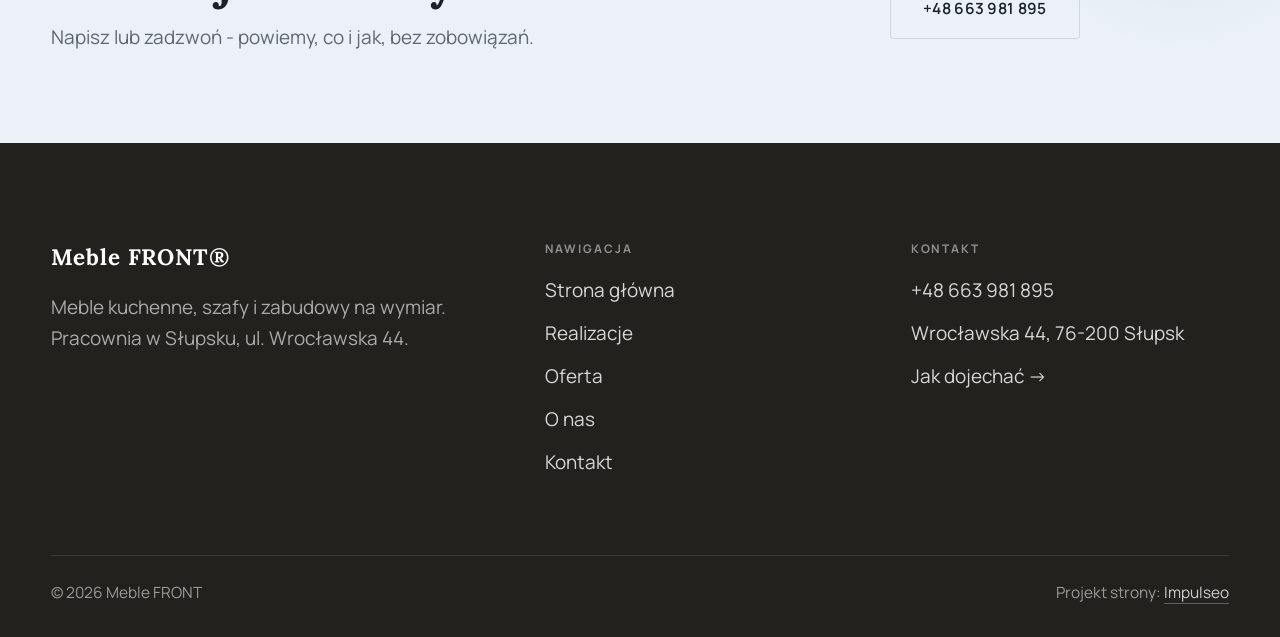
==== commit 354a42ae: "Poprawki po rozmowie z Dawidem 10.08: sciana nagran z wizytowki (4 filmy, magic corner), znak (R) z " ====
--- a/index.html
+++ b/index.html
@@ -5,10 +5,19 @@
 <meta name="viewport" content="width=device-width, initial-scale=1.0">
 <title>Meble FRONT - meble na wymiar, kuchnie i szafy</title>
 <meta name="description" content="Meble na wymiar w Słupsku: kuchnie, szafy i zabudowy pod Twoje wnętrze. Bezpłatny pomiar i projekt, jedna cena, montaż z gwarancją. Zadzwoń: +48 663 981 895.">
+<meta property="og:type" content="website">
+<meta property="og:title" content="Meble FRONT - meble na wymiar, Słupsk">
+<meta property="og:description" content="Kuchnie, szafy i zabudowy na wymiar w Słupsku. Bezpłatny pomiar i projekt, jedna cena, montaż z gwarancją. Ocena 4,9 w Google.">
+<meta property="og:url" content="https://impulseo-pl.github.io/meble-front-meble-na-wymiar/">
+<meta property="og:image" content="https://impulseo-pl.github.io/meble-front-meble-na-wymiar/img/og.jpg">
+<meta property="og:image:width" content="1200">
+<meta property="og:image:height" content="630">
+<meta name="twitter:card" content="summary_large_image">
+<script type="application/ld+json">{"@context":"https://schema.org","@type":"LocalBusiness","name":"Meble FRONT - Meble Na Wymiar","url":"https://impulseo-pl.github.io/meble-front-meble-na-wymiar/","telephone":"+48663981895","image":"https://impulseo-pl.github.io/meble-front-meble-na-wymiar/img/og.jpg","address":{"@type":"PostalAddress","streetAddress":"Wroc\u0142awska 44","addressLocality":"S\u0142upsk","postalCode":"76-200","addressCountry":"PL"},"aggregateRating":{"@type":"AggregateRating","ratingValue":"4.9","reviewCount":"39"},"areaServed":"S\u0142upsk"}</script>
 <link rel="preconnect" href="https://fonts.googleapis.com">
 <link rel="preconnect" href="https://fonts.gstatic.com" crossorigin>
 <link href="https://fonts.googleapis.com/css2?family=Lora:wght@500;600;700&family=Manrope:wght@400;500;600&display=swap" rel="stylesheet">
-<link rel="stylesheet" href="assets/styles.css?v=4">
+<link rel="stylesheet" href="assets/styles.css?v=7">
 </head>
 <body>
 
@@ -31,7 +40,7 @@
   <img src="img/hero.jpg" fetchpriority="high" alt="Meble FRONT - Meble na wymiar w Słupsku. Od pomiaru po montaż. ">
   <div class="wrap">
     <div class="hero-copy">
-      <div class="brandmark bm-l"><span class="bm-line"><span>Meble FRONT</span></span></div>
+      <div class="brandmark bm-l"><span class="bm-line"><span class="bm-nazwa">Meble FRONT<sup class="bm-r" aria-label="znak zastrzeżony">&#174;</sup></span></span></div>
 
       <span class="eyebrow">Meble na wymiar</span>
       <h1>Meble na wymiar w Słupsku. Od pomiaru po montaż. </h1>
@@ -53,9 +62,48 @@
     <div class="item reveal"><div class="k">4,9 na Google</div><div class="v">39 opinii</div></div>
   </div>
 </section>
+<section class="reels-sec">
+  <div class="wrap">
+    <div class="head reveal">
+      <span class="eyebrow">Nagrania</span>
+      <h2>Jak to działa na żywo</h2>
+      <p>Nagrania z odbiorów. Najedź myszką, kliknij po dźwięk.</p>
+    </div>
+    <div class="reels reveal">
+      <figure class="reel">
+        <img class="poster" src="img/wideo/film-4.jpg" alt="Narożne cargo wyjeżdża z szafki" loading="lazy">
+        <video class="film" muted loop playsinline preload="none" poster="img/wideo/film-4.jpg"
+               data-petla="img/wideo/film-4-loop.mp4" data-pelne="img/wideo/film-4.mp4"></video>
+        <button class="reel-btn" type="button" aria-label="Włącz dźwięk: Narożnik, który sam wyjeżdża"><span class="reel-glos" aria-hidden="true"><svg viewBox="0 0 24 24" fill="none" stroke="currentColor" stroke-width="1.7" stroke-linecap="round" stroke-linejoin="round"><path d="M4.5 9.3h3.1L12 5.6v12.8l-4.4-3.7H4.5z"/><path class="fala" d="M15.4 9.4a3.7 3.7 0 0 1 0 5.2"/><path class="fala" d="M17.9 7.2a7.1 7.1 0 0 1 0 9.6"/><path class="krecha" d="M15.6 9.8 20.4 14.6M20.4 9.8 15.6 14.6"/></svg></span></button>
+        <figcaption>Narożne cargo - garnki same wyjeżdżają</figcaption>
+      </figure>
+      <figure class="reel">
+        <img class="poster" src="img/wideo/film-3.jpg" alt="Front bez uchwytu otwierany dotknięciem" loading="lazy">
+        <video class="film" muted loop playsinline preload="none" poster="img/wideo/film-3.jpg"
+               data-petla="img/wideo/film-3-loop.mp4" data-pelne="img/wideo/film-3.mp4"></video>
+        <button class="reel-btn" type="button" aria-label="Włącz dźwięk: Fronty bez uchwytów"><span class="reel-glos" aria-hidden="true"><svg viewBox="0 0 24 24" fill="none" stroke="currentColor" stroke-width="1.7" stroke-linecap="round" stroke-linejoin="round"><path d="M4.5 9.3h3.1L12 5.6v12.8l-4.4-3.7H4.5z"/><path class="fala" d="M15.4 9.4a3.7 3.7 0 0 1 0 5.2"/><path class="fala" d="M17.9 7.2a7.1 7.1 0 0 1 0 9.6"/><path class="krecha" d="M15.6 9.8 20.4 14.6M20.4 9.8 15.6 14.6"/></svg></span></button>
+        <figcaption>Fronty bez uchwytów - otwierane naciśnięciem</figcaption>
+      </figure>
+      <figure class="reel">
+        <img class="poster" src="img/wideo/film-2.jpg" alt="Górna szafka z podnoszonym frontem" loading="lazy">
+        <video class="film" muted loop playsinline preload="none" poster="img/wideo/film-2.jpg"
+               data-petla="img/wideo/film-2-loop.mp4" data-pelne="img/wideo/film-2.mp4"></video>
+        <button class="reel-btn" type="button" aria-label="Włącz dźwięk: Górna szafka z podnoszonym frontem"><span class="reel-glos" aria-hidden="true"><svg viewBox="0 0 24 24" fill="none" stroke="currentColor" stroke-width="1.7" stroke-linecap="round" stroke-linejoin="round"><path d="M4.5 9.3h3.1L12 5.6v12.8l-4.4-3.7H4.5z"/><path class="fala" d="M15.4 9.4a3.7 3.7 0 0 1 0 5.2"/><path class="fala" d="M17.9 7.2a7.1 7.1 0 0 1 0 9.6"/><path class="krecha" d="M15.6 9.8 20.4 14.6M20.4 9.8 15.6 14.6"/></svg></span></button>
+        <figcaption>Górna szafka podnoszona do góry</figcaption>
+      </figure>
+      <figure class="reel">
+        <img class="poster" src="img/wideo/film-1.jpg" alt="Zabudowa pod sufit w dekorze drewna" loading="lazy">
+        <video class="film" muted loop playsinline preload="none" poster="img/wideo/film-1.jpg"
+               data-petla="img/wideo/film-1-loop.mp4" data-pelne="img/wideo/film-1.mp4"></video>
+        <button class="reel-btn" type="button" aria-label="Włącz dźwięk: Zabudowa pod sam sufit"><span class="reel-glos" aria-hidden="true"><svg viewBox="0 0 24 24" fill="none" stroke="currentColor" stroke-width="1.7" stroke-linecap="round" stroke-linejoin="round"><path d="M4.5 9.3h3.1L12 5.6v12.8l-4.4-3.7H4.5z"/><path class="fala" d="M15.4 9.4a3.7 3.7 0 0 1 0 5.2"/><path class="fala" d="M17.9 7.2a7.1 7.1 0 0 1 0 9.6"/><path class="krecha" d="M15.6 9.8 20.4 14.6M20.4 9.8 15.6 14.6"/></svg></span></button>
+        <figcaption>Zabudowa pod sam sufit, bez szpary</figcaption>
+      </figure>
+    </div>
+  </div>
+</section>
 <section>
   <div class="wrap split">
-    <div class="split-art reveal"><img src="img/g1.jpg" alt="Meble FRONT - realizacja" loading="lazy"></div>
+    <div class="split-art split-art-pelny reveal"><img src="img/hero.jpg" alt="Kuchnia Meble FRONT - zabudowa z drewnianą ramą i podświetleniem" loading="lazy"></div>
     <div class="split-copy reveal">
       <span class="eyebrow">Kim jesteśmy</span>
       <h2>Jak pracuję</h2>
@@ -119,7 +167,7 @@
         <span class="op-autor">Mirka Dobak</span>
       </figure>
     </div>
-    <div class="opinie-stopka reveal"><a class="btn btn-ghost" href="https://www.google.com/maps?cid=947977459326520490" target="_blank" rel="noopener">Zobacz opinie w Google <span class="arr">→</span></a></div>
+    <div class="opinie-stopka reveal"><a class="op-google btn btn-ghost" href="https://www.google.com/maps?cid=947977459326520490" target="_blank" rel="noopener"><svg class="op-g-ico" viewBox="0 0 24 24" width="17" height="17" aria-hidden="true"><path fill="#4285F4" d="M22.56 12.25c0-.78-.07-1.53-.2-2.25H12v4.26h5.92c-.26 1.37-1.04 2.53-2.21 3.31v2.77h3.57c2.08-1.92 3.28-4.74 3.28-8.09z"/><path fill="#34A853" d="M12 23c2.97 0 5.46-.98 7.28-2.66l-3.57-2.77c-.98.66-2.23 1.06-3.71 1.06-2.86 0-5.29-1.93-6.16-4.53H2.18v2.84C3.99 20.53 7.7 23 12 23z"/><path fill="#FBBC05" d="M5.84 14.09c-.22-.66-.35-1.36-.35-2.09s.13-1.43.35-2.09V7.07H2.18C1.43 8.55 1 10.22 1 12s.43 3.45 1.18 4.93l2.85-2.22.81-.62z"/><path fill="#EA4335" d="M12 5.38c1.62 0 3.06.56 4.21 1.64l3.15-3.15C17.45 2.09 14.97 1 12 1 7.7 1 3.99 3.47 2.18 7.07l3.66 2.84c.87-2.6 3.3-4.53 6.16-4.53z"/></svg><span>Zobacz opinie w Google</span> <span class="arr">→</span></a></div>
   </div>
 </section>
 <section class="cta">
@@ -140,7 +188,7 @@
   <div class="wrap">
     <div class="foot-grid">
       <div class="foot-brand">
-        <div class="name">Meble FRONT</div>
+        <div class="name">Meble FRONT&#174;</div>
         <p>Meble kuchenne, szafy i zabudowy na wymiar. Pracownia w Słupsku, ul. Wrocławska 44.</p>
       </div>
       <div class="foot-col">
@@ -166,6 +214,11 @@
 </footer>
 
 
-<script src="assets/main.js"></script>
+<script src="assets/main.js?v=6"></script>
+
+<div class="sticky-call" aria-label="Szybki kontakt">
+  <a class="sc-call" href="tel:+48663981895"><svg width="17" height="17" viewBox="0 0 24 24" fill="none" stroke="currentColor" stroke-width="1.8" stroke-linecap="round" stroke-linejoin="round" aria-hidden="true"><path d="M6.6 3.5h3l1.4 3.5-2 1.3a12 12 0 0 0 5.6 5.6l1.3-2 3.5 1.4v3a2 2 0 0 1-2.2 2A16.8 16.8 0 0 1 4.6 5.7a2 2 0 0 1 2-2.2Z"/></svg> Zadzwoń</a>
+  <a class="sc-quote" href="kontakt.html"><svg width="17" height="17" viewBox="0 0 24 24" fill="none" stroke="currentColor" stroke-width="1.8" stroke-linecap="round" stroke-linejoin="round" aria-hidden="true"><path d="M4 5.5h16v11H8.5L4 20V5.5Z"/></svg> Napisz</a>
+</div>
 </body>
 </html>
--- a/assets/styles.css
+++ b/assets/styles.css
@@ -1274,3 +1274,96 @@
   .hero-cine .brandmark{white-space:normal;overflow-wrap:anywhere}
 }
 
+
+/* ============================================================
+   ŚCIANA NAGRAŃ (10.08.2026 — prośba klienta: „filmiki z wizytówki wrzucić",
+   „pododawać filmiki do magic corner"). Mechanika jak u WK Premium Meble:
+   plakat → cicha pętla PO NAJECHANIU → pełne nagranie z dźwiękiem po kliknięciu.
+   ⛔ Nic nie startuje samo — cztery pętle grające naraz zjadały pamięć (K. 07.08).
+   ============================================================ */
+.reels-sec{background:var(--paper-2);padding-block:var(--space-9)}
+.reels{display:grid;grid-template-columns:repeat(2,1fr);gap:clamp(.8rem,1.8vw,1.4rem);margin-top:var(--space-7)}
+.reel{
+  margin:0;position:relative;border-radius:var(--r-lg);overflow:hidden;
+  background:var(--ink);aspect-ratio:16/9;box-shadow:var(--sh-md)
+}
+.reel video,.reel img.poster{position:absolute;inset:0;width:100%;height:100%;object-fit:cover;display:block}
+.reel video{opacity:0;transition:opacity .6s var(--ease)}
+.reel.gra video{opacity:1}
+.reel.gra img.poster{opacity:0;transition:opacity .6s var(--ease)}
+
+/* cały kafel jest przyciskiem, widać tylko małą ikonę głośnika */
+.reel-btn{position:absolute;inset:0;width:100%;height:100%;border:0;background:transparent;cursor:pointer;padding:0;z-index:2}
+.reel-glos{
+  position:absolute;top:.7rem;right:.7rem;width:2.3rem;height:2.3rem;border-radius:50%;
+  display:grid;place-items:center;color:#fff;
+  background:rgba(20,18,16,.62);border:1px solid rgba(255,255,255,.32);
+  transition:background var(--dur) var(--ease),border-color var(--dur) var(--ease),transform var(--dur) var(--ease)
+}
+.reel-glos svg{width:1.1rem;height:1.1rem;display:block}
+.reel-glos .fala{opacity:0;transition:opacity var(--dur) var(--ease)}
+.reel-glos .krecha{opacity:.9;transition:opacity var(--dur) var(--ease)}
+.reel.dzwiek .reel-glos{background:var(--accent);color:#fff;border-color:transparent}
+.reel.dzwiek .reel-glos .fala{opacity:1}
+.reel.dzwiek .reel-glos .krecha{opacity:0}
+.reel-btn:hover .reel-glos,.reel-btn:focus-visible .reel-glos{background:rgba(20,18,16,.85);border-color:rgba(255,255,255,.6);transform:scale(1.07)}
+.reel-btn:focus-visible{outline:2px solid var(--accent);outline-offset:3px;border-radius:var(--r-lg)}
+
+/* podpis leży na ruchomym obrazie — przyciemnienie musi być mocne już tam, gdzie zaczyna się tekst */
+.reel figcaption{
+  position:absolute;left:0;right:0;bottom:0;padding:3.2rem .95rem .9rem;color:#fff;pointer-events:none;z-index:1;
+  font:600 .95rem/1.4 var(--font-body);text-shadow:0 1px 3px rgba(8,6,4,.9),0 2px 14px rgba(8,6,4,.7);
+  background:linear-gradient(180deg,rgba(14,12,10,0) 0%,rgba(14,12,10,.7) 34%,rgba(14,12,10,.94) 64%,rgba(14,12,10,.98) 100%)
+}
+@media (max-width:820px){
+  .reels{grid-template-columns:1fr}
+  .reel figcaption{font-size:.88rem;padding:2.6rem .8rem .75rem}
+}
+
+/* ---------- ZNAK ZASTRZEŻONY PRZY NAZWIE W HERO (prośba klienta 10.08.2026) ----------
+   Klient: „ma być R w kółeczku i podkreślić, i te R powiększyć, żeby było widoczne".
+   Podkreślenie idzie pod SAMĄ NAZWĄ (nie pod ®), bo tak wygląda jego logo. */
+.hero-cine .brandmark .bm-nazwa{
+  display:inline-block;position:relative;
+  padding-bottom:.14em;
+  border-bottom:.055em solid rgba(255,255,255,.92);
+}
+.hero-cine .brandmark .bm-r{
+  font-size:.5em;                /* domyślne <sup> dawało znak nieczytelny z odległości */
+  line-height:1;vertical-align:super;
+  margin-left:.12em;letter-spacing:0;
+  top:0;                          /* zerujemy przesunięcie sup, ustawia je vertical-align */
+}
+
+/* „to zdjęcie przy jak pracuję dać te kuchnie co jest na hero, tylko nie powiększone" —
+   ramka 5/4 przycinała kadr, więc dla tego jednego zdjęcia proporcja zdjęcia (3/2). */
+.split-art-pelny{aspect-ratio:3/2}
+
+/* ---------- PRZYKLEJONY PASEK KONTAKTU NA TELEFONIE (10.08.2026) ----------
+   Leady telefoniczne z dema konwertują nieporównanie lepiej niż formularz, a na telefonie
+   numer był dopiero po przewinięciu do stopki. Na desktopie pasek nie istnieje. */
+.sticky-call{display:none}
+@media (max-width:820px){
+  .sticky-call{
+    display:grid;grid-template-columns:1fr 1fr;gap:.5rem;
+    position:fixed;left:0;right:0;bottom:0;z-index:60;
+    padding:.55rem .7rem calc(.55rem + env(safe-area-inset-bottom));
+    background:rgba(243,241,236,.96);border-top:var(--hairline);
+    backdrop-filter:saturate(1.2) blur(6px)
+  }
+  .sticky-call a{
+    display:flex;align-items:center;justify-content:center;gap:.45rem;
+    padding:.8rem .6rem;border-radius:var(--r-md);text-decoration:none;
+    font:600 .98rem/1 var(--font-body);letter-spacing:.01em
+  }
+  .sticky-call .sc-call{background:var(--accent);color:#fff}
+  .sticky-call .sc-quote{background:transparent;color:var(--ink);border:1px solid var(--line)}
+  body{padding-bottom:4.2rem}
+}
+
+/* odstęp podkreślenia od liter — bramka wyglądu: „tekst przyklejony do linii" */
+.hero-cine .brandmark .bm-nazwa{padding-bottom:.32em}
+
+/* znaczek Google przy linku do opinii — bramka [opinie-google] */
+.op-google{display:inline-flex;align-items:center;gap:.5rem}
+.op-google .op-g-ico{flex:0 0 auto;display:block}
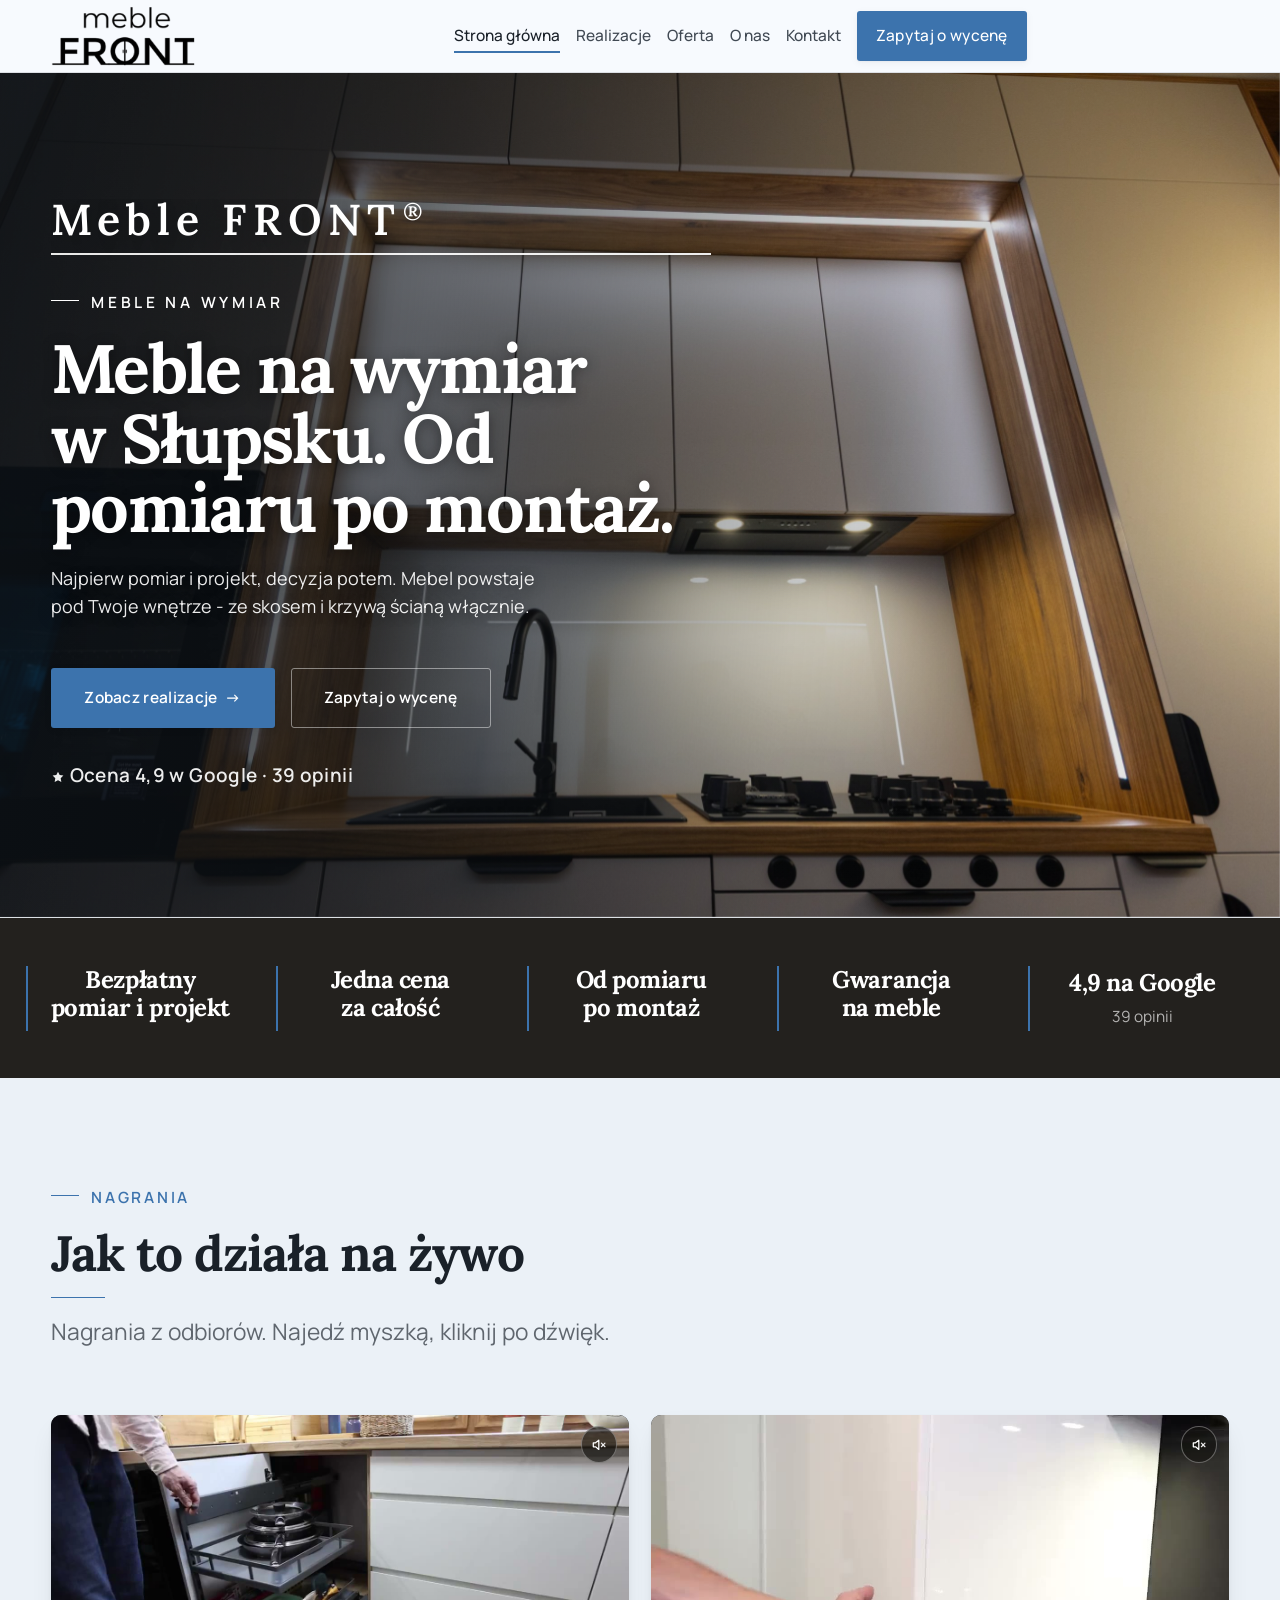
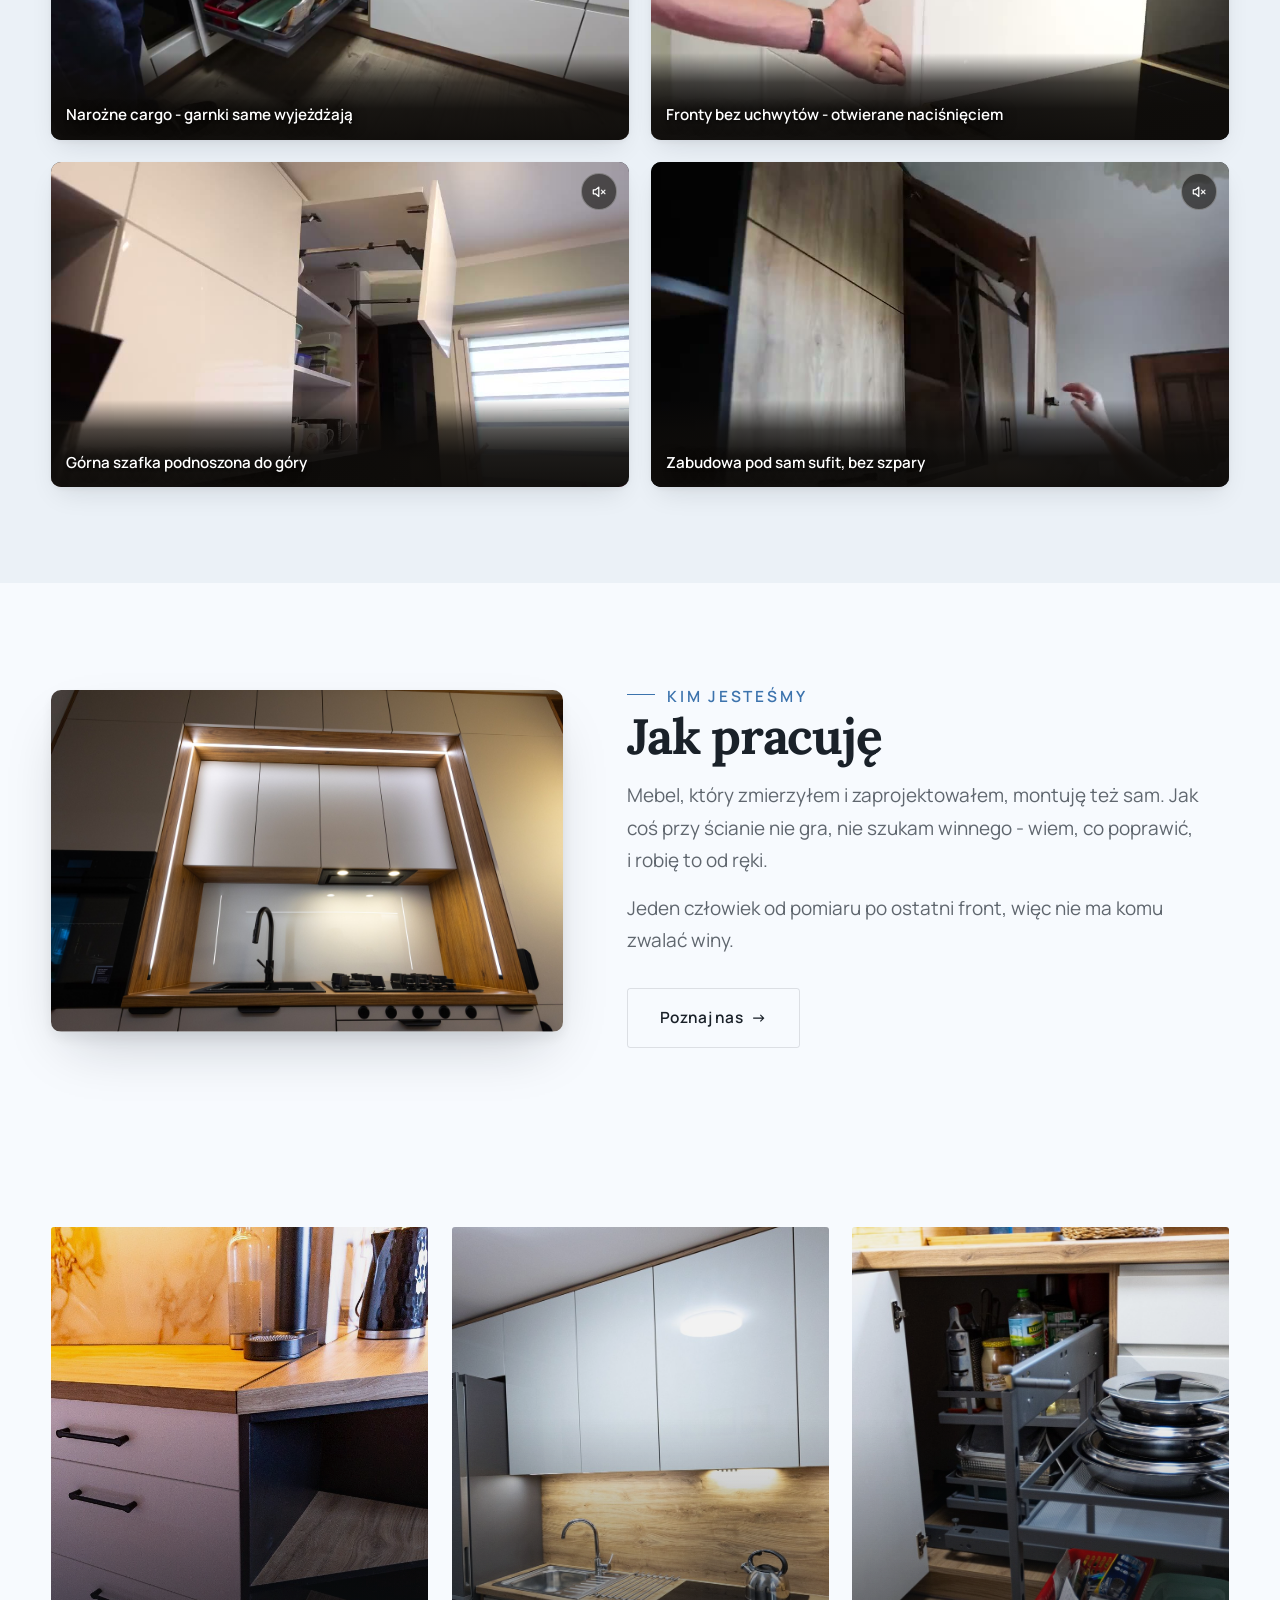
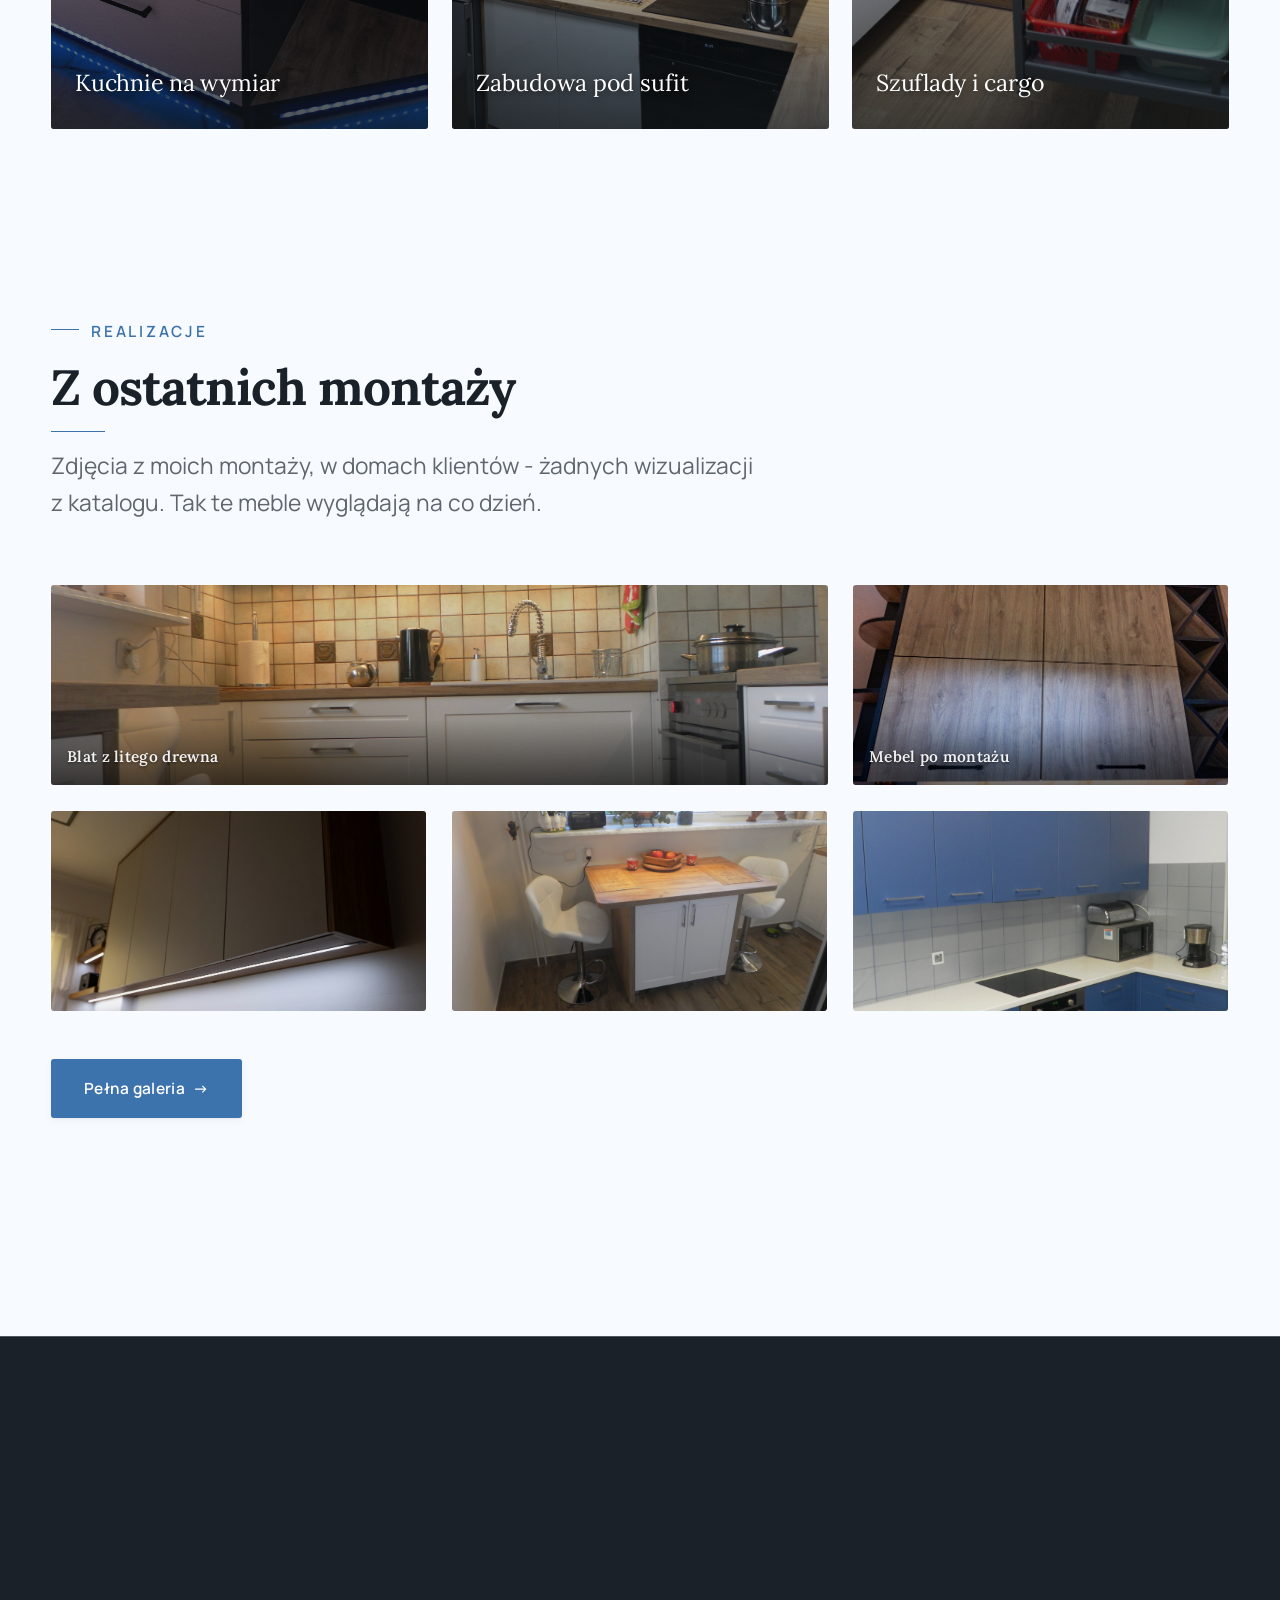
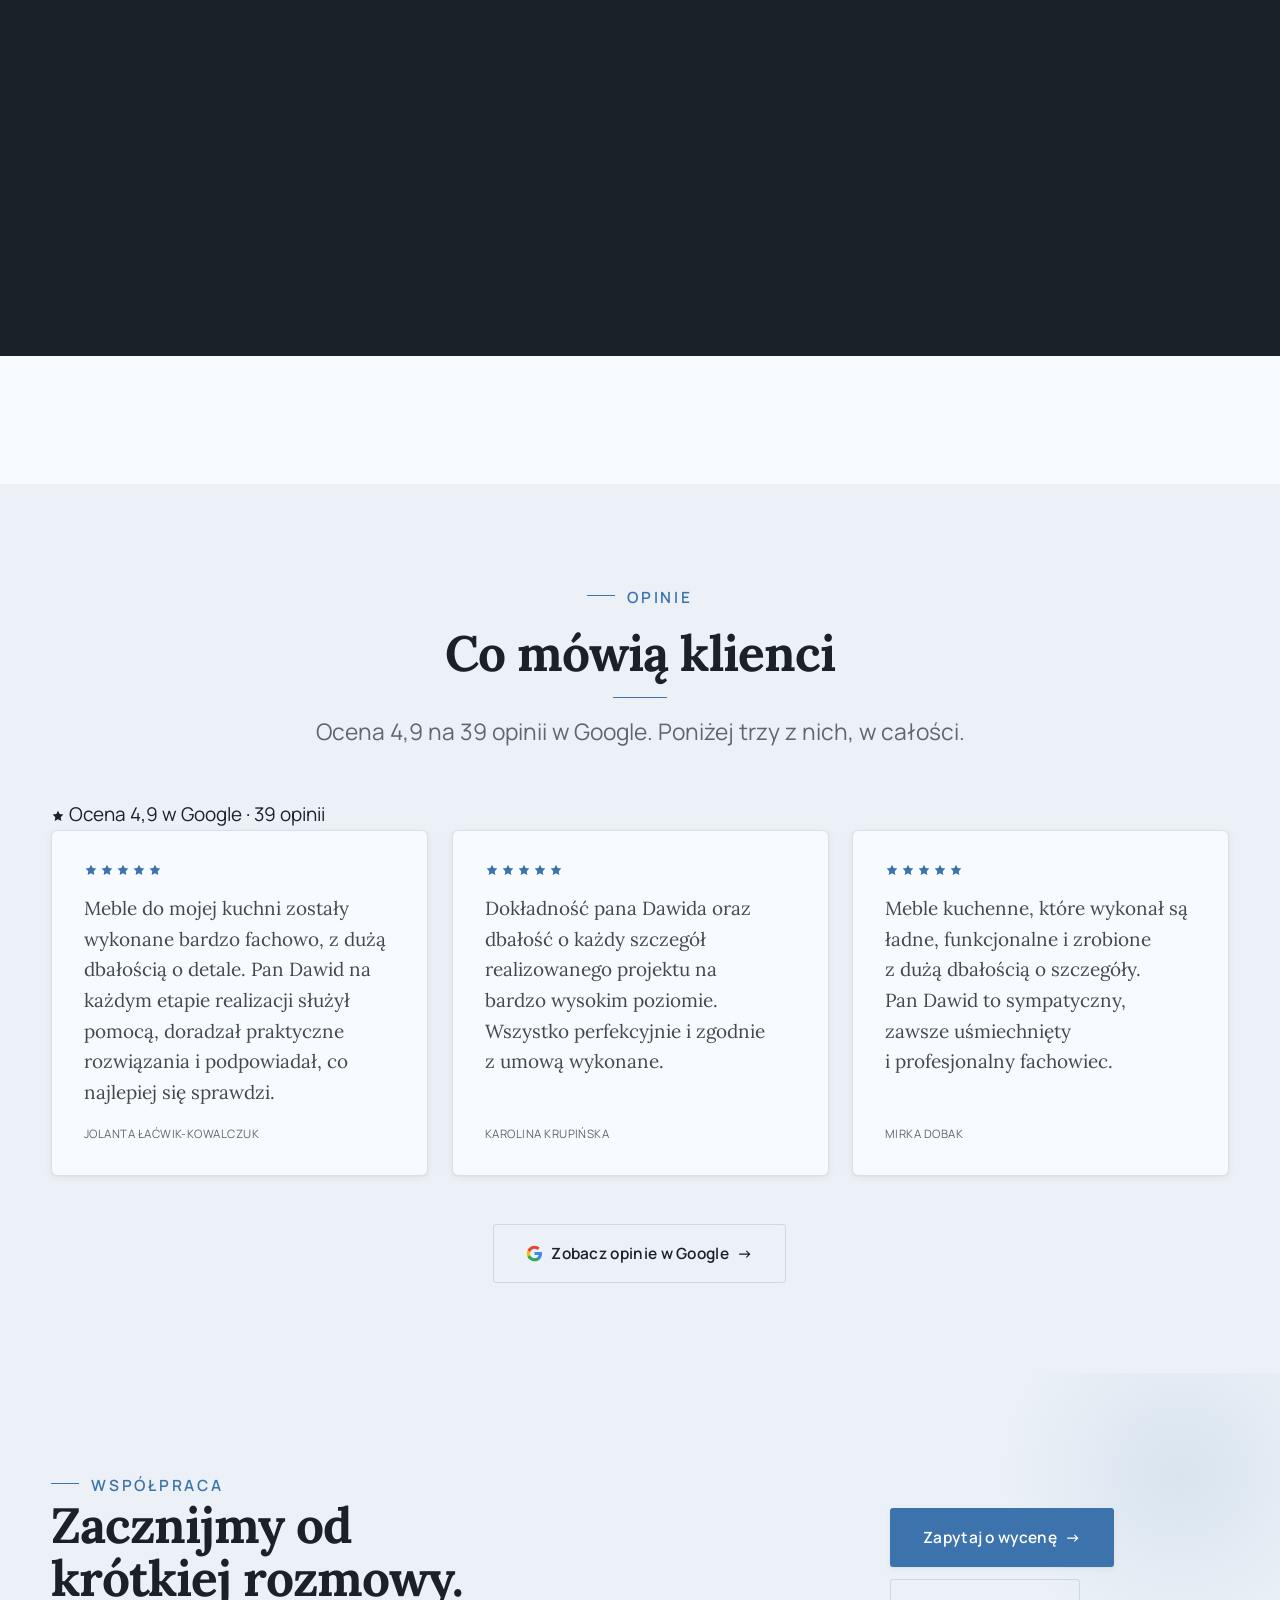
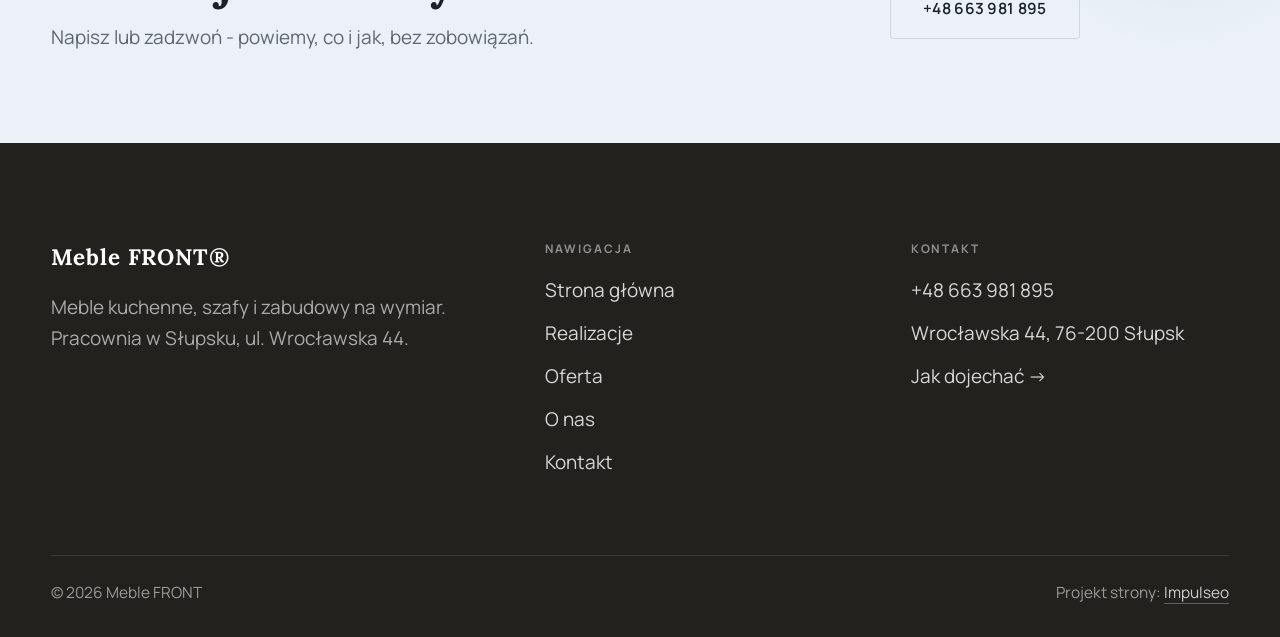
==== commit 55a54724: "Odstepy przycisku w menu (lekcja 2026-08-06-012) Co-Authored-By: Claude Opus 5 (1M context) <noreply" ====
--- a/index.html
+++ b/index.html
@@ -17,7 +17,7 @@
 <link rel="preconnect" href="https://fonts.googleapis.com">
 <link rel="preconnect" href="https://fonts.gstatic.com" crossorigin>
 <link href="https://fonts.googleapis.com/css2?family=Lora:wght@500;600;700&family=Manrope:wght@400;500;600&display=swap" rel="stylesheet">
-<link rel="stylesheet" href="assets/styles.css?v=7">
+<link rel="stylesheet" href="assets/styles.css?v=8">
 </head>
 <body>
 
--- a/assets/styles.css
+++ b/assets/styles.css
@@ -1367,3 +1367,7 @@
 /* znaczek Google przy linku do opinii — bramka [opinie-google] */
 .op-google{display:inline-flex;align-items:center;gap:.5rem}
 .op-google .op-g-ico{flex:0 0 auto;display:block}
+
+/* Lekcja 2026-08-06-012: `.nav a` (specyficzność 0,3,2) bije `.btn` i przycisk w menu
+   dostawał ciasny padding — „Zapytaj o wycenę" wyglądał jak przyklejony do ramki. */
+.nav .nav-links a.btn{padding:11px 18px}
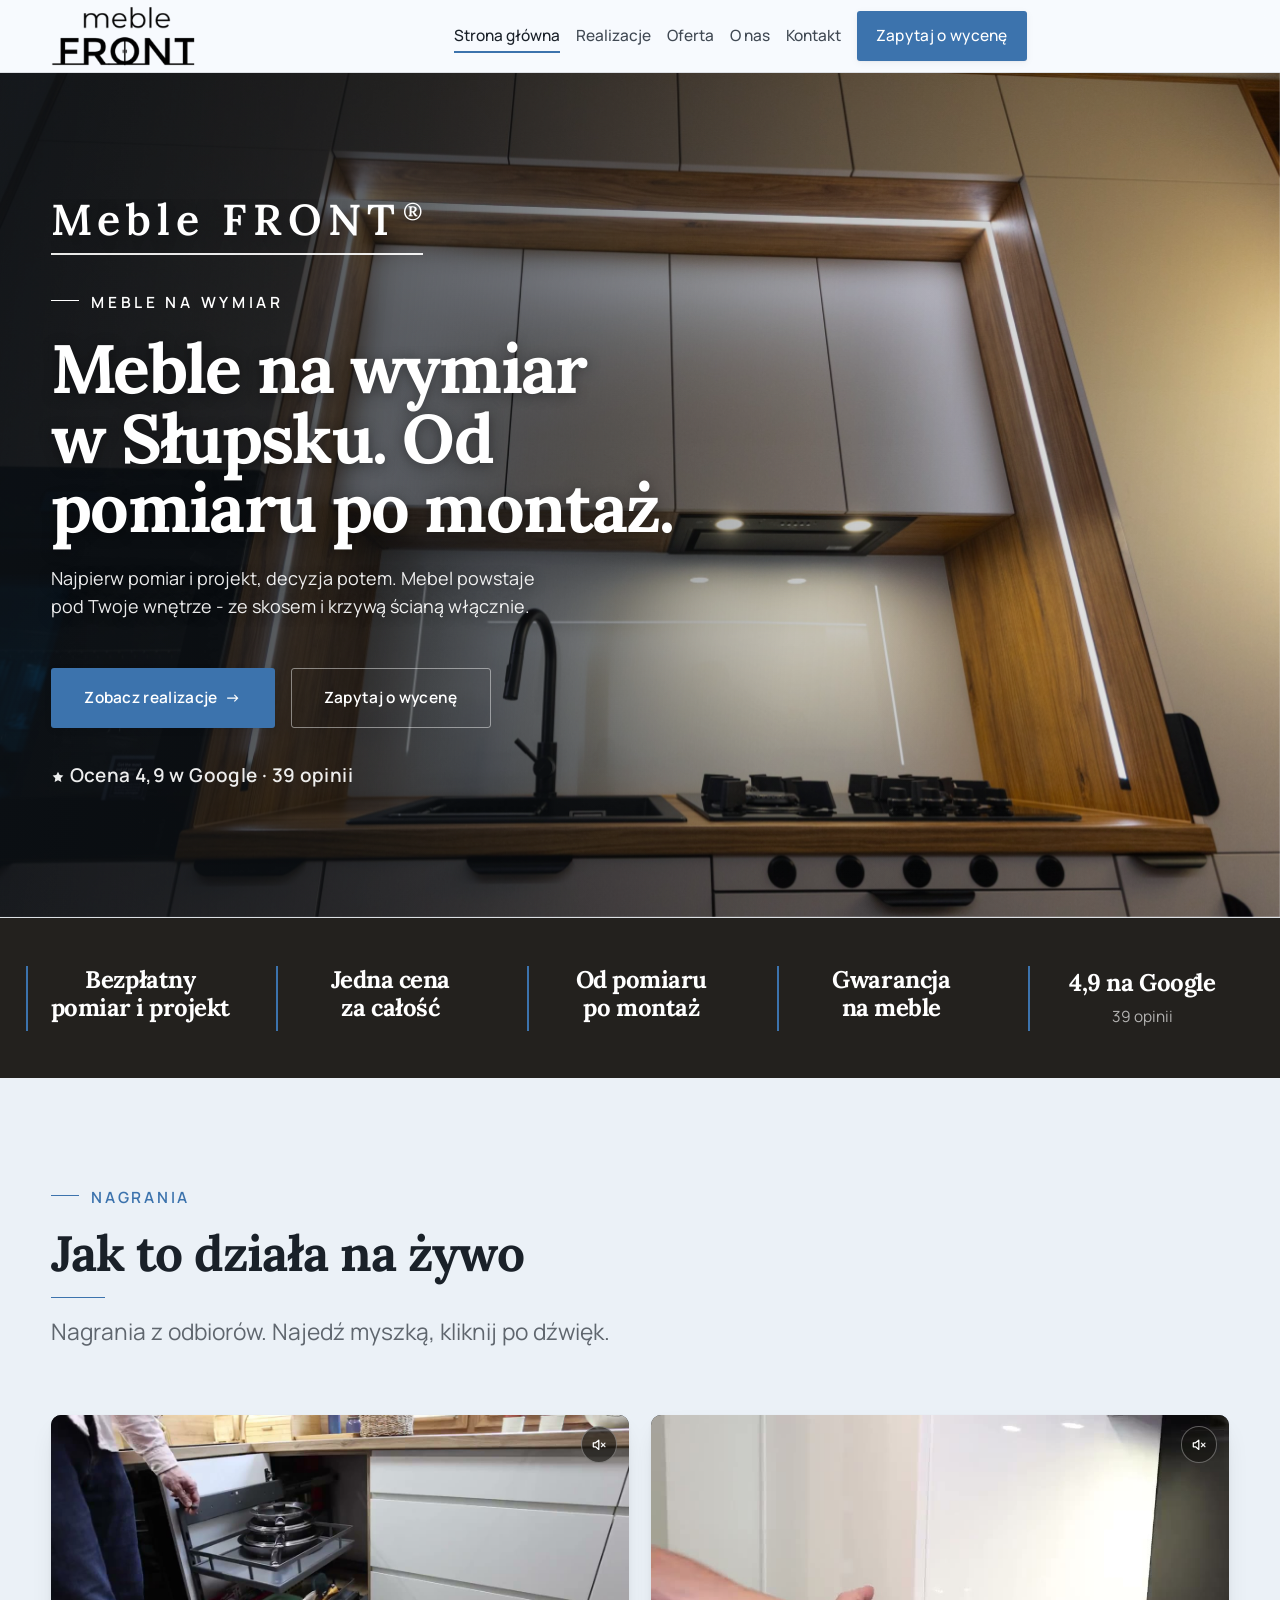
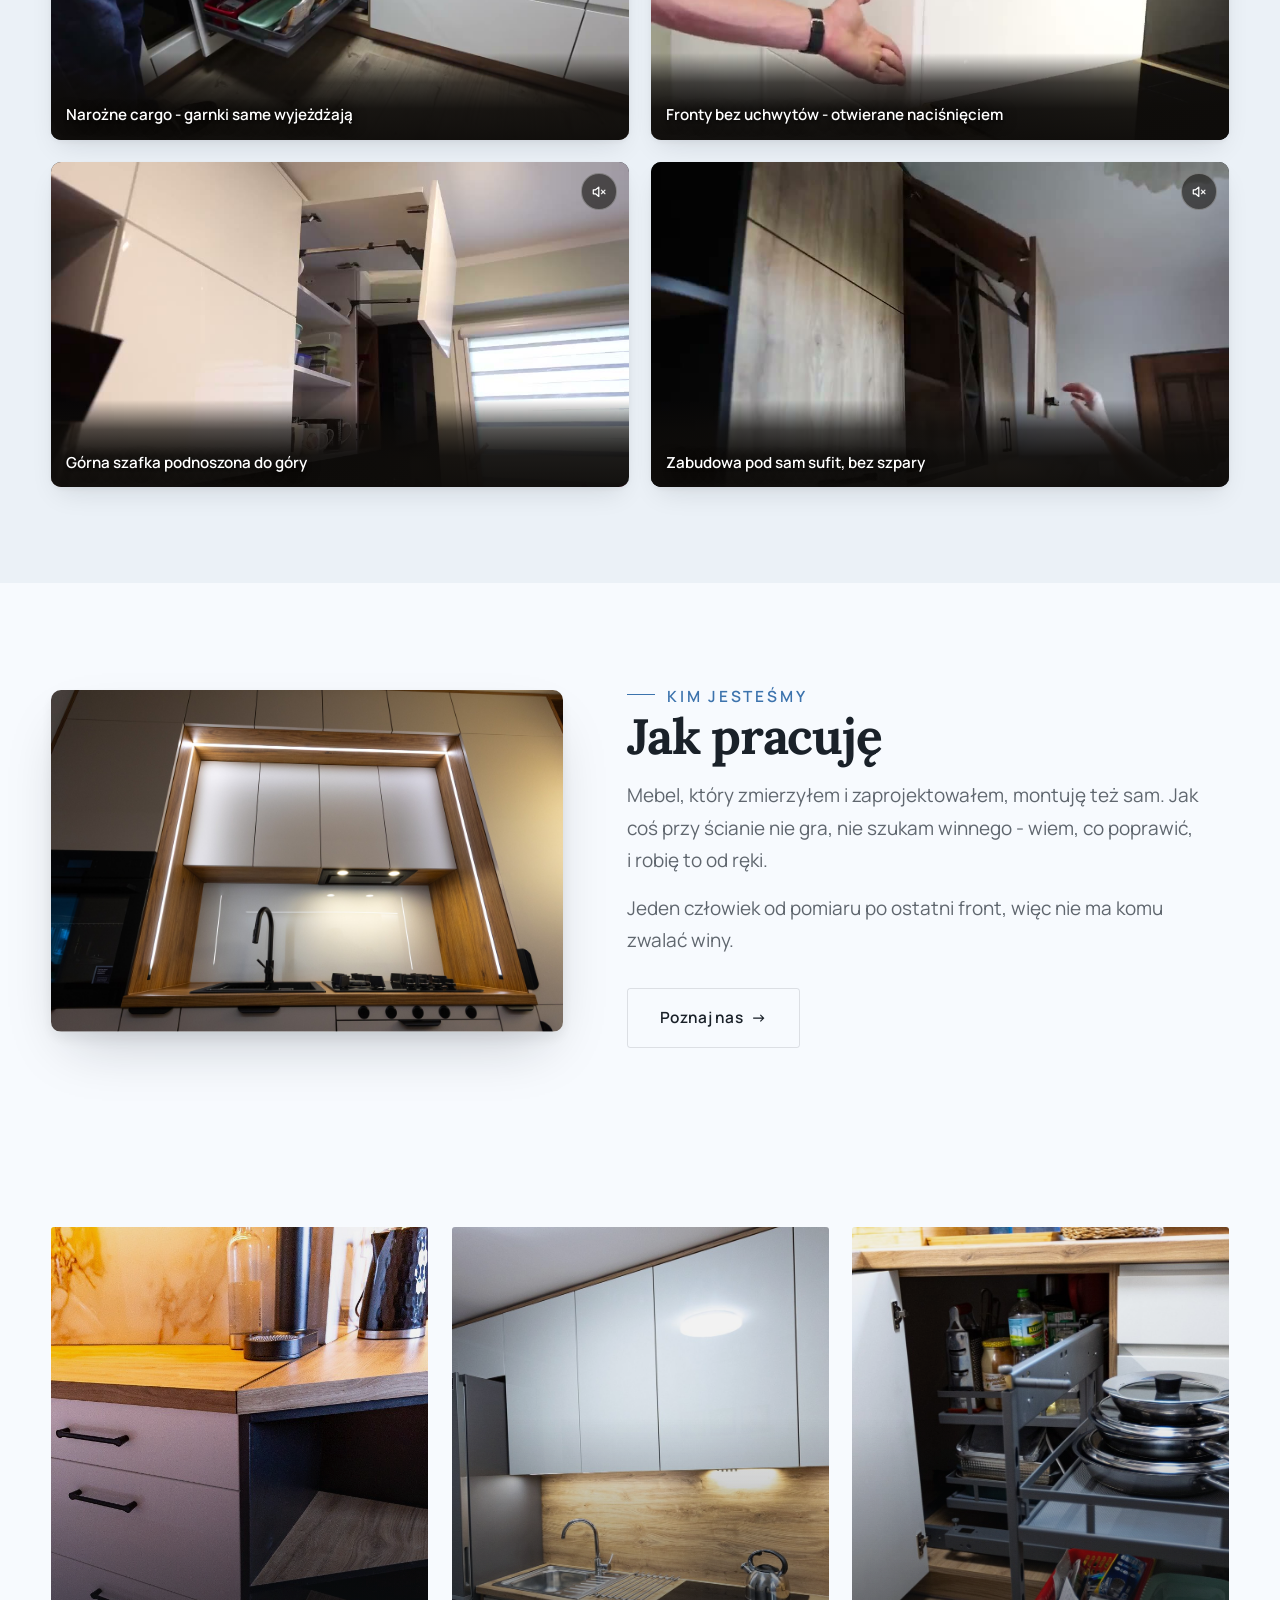
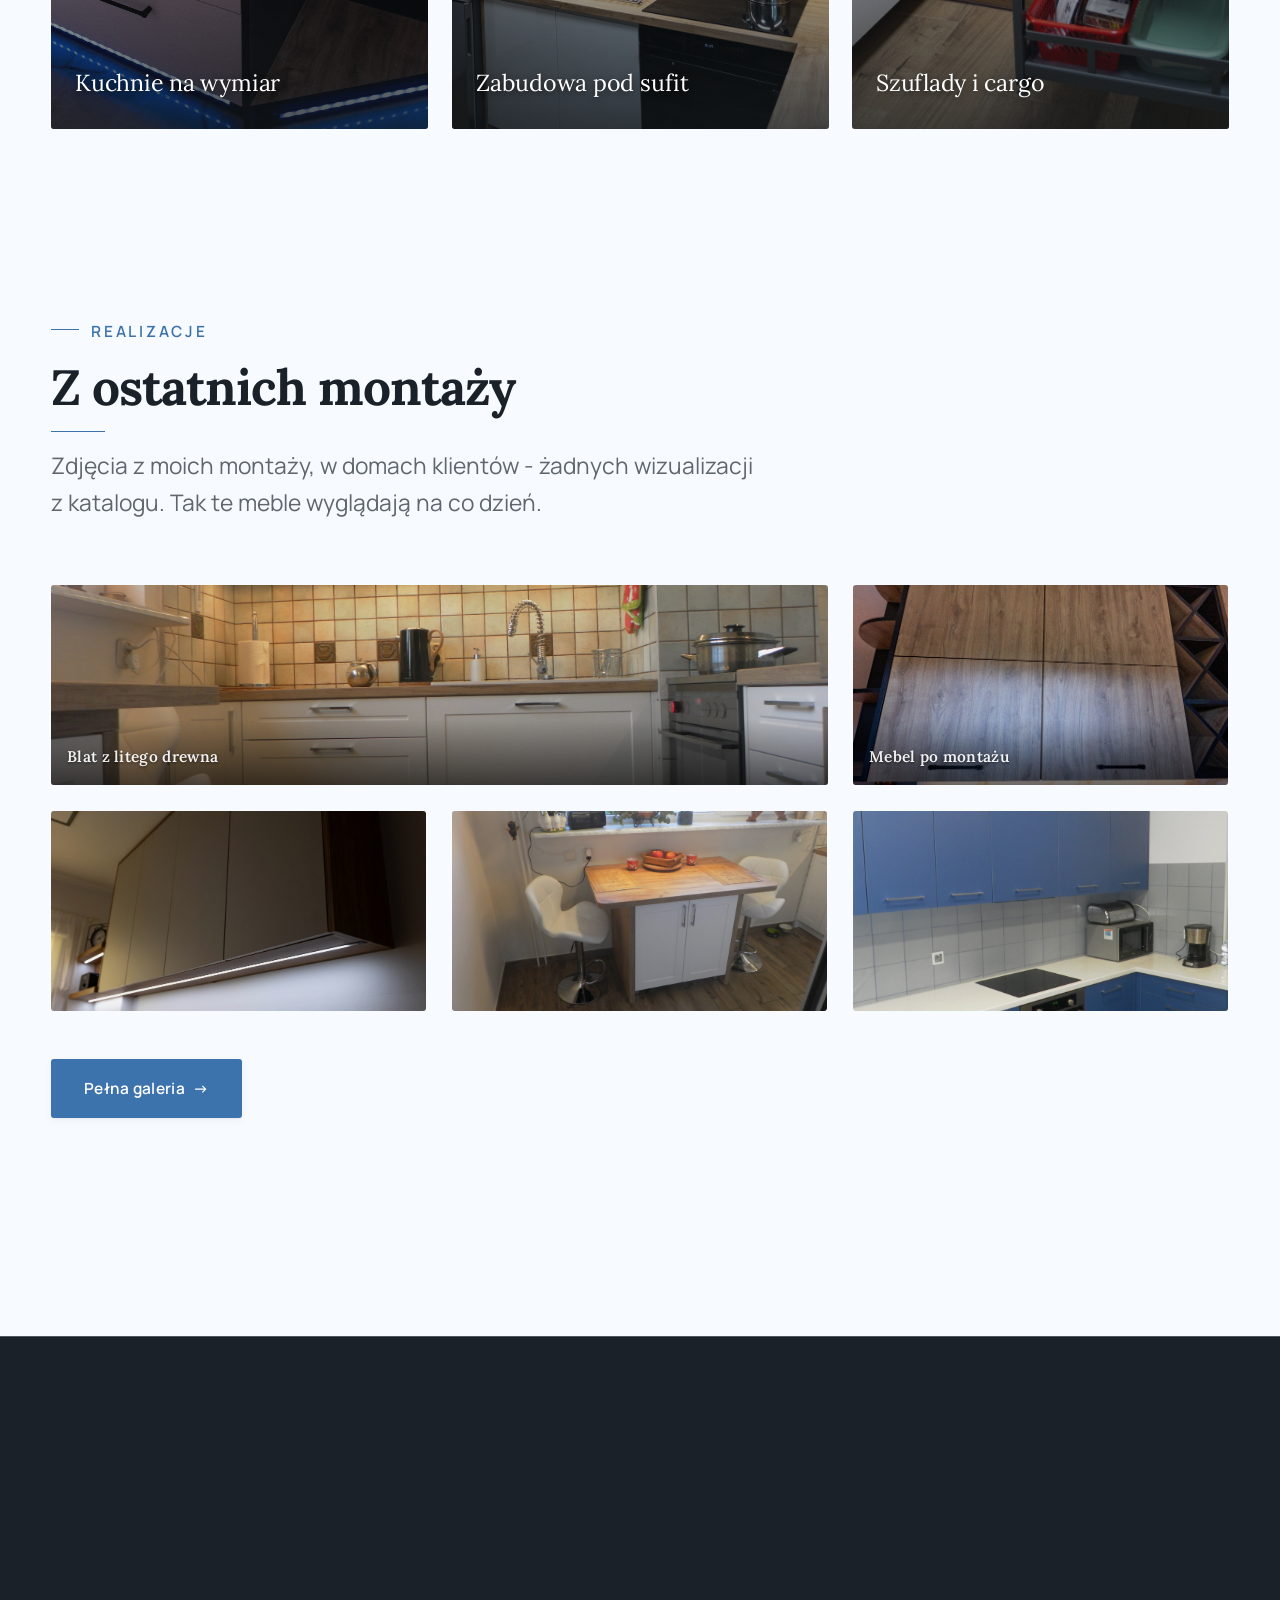
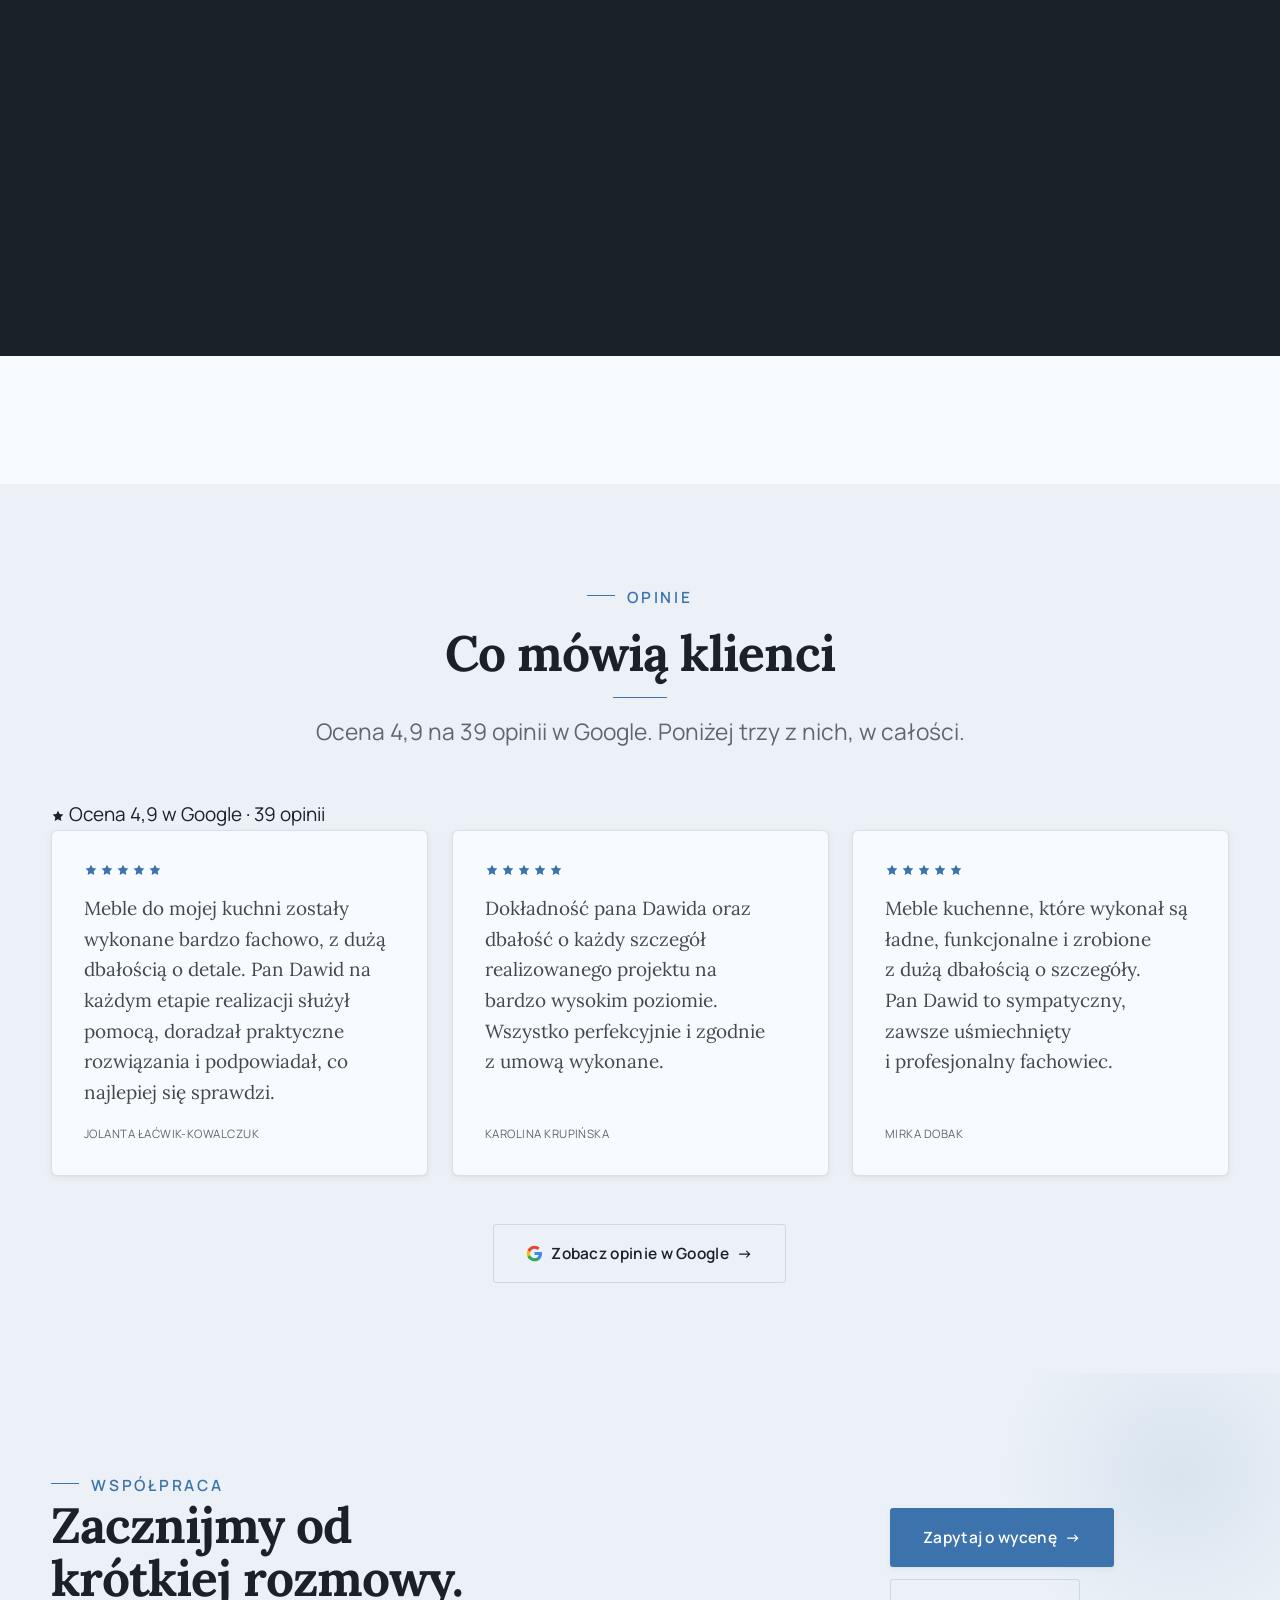
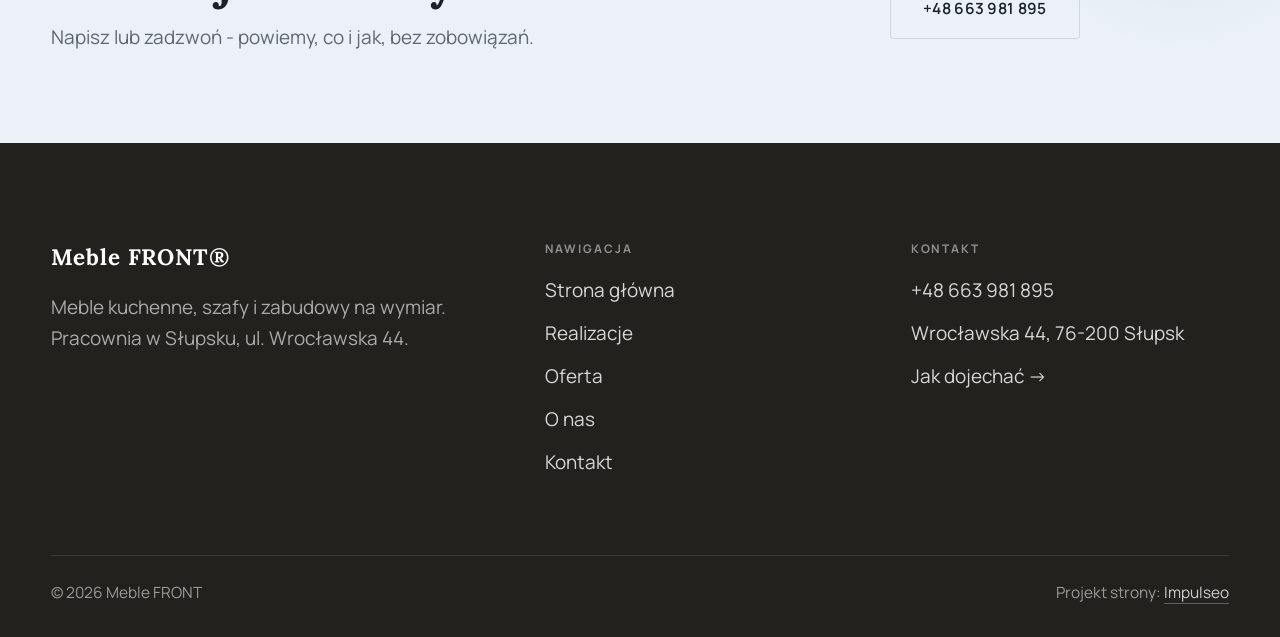
==== commit 5adbe460: "Podkreslenie marki tylko pod napisem (specyficznosc selektora) Co-Authored-By: Claude Opus 5 (1M con" ====
--- a/index.html
+++ b/index.html
@@ -17,7 +17,7 @@
 <link rel="preconnect" href="https://fonts.googleapis.com">
 <link rel="preconnect" href="https://fonts.gstatic.com" crossorigin>
 <link href="https://fonts.googleapis.com/css2?family=Lora:wght@500;600;700&family=Manrope:wght@400;500;600&display=swap" rel="stylesheet">
-<link rel="stylesheet" href="assets/styles.css?v=8">
+<link rel="stylesheet" href="assets/styles.css?v=9">
 </head>
 <body>
 
--- a/assets/styles.css
+++ b/assets/styles.css
@@ -1371,3 +1371,8 @@
 /* Lekcja 2026-08-06-012: `.nav a` (specyficzność 0,3,2) bije `.btn` i przycisk w menu
    dostawał ciasny padding — „Zapytaj o wycenę" wyglądał jak przyklejony do ramki. */
 .nav .nav-links a.btn{padding:11px 18px}
+
+/* Podkreślenie ma kończyć się na literach, nie ciągnąć przez cały wiersz:
+   reguła `.bm-line > span{display:block}` (0,3,1) bije samą klasę (0,3,0), więc
+   inline-block trzeba nadać z tą samą siłą selektora. */
+.hero-cine .brandmark .bm-line > span.bm-nazwa{display:inline-block}
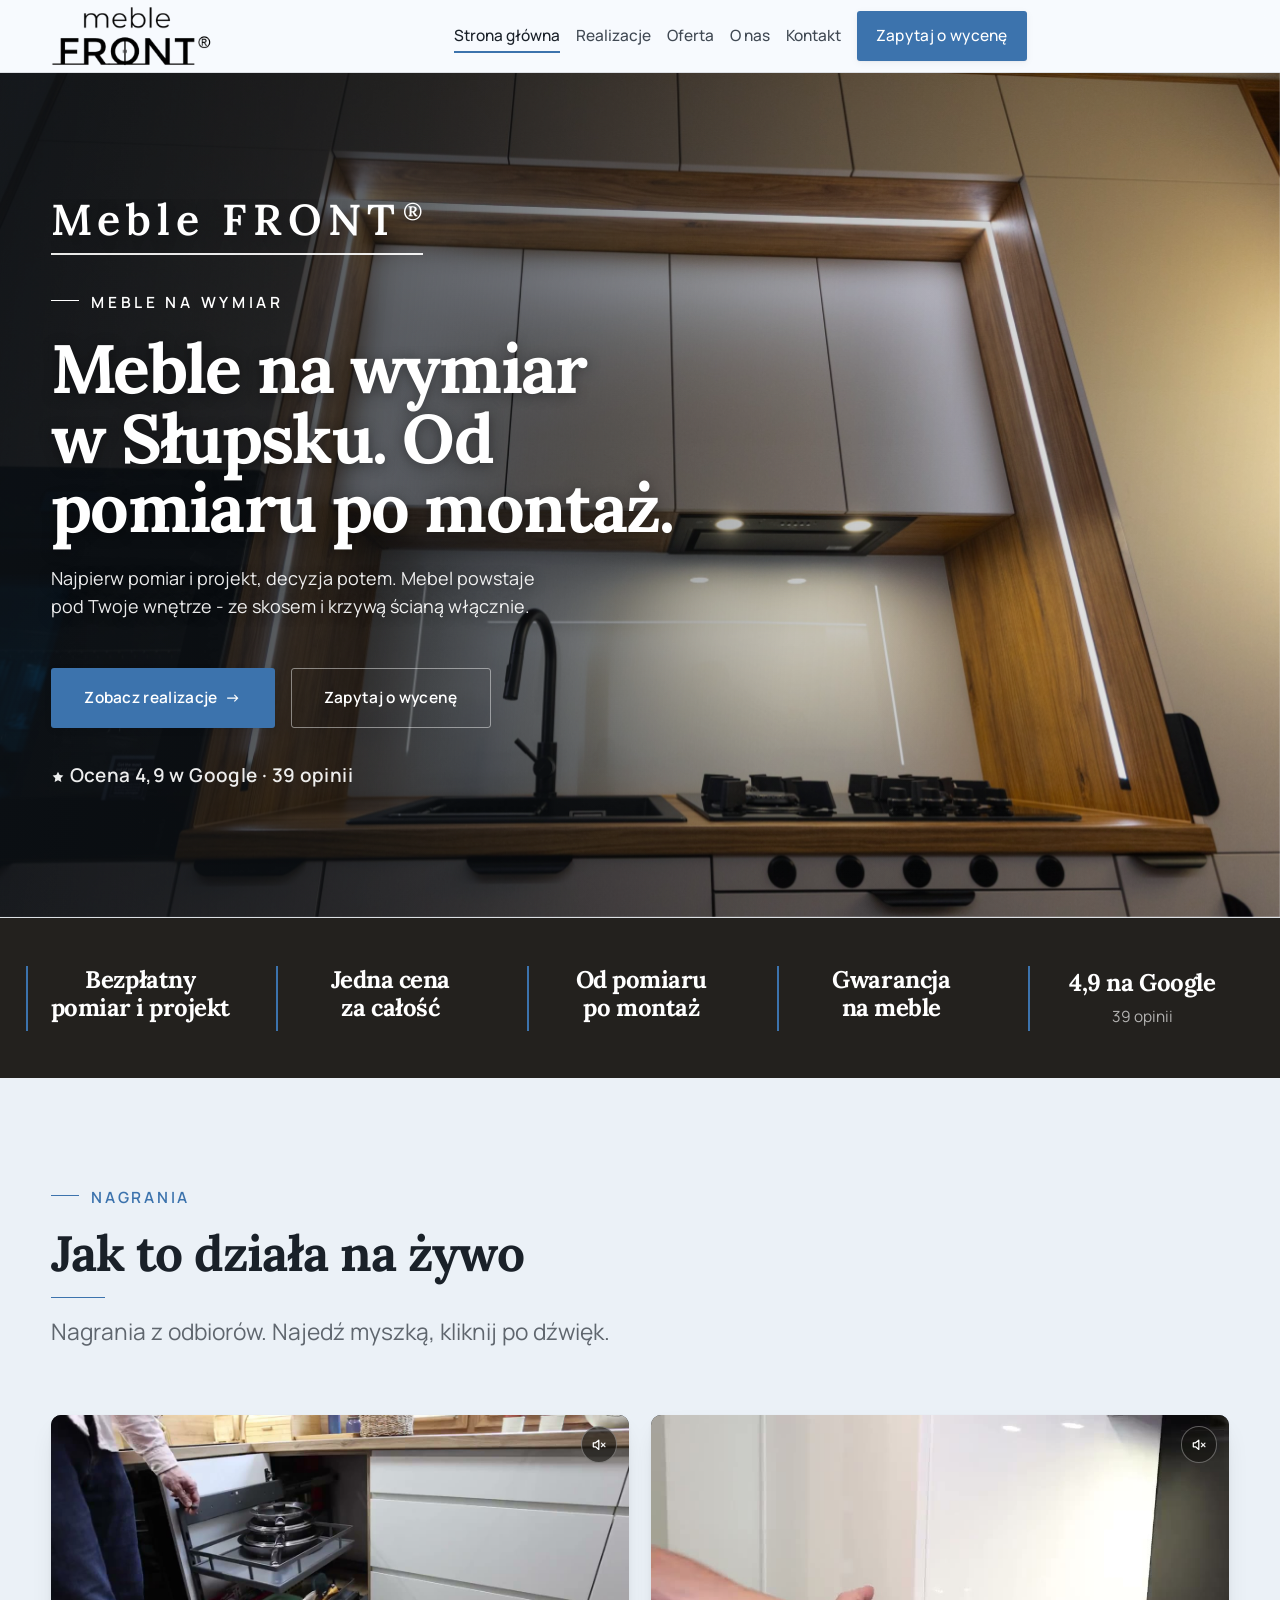
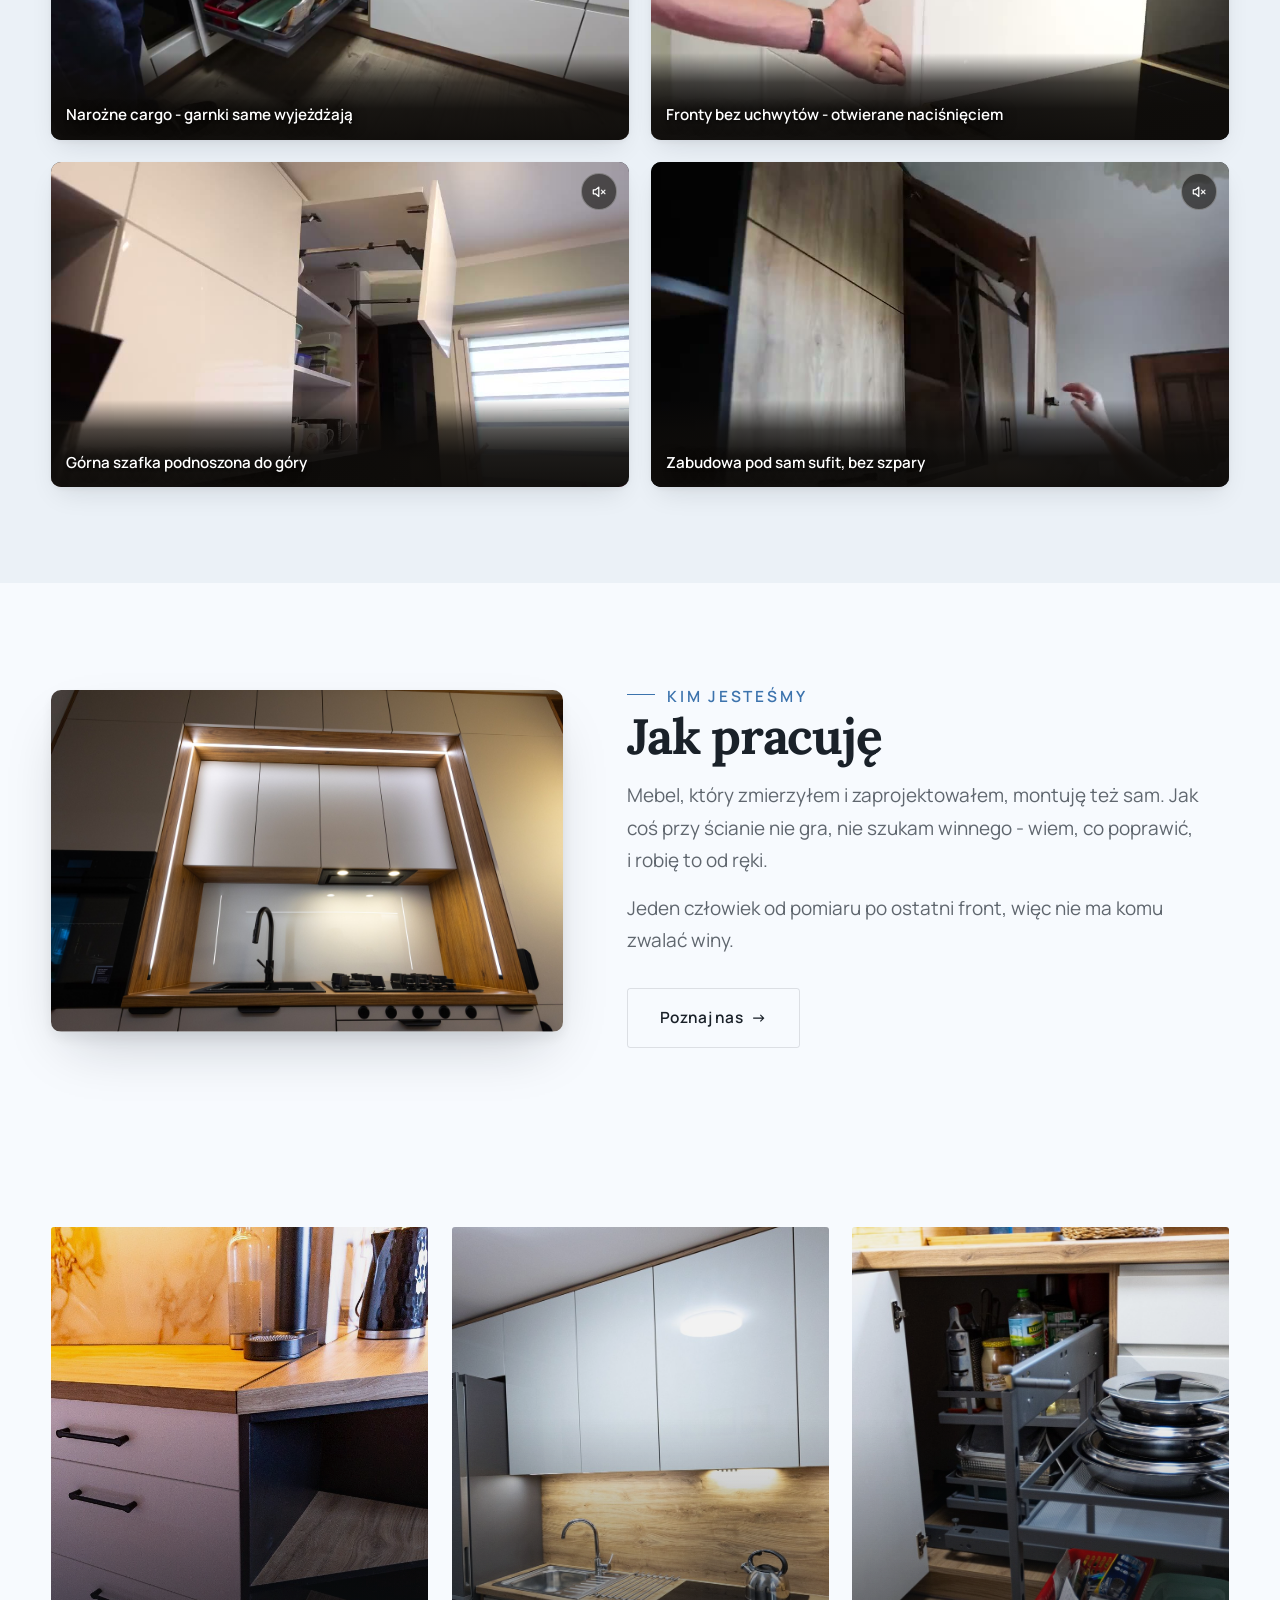
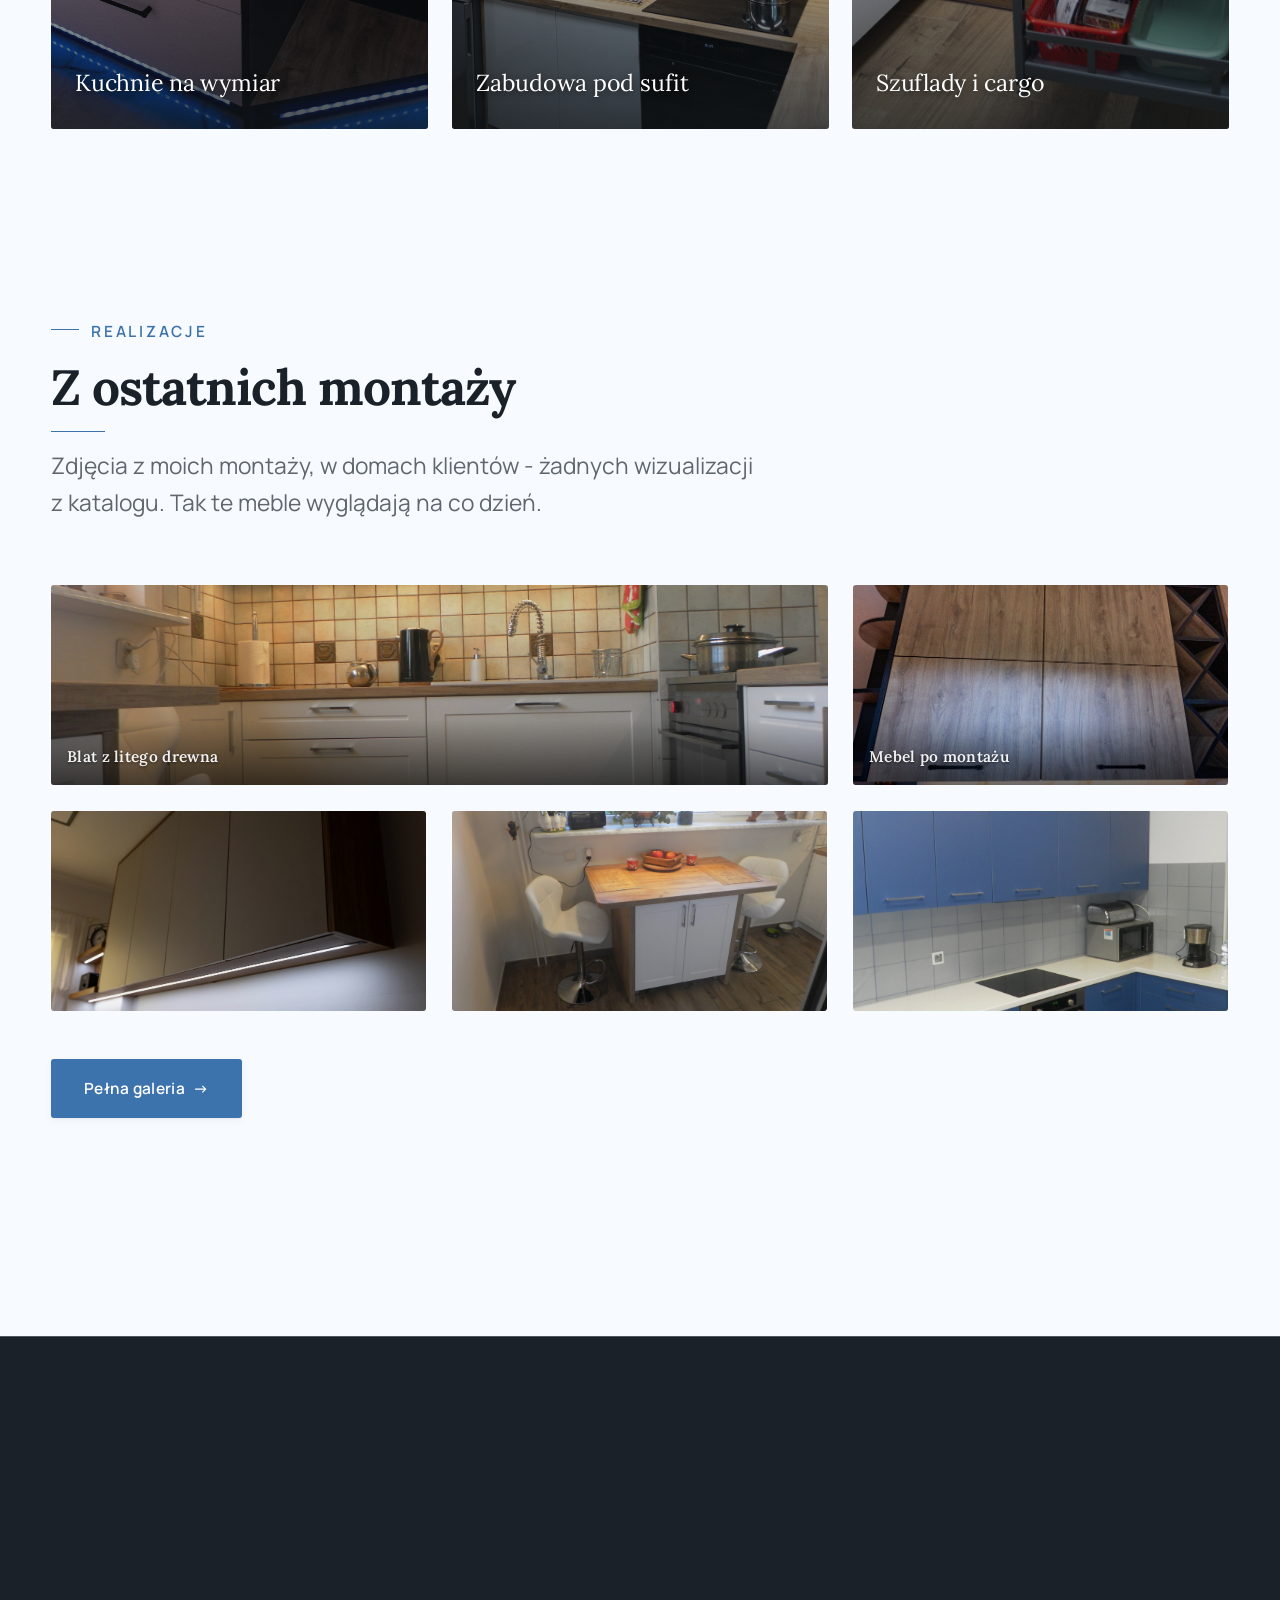
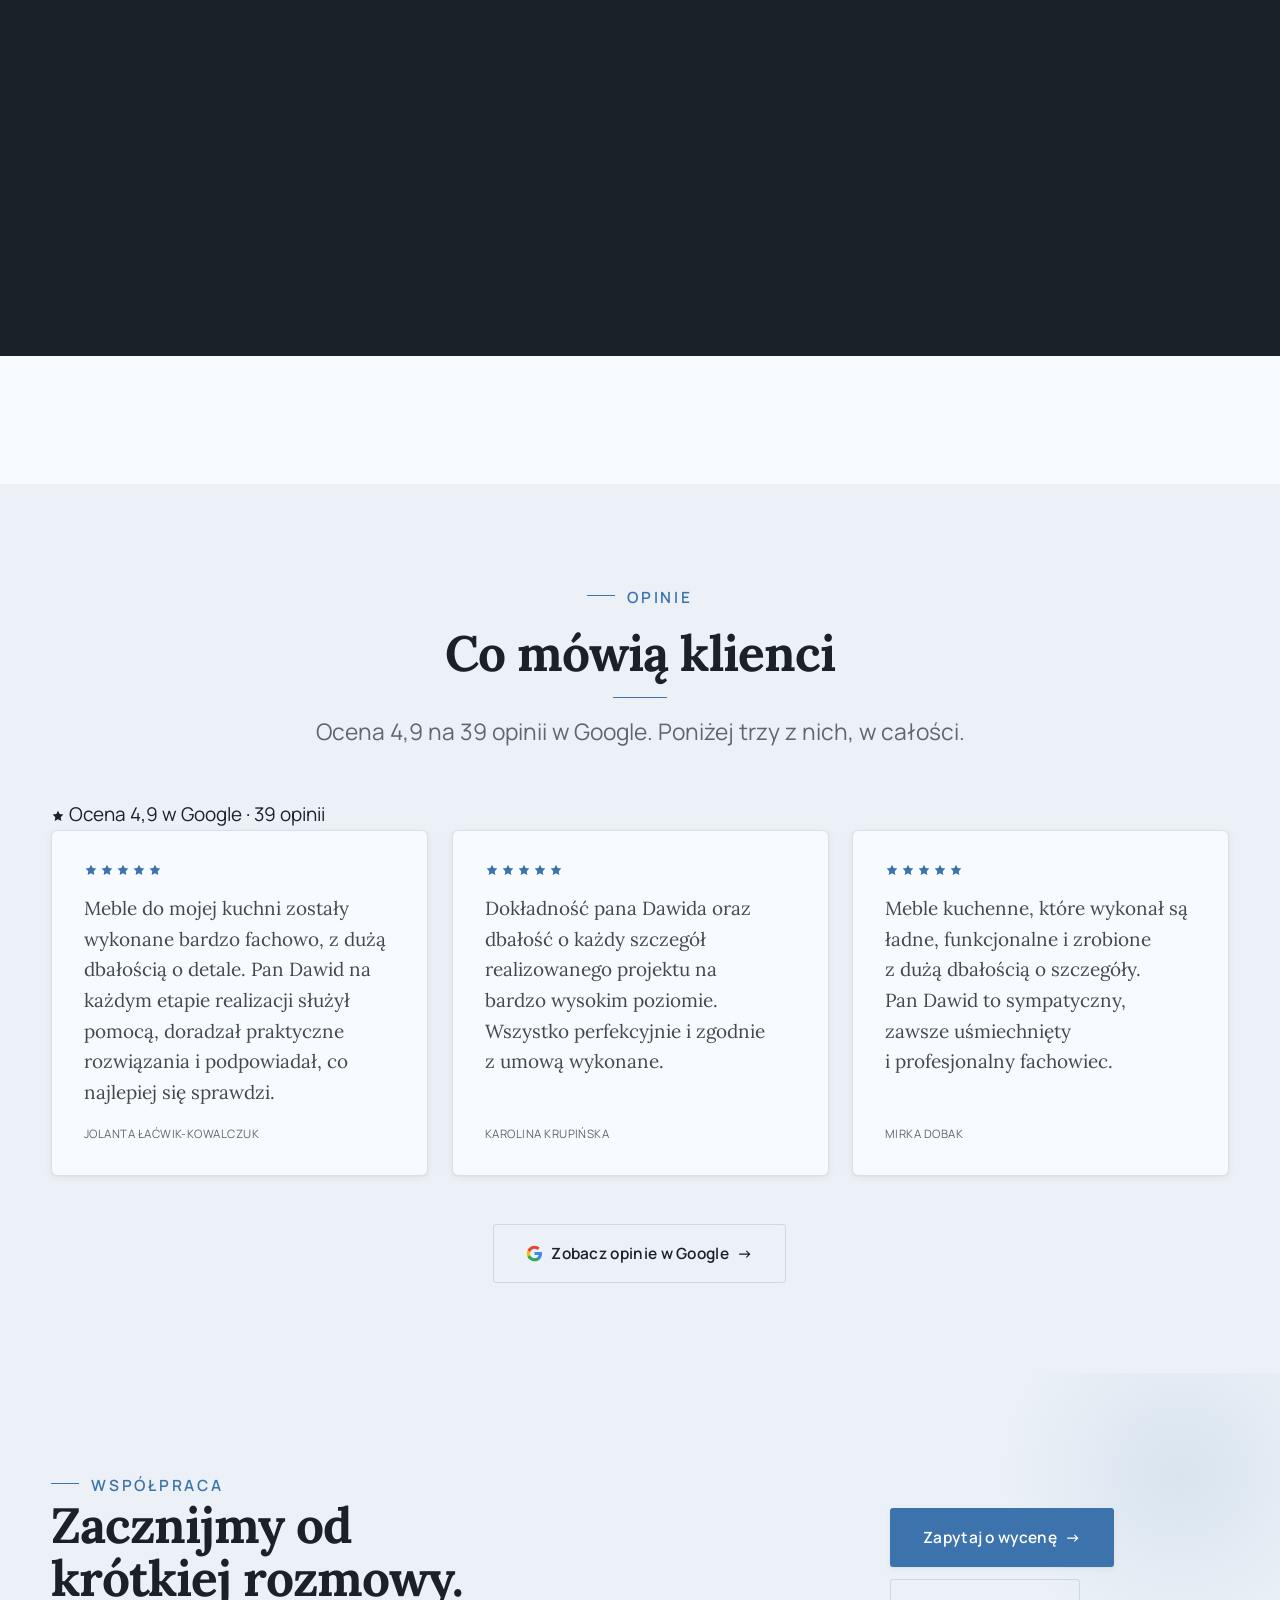
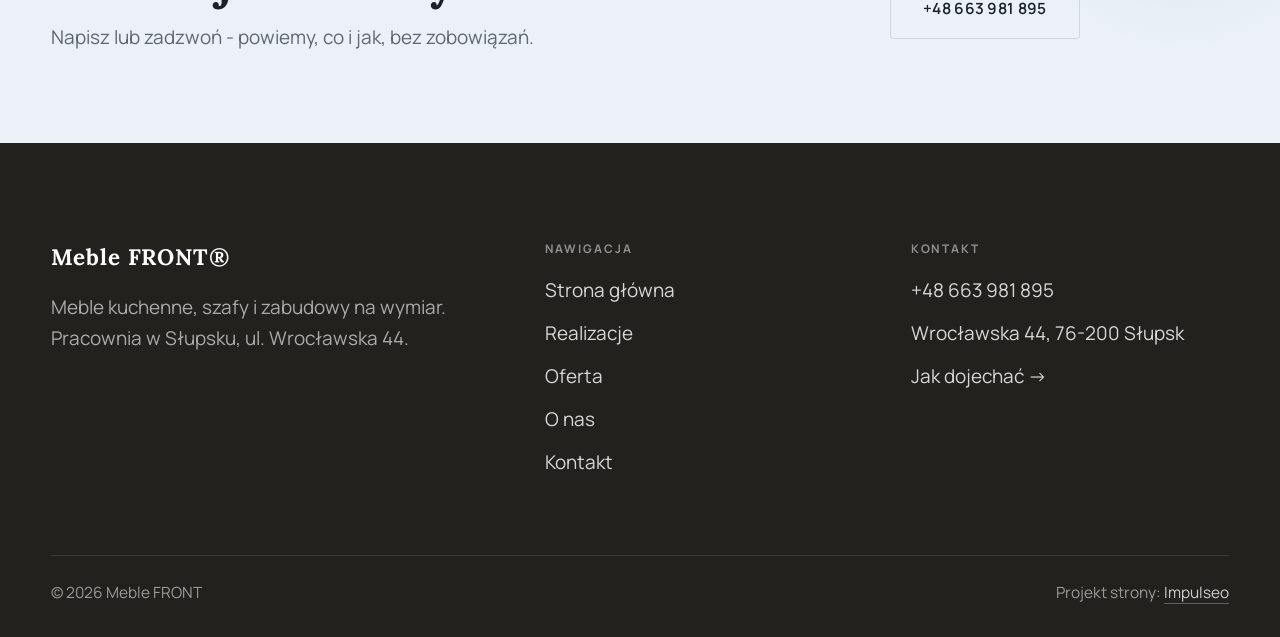
==== commit e0397eaa: "Znak (R) w samym logo (nagłówek) — prosba klienta Co-Authored-By: Claude Opus 5 (1M context) <norepl" ====
--- a/index.html
+++ b/index.html
@@ -17,13 +17,13 @@
 <link rel="preconnect" href="https://fonts.googleapis.com">
 <link rel="preconnect" href="https://fonts.gstatic.com" crossorigin>
 <link href="https://fonts.googleapis.com/css2?family=Lora:wght@500;600;700&family=Manrope:wght@400;500;600&display=swap" rel="stylesheet">
-<link rel="stylesheet" href="assets/styles.css?v=9">
+<link rel="stylesheet" href="assets/styles.css?v=10">
 </head>
 <body>
 
 <header class="nav">
   <div class="wrap nav-inner">
-    <a class="brand brand-has-logo" href="index.html"><img class="brand-logo" src="img/logo.png" alt="Meble FRONT"></a>
+    <a class="brand brand-has-logo" href="index.html"><img class="brand-logo" src="img/logo-r.png" alt="Meble FRONT"></a>
     <nav class="nav-links">
       <a href="index.html" class="active">Strona główna</a>
       <a href="realizacje.html">Realizacje</a>
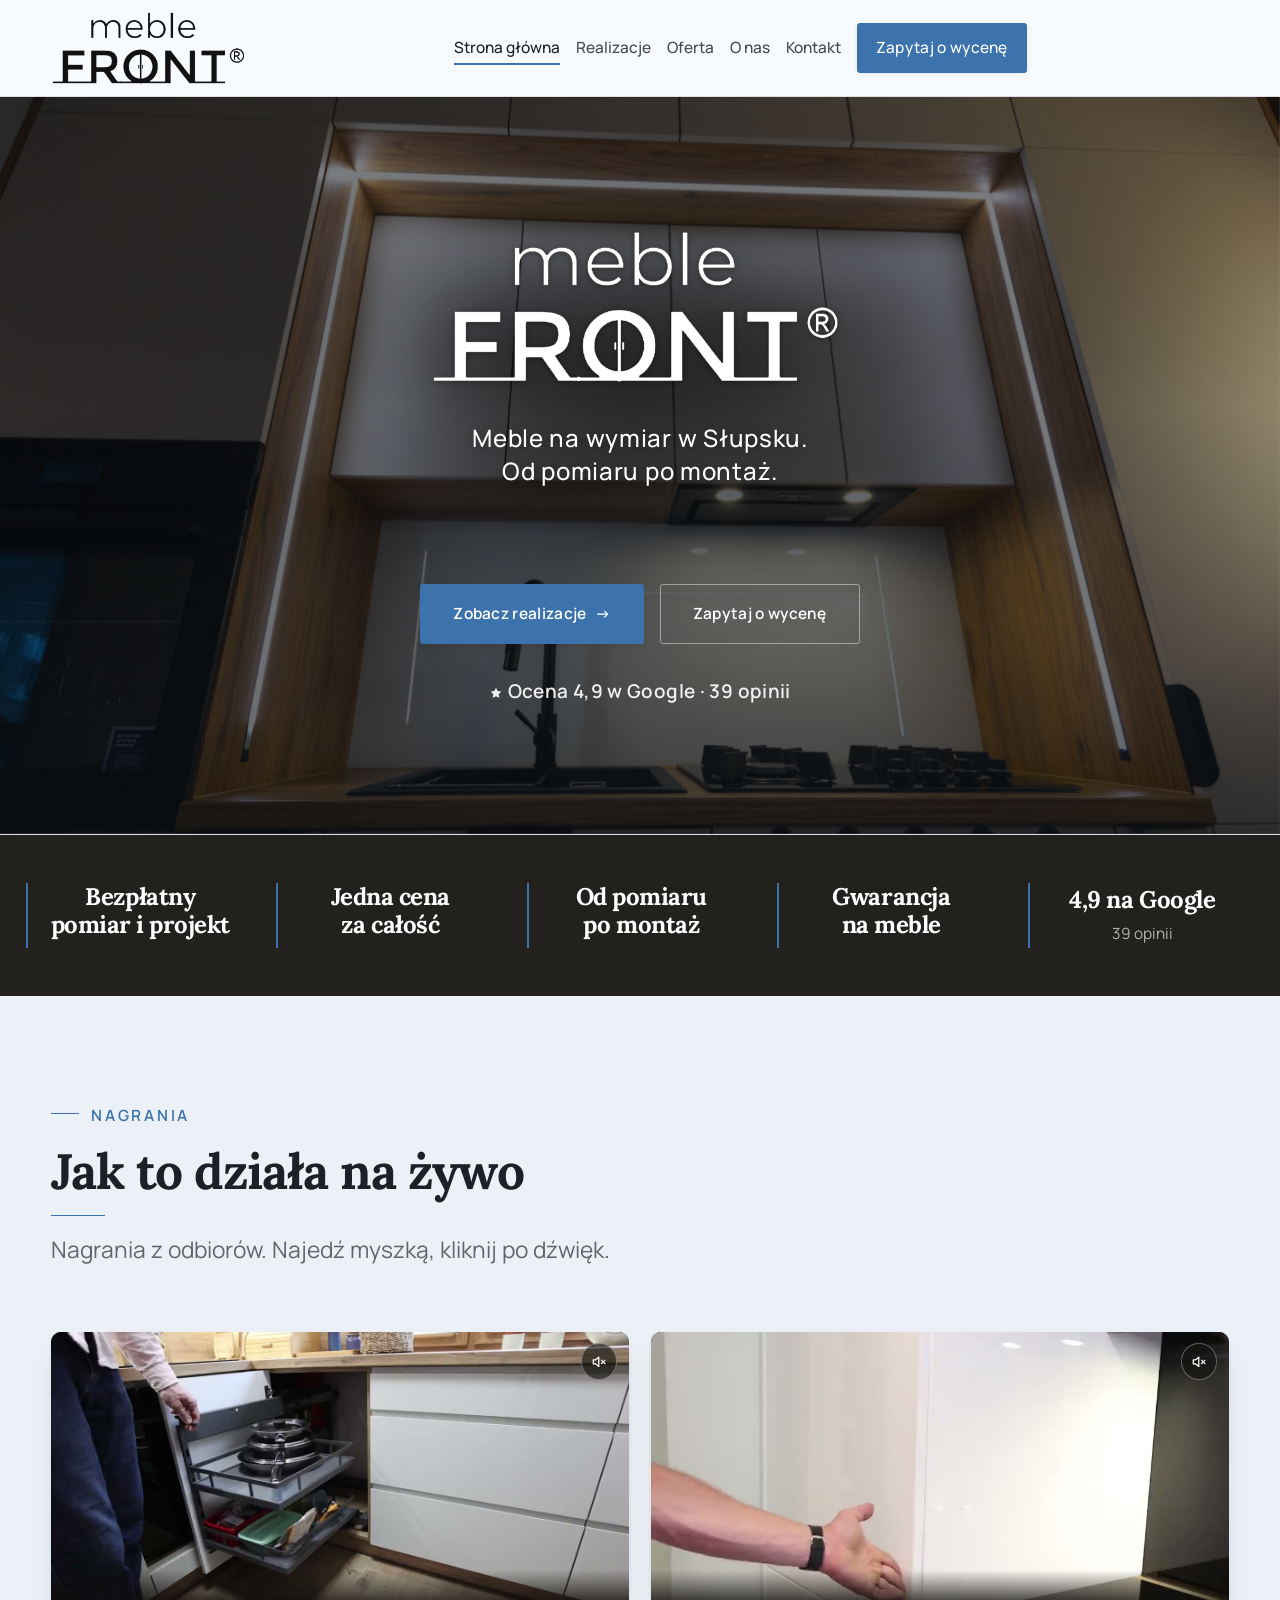
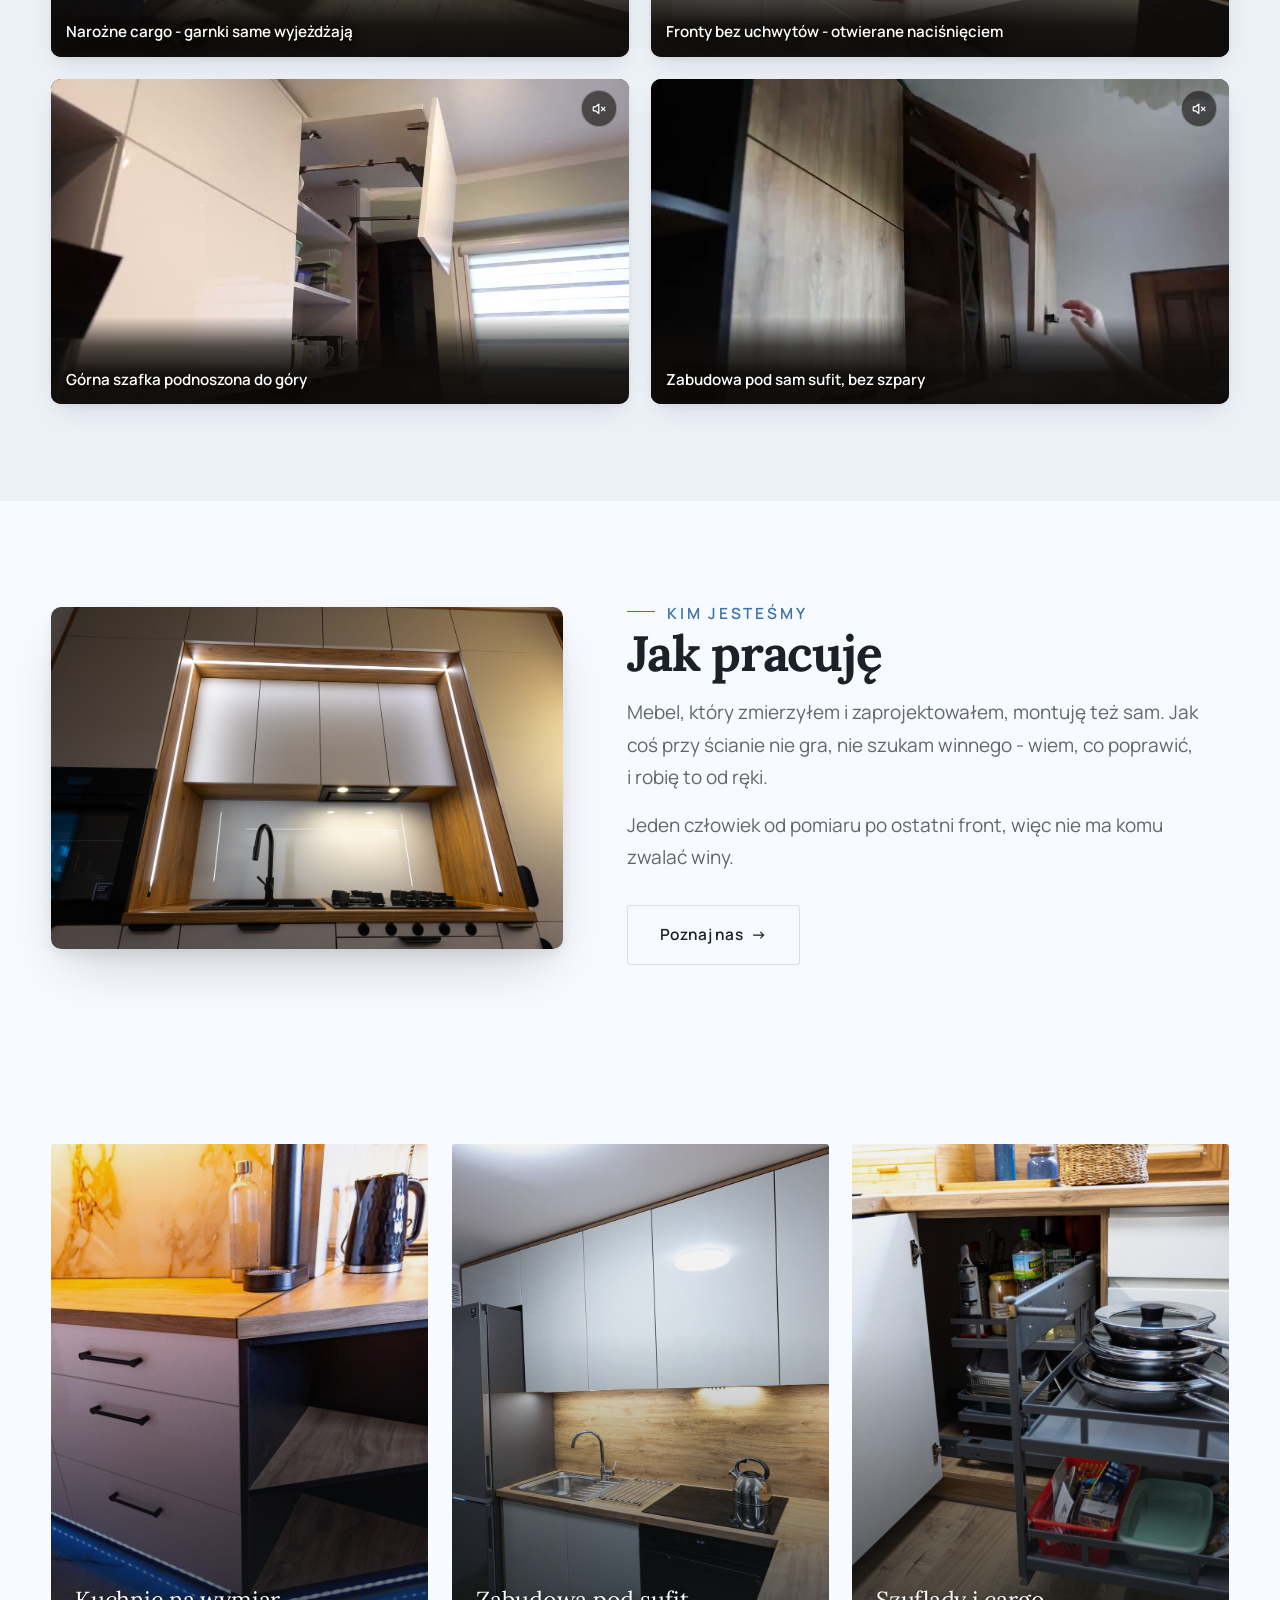
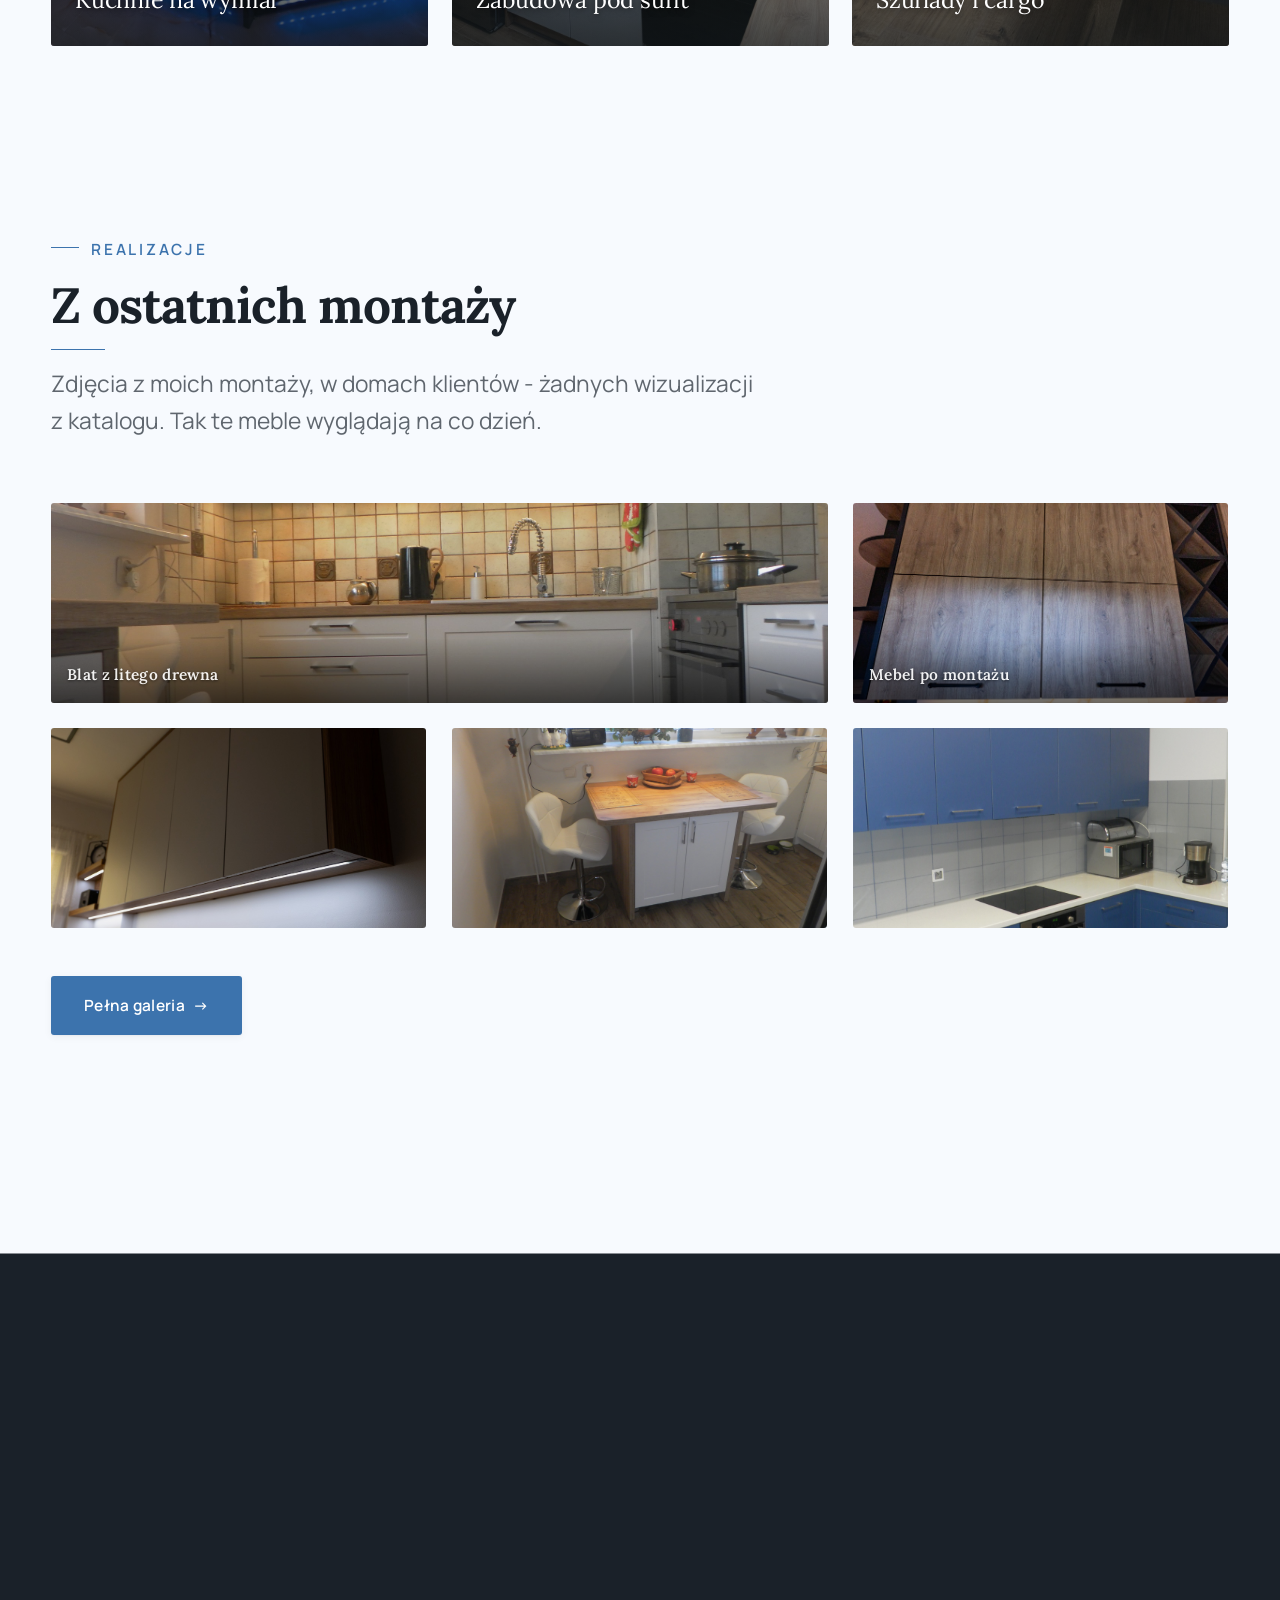
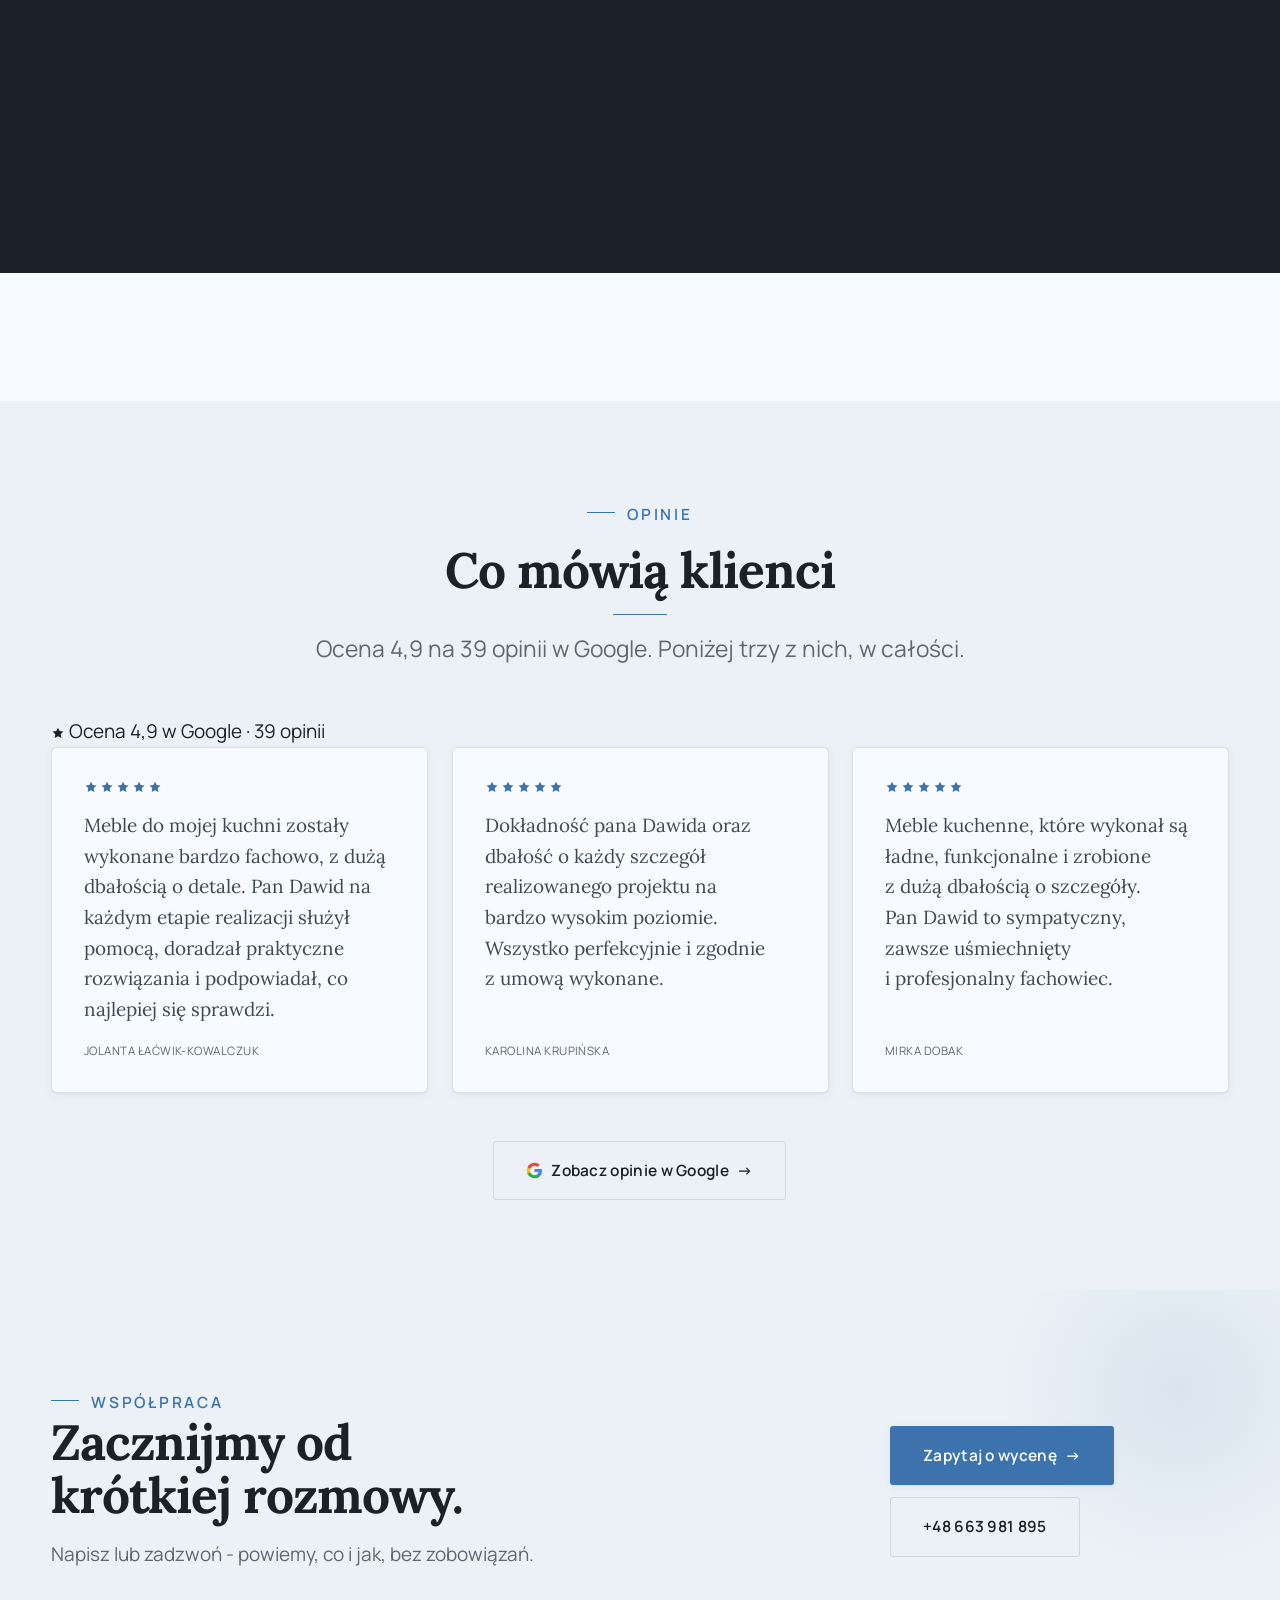
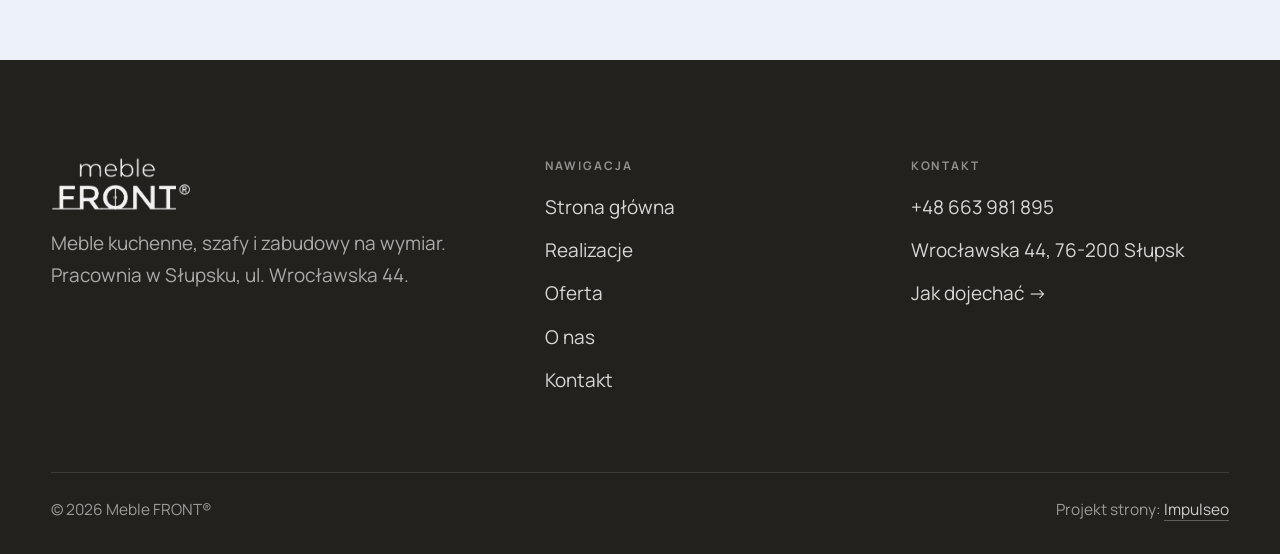
==== commit 854254dc: "Wejście z logo na środek + logo zamiast napisu (prośby Dawida, Meet 11.08) - pierwszy ekran: wielkie" ====
--- a/index.html
+++ b/index.html
@@ -17,9 +17,44 @@
 <link rel="preconnect" href="https://fonts.googleapis.com">
 <link rel="preconnect" href="https://fonts.gstatic.com" crossorigin>
 <link href="https://fonts.googleapis.com/css2?family=Lora:wght@500;600;700&family=Manrope:wght@400;500;600&display=swap" rel="stylesheet">
-<link rel="stylesheet" href="assets/styles.css?v=10">
+<link rel="stylesheet" href="assets/styles.css?v=12">
+<script>
+/* WEJŚCIE Z LOGO (prośba Dawida 11.08.2026) — skrypt w <head>, żeby strona nie mignęła
+   przed zasłoną. Overlay w CSS jest domyślnie wyłączony; włącza go dopiero ta klasa,
+   więc przy wyłączonym JS wejścia po prostu nie ma i nic się nie blokuje.
+   Pokazujemy RAZ na wizytę, nie przy każdej podstronie. */
+(function(){
+  try{
+    var h0 = document.documentElement;
+    h0.classList.add('js-on');   /* bez skryptu logo w rogu ma zostać widoczne */
+    if (matchMedia('(prefers-reduced-motion:reduce)').matches) return;
+    /* ?intro na końcu adresu = wejście zagra jeszcze raz (do pokazywania klientowi) */
+    var znowu = location.search.indexOf('intro') > -1;
+    if (!znowu && sessionStorage.getItem('mf-intro')) return;
+    sessionStorage.setItem('mf-intro','1');
+    var h = document.documentElement;
+    h.classList.add('intro-on');
+    var zdjete = false;
+    function koniec(){
+      if (zdjete) return; zdjete = true;
+      h.classList.add('intro-out');
+      try { document.dispatchEvent(new CustomEvent('intro:end')); } catch(e){}
+      setTimeout(function(){ h.classList.remove('intro-on','intro-out'); }, 800);
+    }
+    setTimeout(koniec, 2150);
+    /* twardy bezpiecznik: cokolwiek by nie padło, po 4 s zasłony nie ma */
+    setTimeout(function(){ h.classList.remove('intro-on','intro-out'); }, 4000);
+    document.addEventListener('click', koniec);
+    window.addEventListener('wheel', koniec, {passive:true});
+    window.addEventListener('touchstart', koniec, {passive:true});
+    window.addEventListener('keydown', koniec);
+  }catch(e){}
+})();
+</script>
 </head>
-<body>
+<body class="ma-znak-w-hero">
+<div id="intro" aria-hidden="true"></div>
+
 
 <header class="nav">
   <div class="wrap nav-inner">
@@ -36,20 +71,23 @@
   </div>
 </header>
 
-<section class="hero-cine">
+<section class="hero-cine hero-srodek">
   <img src="img/hero.jpg" fetchpriority="high" alt="Meble FRONT - Meble na wymiar w Słupsku. Od pomiaru po montaż. ">
   <div class="wrap">
     <div class="hero-copy">
-      <div class="brandmark bm-l"><span class="bm-line"><span class="bm-nazwa">Meble FRONT<sup class="bm-r" aria-label="znak zastrzeżony">&#174;</sup></span></span></div>
-
-      <span class="eyebrow">Meble na wymiar</span>
-      <h1>Meble na wymiar w Słupsku. Od pomiaru po montaż. </h1>
-      <p class="lead">Najpierw pomiar i projekt, decyzja potem. Mebel powstaje pod Twoje wnętrze - ze skosem i krzywą ścianą włącznie.</p>
+      <!-- Znak firmowy: dwie warstwy tego samego logo. Ciemna jest widoczna na zasłonie
+           wejścia, jasna na zdjęciu - przy zdejmowaniu zasłony jedna przechodzi w drugą,
+           więc logo "zmienia kolor" zamiast mrugnąć. -->
+      <div class="hero-mark">
+        <img class="mark-ciemne" src="img/logo-r.png" alt="" aria-hidden="true">
+        <img class="mark-jasne" src="img/logo-r.png" alt="Meble FRONT">
+      </div>
+      <h1>Meble na wymiar w Słupsku. Od pomiaru po montaż.</h1>
       <div class="hero-actions">
         <a href="realizacje.html" class="btn btn-accent">Zobacz realizacje <span class="arr">→</span></a>
-        <a href="kontakt.html" class="btn btn-ghost" style="color:#fff;border-color:rgba(255,255,255,.45)">Zapytaj o wycenę</a>
-      </div>
-      <div style="margin-top:var(--space-6);color:#fff;font-weight:600;letter-spacing:.02em;opacity:.92"><svg class="ico-star" width="14" height="14" viewBox="0 0 24 24" style="vertical-align:-2px" aria-hidden="true"><path d="M12 2.8l2.85 5.8 6.4.93-4.63 4.5 1.1 6.37L12 17.4l-5.72 3 1.1-6.37-4.63-4.5 6.4-.93L12 2.8Z" fill="currentColor"/></svg> Ocena 4,9 w Google · 39 opinii</div>
+        <a href="kontakt.html" class="btn btn-ghost" style="color:#fff;border-color:rgba(255,255,255,.45)">Zapytaj o wycenę</a>
+      </div>
+      <div class="hero-ocena"><svg class="ico-star" width="14" height="14" viewBox="0 0 24 24" style="vertical-align:-2px" aria-hidden="true"><path d="M12 2.8l2.85 5.8 6.4.93-4.63 4.5 1.1 6.37L12 17.4l-5.72 3 1.1-6.37-4.63-4.5 6.4-.93L12 2.8Z" fill="currentColor"/></svg> Ocena 4,9 w Google · 39 opinii</div>
     </div>
   </div>
 </section>
@@ -188,7 +226,7 @@
   <div class="wrap">
     <div class="foot-grid">
       <div class="foot-brand">
-        <div class="name">Meble FRONT&#174;</div>
+        <img class="foot-logo" src="img/logo-r.png" alt="Meble FRONT">
         <p>Meble kuchenne, szafy i zabudowy na wymiar. Pracownia w Słupsku, ul. Wrocławska 44.</p>
       </div>
       <div class="foot-col">
@@ -207,7 +245,7 @@
       </div>
     </div>
     <div class="foot-bot">
-      <span>© 2026 Meble FRONT</span>
+      <span>© 2026 Meble FRONT&#174;</span>
       <span>Projekt strony: <a class="foot-credit" href="https://impulseo.pl" target="_blank" rel="noopener">Impulseo</a></span>
     </div>
   </div>
--- a/assets/styles.css
+++ b/assets/styles.css
@@ -1376,3 +1376,145 @@
    reguła `.bm-line > span{display:block}` (0,3,1) bije samą klasę (0,3,0), więc
    inline-block trzeba nadać z tą samą siłą selektora. */
 .hero-cine .brandmark .bm-line > span.bm-nazwa{display:inline-block}
+
+/* ============================================================
+   ZNAK FIRMOWY: WEJŚCIE NA ŚRODEK + LOGO ZAMIAST NAPISU
+   (Dawid, Meet 11.08.2026 — druga wersja, po obejrzeniu pierwszej)
+   Zamysł: wejście nie jest osobną planszą, tylko PIERWSZYM EKRANEM strony.
+   Wielkie logo stoi na zasłonie, zjeżdża do swojego miejsca w hero i w locie
+   przechodzi z czerni na biel, bo ląduje na zdjęciu. Logo w lewym górnym rogu
+   pokazuje się dopiero wtedy, gdy to wielkie zniknie z ekranu.
+   ============================================================ */
+
+/* ---------- 1) NAGŁÓWEK: logo większe, pasek rośnie razem z nim ---------- */
+.nav-inner{height:96px}
+.nav.is-stuck .nav-inner{height:76px}
+.brand-logo{height:78px;max-width:360px}
+.nav.is-stuck .brand-logo{height:60px}
+@media(max-width:920px){.nav-inner{height:82px}.brand-logo{height:64px;max-width:280px}}
+@media(max-width:680px){
+  .nav-inner{height:74px}
+  .brand-logo{height:56px;max-width:230px}
+  .nav.is-stuck .nav-inner{height:66px}
+  .nav.is-stuck .brand-logo{height:48px}
+}
+
+/* Logo w rogu ustępuje, dopóki wielkie logo stoi na ekranie — inaczej ta sama
+   marka wisi dwa razy naraz. Ukrywamy TYLKO gdy działa skrypt (`.js-on`): bez
+   niego nie ma kto z powrotem go pokazać, więc lepiej niech po prostu jest. */
+.nav .brand{transition:opacity .5s var(--ease,ease), transform .5s var(--ease,ease)}
+.js-on body.ma-znak-w-hero .nav .brand{opacity:0;transform:translateY(-12px);pointer-events:none}
+.js-on body.ma-znak-w-hero.znak-poza-ekranem .nav .brand{opacity:1;transform:none;pointer-events:auto}
+
+/* ---------- 2) PIERWSZY EKRAN: wszystko na środku ---------- */
+.hero-srodek .wrap{display:flex;justify-content:center}
+.hero-srodek .hero-copy{
+  max-width:820px;text-align:center;
+  display:flex;flex-direction:column;align-items:center;
+}
+/* Gradient bazowy przyciemniał LEWĄ stronę (pod tekst z lewej). Przy treści na
+   środku trzeba przyciemnić równomiernie, inaczej biały napis siada na jasnym
+   fragmencie zdjęcia i przestaje być czytelny. */
+.hero-srodek::after{
+  /* Dwie warstwy: winieta pod samym znakiem + równomierne przyciemnienie całości.
+     Bez winiety białe logo lądowało na białym froncie szafki i znikało — sam cień
+     tego nie ratował (sprawdzone na zrzucie). */
+  background:
+    radial-gradient(62% 48% at 50% 42%, rgba(10,14,19,.58) 0%, rgba(10,14,19,.30) 58%, rgba(10,14,19,0) 100%),
+    linear-gradient(180deg,rgba(13,18,23,.50) 0%,rgba(13,18,23,.32) 42%,rgba(13,18,23,.72) 100%)
+}
+/* Krótki tekst pod logo. Celowo DROBNY: znakiem głównym jest logo, tekst ma
+   tylko dopowiedzieć co i gdzie (i nieść frazę dla Google, bo duży nagłówek znikł). */
+.hero-srodek h1{
+  font-family:var(--font-body);
+  font-size:clamp(1.05rem,.86rem + .82vw,1.5rem);
+  font-weight:500;letter-spacing:.03em;line-height:1.4;
+  margin:0 0 var(--space-7);max-width:26ch;
+}
+.hero-srodek .hero-actions{justify-content:center}
+.hero-srodek .hero-ocena{
+  margin-top:var(--space-6);color:#fff;font-weight:600;letter-spacing:.02em;opacity:.92
+}
+
+/* ---------- 3) ZNAK FIRMOWY W HERO (dwie warstwy koloru) ---------- */
+.hero-mark{
+  position:relative;display:block;
+  width:min(44vw,420px);margin:0 0 var(--space-6);
+  transform-origin:center center;
+  transition:transform 1.15s cubic-bezier(.16,.84,.44,1), opacity .8s ease;
+  --intro-skala:1.5;
+}
+.hero-mark img{display:block;width:100%;height:auto;transition:opacity .5s ease .3s}
+.hero-mark .mark-jasne{
+  position:absolute;inset:0;
+  filter:brightness(0) invert(1) drop-shadow(0 4px 34px rgba(0,0,0,.72)) drop-shadow(0 1px 3px rgba(0,0,0,.45));
+}
+/* stan spoczynkowy: na zdjęciu widać wersję białą */
+.hero-mark .mark-ciemne{opacity:0}
+.hero-mark .mark-jasne{opacity:1}
+@media(max-width:680px){
+  .hero-mark{width:min(70vw,340px);--intro-skala:1.26}
+  .hero-srodek h1{margin-bottom:var(--space-6)}
+}
+
+/* ---------- 4) WEJŚCIE: zasłona + logo na środku okna ----------
+   Zasłona jest domyślnie WYŁĄCZONA (display:none) i włącza ją dopiero skrypt
+   w <head>. Przy wyłączonym JS albo przy błędzie nikt nie utknie na pustym ekranie.
+   Przesunięcie w pionie (--intro-dy) liczy skrypt: mierzy, ile brakuje logo do
+   środka okna. Na sztywno wpisać się nie da — zależy od wysokości okna i paska. */
+#intro{display:none}
+.intro-on #intro{
+  display:block;position:fixed;inset:0;z-index:100;
+  background:var(--paper);opacity:1;transition:opacity .85s ease;
+}
+.intro-on.intro-out #intro{opacity:0;pointer-events:none}
+.intro-on body{overflow:hidden}
+
+/* logo musi być NAD zasłoną (dlatego wyższy z-index niż #intro) */
+.intro-on .hero-srodek .wrap{z-index:101}
+.intro-on:not(.intro-out) .hero-mark{
+  transform:translateY(calc(var(--intro-dy,0px) + 18px)) scale(calc(var(--intro-skala) * .97));
+  opacity:0;
+}
+.intro-on:not(.intro-out) .hero-mark.mark-wszedl{
+  transform:translateY(var(--intro-dy,0px)) scale(var(--intro-skala));
+  opacity:1;
+}
+/* na zasłonie widać wersję czarną; po jej zdjęciu przechodzi w białą */
+.intro-on:not(.intro-out) .hero-mark .mark-ciemne{opacity:1}
+.intro-on:not(.intro-out) .hero-mark .mark-jasne{opacity:0}
+
+/* tekst, przyciski i ocena wchodzą kaskadą DOPIERO po zdjęciu zasłony */
+.hero-srodek h1,.hero-srodek .hero-actions,.hero-srodek .hero-ocena{
+  transition:opacity .75s ease, transform .75s cubic-bezier(.16,.84,.44,1);
+}
+.hero-srodek h1{transition-delay:.5s}
+.hero-srodek .hero-actions{transition-delay:.68s}
+.hero-srodek .hero-ocena{transition-delay:.86s}
+.intro-on:not(.intro-out) .hero-srodek h1,
+.intro-on:not(.intro-out) .hero-srodek .hero-actions,
+.intro-on:not(.intro-out) .hero-srodek .hero-ocena{
+  opacity:0;transform:translateY(12px);transition-delay:0s;
+}
+/* pomiar pozycji docelowej: skrypt na moment zdejmuje przesunięcie */
+.hero-mark.mierze{transform:none !important;transition:none !important}
+
+@media (prefers-reduced-motion:reduce){
+  .intro-on #intro{display:none}
+  .intro-on body{overflow:auto}
+  .hero-mark,.hero-srodek h1,.hero-srodek .hero-actions,.hero-srodek .hero-ocena{
+    transition:none !important;transform:none !important;opacity:1 !important
+  }
+}
+
+/* ---------- 5) LOGO ZAMIAST NAPISU W POZOSTAŁYCH MIEJSCACH ---------- */
+.foot-brand .foot-logo{
+  display:block;height:56px;width:auto;max-width:260px;
+  filter:brightness(0) invert(1);opacity:.94;
+}
+@media(max-width:680px){.foot-brand .foot-logo{height:46px}}
+.contact-grid .kontakt-logo{
+  display:block;height:64px;width:auto;max-width:290px;
+  margin:var(--space-4) 0 var(--space-6);
+}
+@media(max-width:680px){.contact-grid .kontakt-logo{height:52px}}
